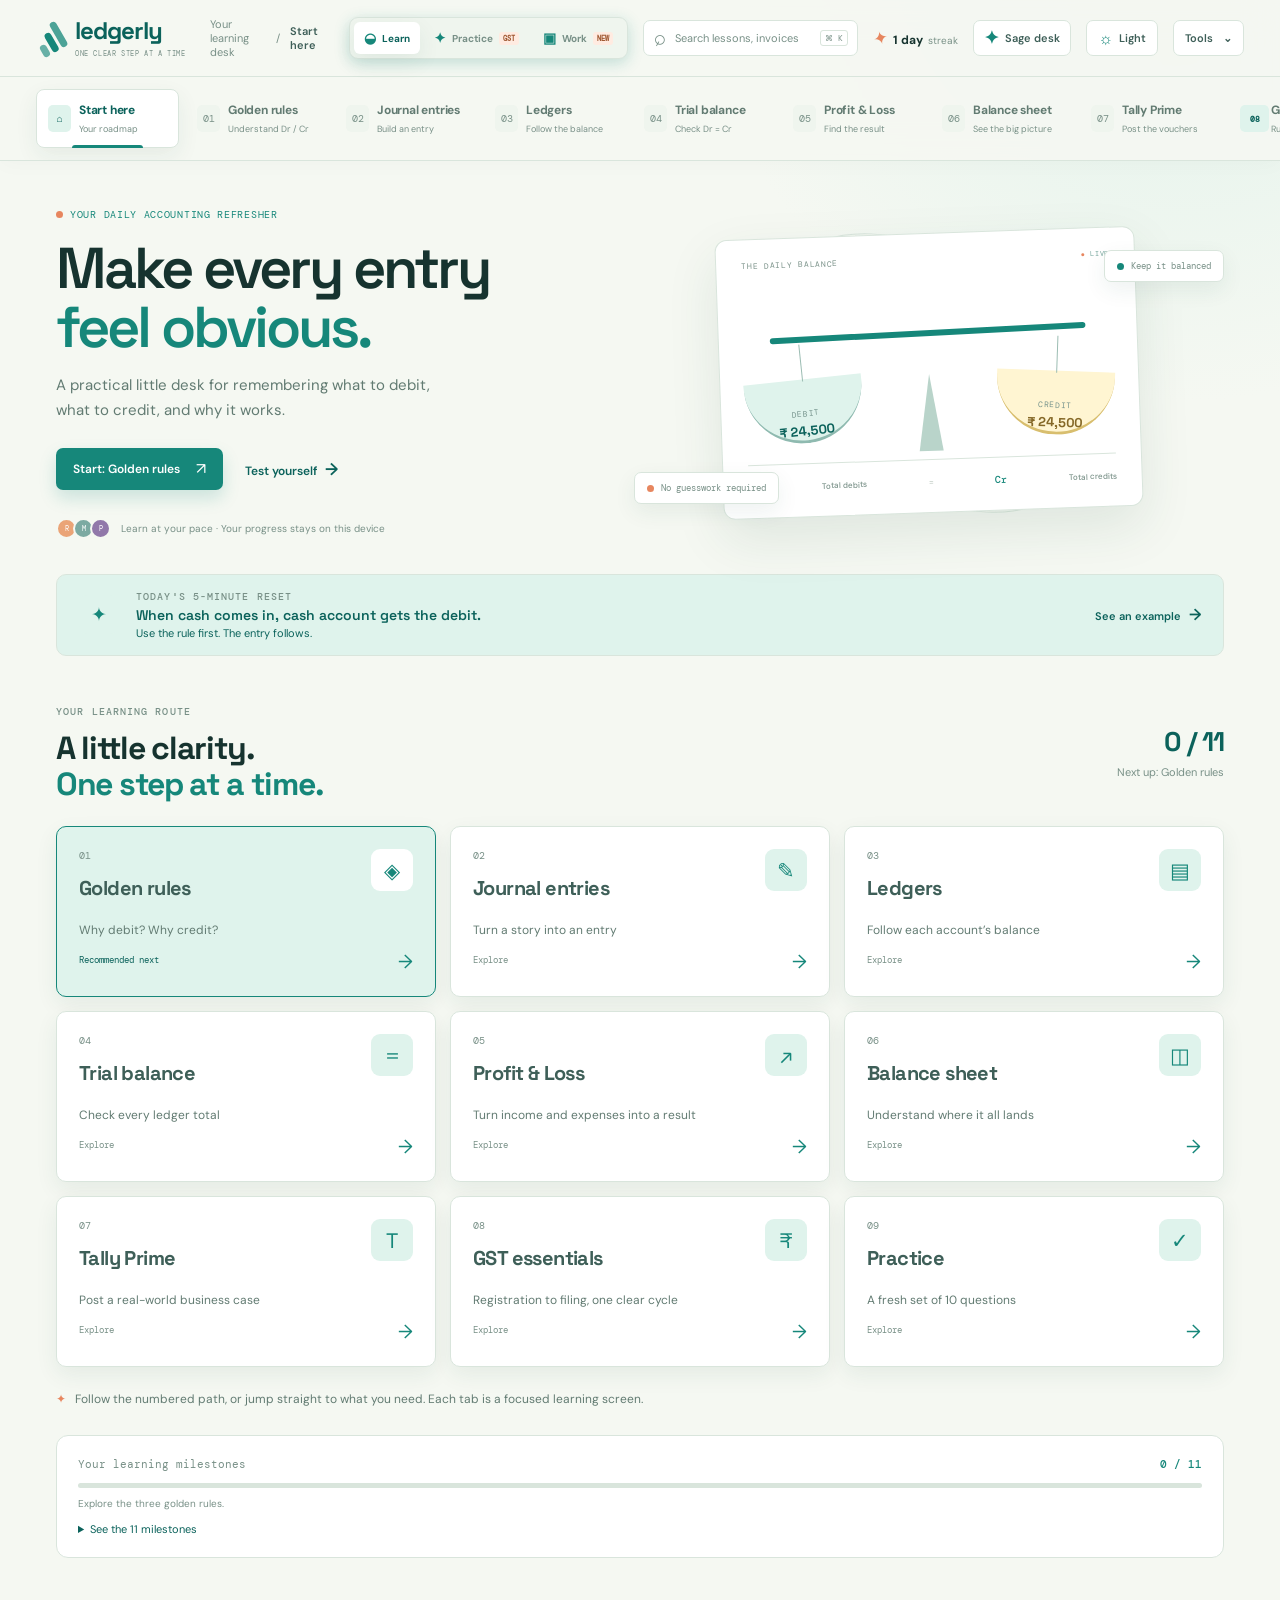
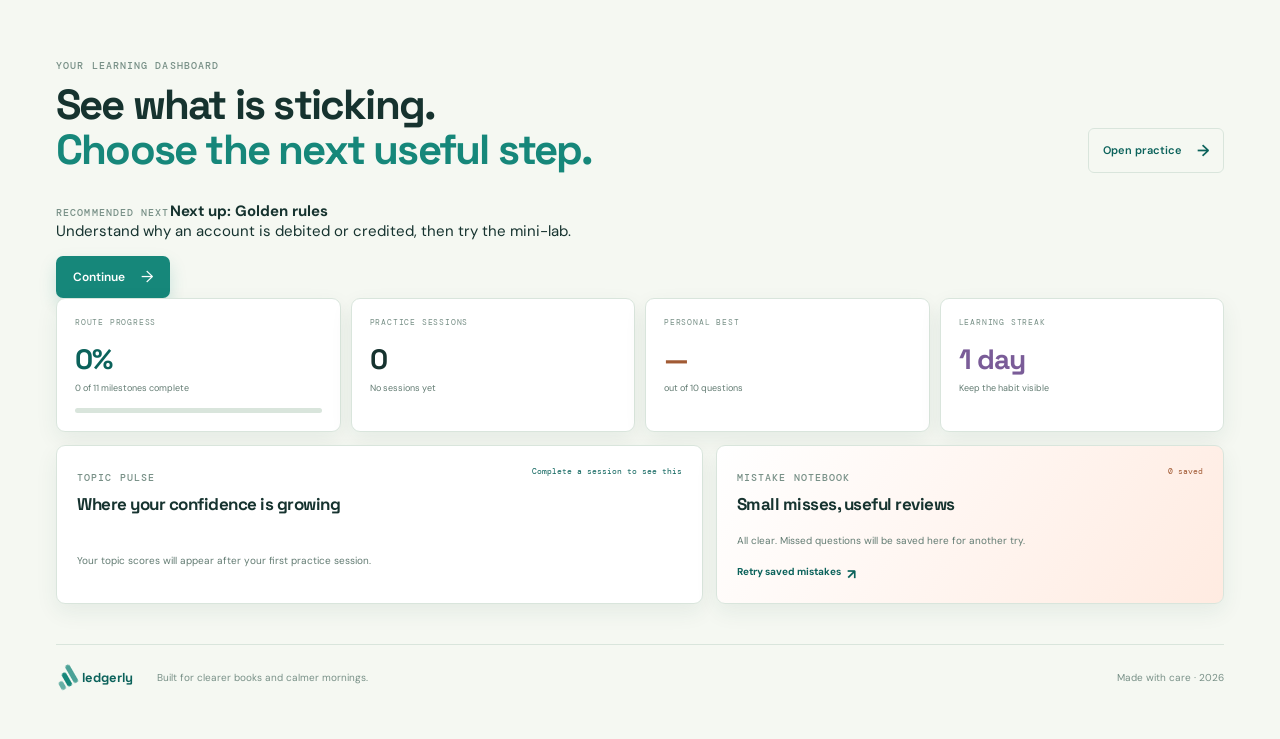
==== index.html @ c209a51b "feat: add Ledgerly learning desk" ====
<!DOCTYPE html>
<html lang="en">
<head>
  <meta charset="UTF-8" />
  <meta name="viewport" content="width=device-width, initial-scale=1.0" />
  <meta name="description" content="Ledgerly is a practical GST, accounting and compliance learning desk for Indian businesses and accountants." />
  <title>Ledgerly — GST, made clearer</title>
  <link rel="icon" href="favicon.svg" type="image/svg+xml" />
  <script>
    (() => {
      let theme;
      const availableThemePresets = ['sage', 'violet', 'sunset', 'midnight'];
      try { theme = localStorage.getItem('ledgerly-theme'); } catch {}
      const savedPreset = theme === 'dark' ? 'midnight' : theme === 'light' ? 'sage' : theme;
      document.documentElement.dataset.theme = availableThemePresets.includes(savedPreset)
        ? savedPreset : (window.matchMedia('(prefers-color-scheme: dark)').matches ? 'midnight' : 'sage');
    })();
  </script>
  <link rel="preconnect" href="https://fonts.googleapis.com" />
  <link rel="preconnect" href="https://fonts.gstatic.com" crossorigin />
  <link href="https://fonts.googleapis.com/css2?family=DM+Mono:wght@400;500&family=DM+Sans:wght@400;500;600;700&family=Space+Grotesk:wght@500;600;700&display=swap" rel="stylesheet" />
  <link rel="stylesheet" href="styles.css" />
  <link rel="stylesheet" href="tally-lab.css" />
  <link rel="stylesheet" href="statement-learning.css?v=1" />
  <link rel="stylesheet" href="document-coach.css?v=manual-fallback-1" />
  <link rel="stylesheet" href="gst-learning.css?v=1" />
  <link rel="stylesheet" href="studio-theme.css?v=1" />
  <link rel="stylesheet" href="learning-layout.css" />
  <link rel="stylesheet" href="gst-suite.css?v=1" />
  <link rel="stylesheet" href="work-suite.css?v=2" />
  <link rel="stylesheet" href="theme-presets.css?v=2" />
</head>
<body>
  <div class="app-shell">
    <main class="main-content">
      <div class="workspace-header" id="workspaceHeader">
      <header class="topbar">
        <a class="brand-lockup" href="#overview" aria-label="Ledgerly learning home"><div class="brand-mark" aria-hidden="true"><span></span><span></span><span></span></div><div><span class="brand-name">ledgerly</span><span class="brand-tagline">one clear step at a time</span></div></a>
         <div class="breadcrumb"><span>Your learning desk</span><b>/</b><strong id="currentModuleLabel">Start here</strong></div>
         <div class="topbar-actions">
           <div class="workspace-mode-switch" role="tablist" aria-label="Choose a workspace"><button id="learnModeButton" type="button" role="tab" aria-selected="true"><span>◒</span>Learn</button><button id="toolsModeButton" type="button" role="tab" aria-selected="false"><span>✦</span>Practice <small>GST</small></button><button id="workModeButton" type="button" role="tab" aria-selected="false"><span>▣</span>Work <small>NEW</small></button></div>
           <button class="mobile-search-toggle" id="mobileSearchButton" type="button" aria-label="Search Ledgerly" aria-expanded="false" aria-controls="searchInput">⌕</button>
           <label class="search-box" aria-label="Search Ledgerly">
            <span>⌕</span>
             <input id="searchInput" type="search" placeholder="Search lessons, invoices, GSTIN…" />
            <kbd>⌘ K</kbd>
          </label>
          <div class="streak"><span class="streak-flame">✦</span><strong id="streakCount">1 day</strong><span>streak</span></div>
            <details class="theme-picker" id="themePicker"><summary class="theme-toggle" id="themeToggle" aria-label="Choose a Ledgerly theme"><span class="theme-toggle-icon" id="themeIcon">✦</span><span id="themeLabel">Theme</span></summary><div class="theme-picker-menu" role="group" aria-label="Choose a Ledgerly theme"><span class="theme-picker-title">Choose your atmosphere</span><button type="button" class="theme-option" data-theme-choice="sage"><i class="theme-swatch sage-swatch"></i><span><b>Sage desk</b><small>Calm and clear</small></span><strong>✓</strong></button><button type="button" class="theme-option" data-theme-choice="violet"><i class="theme-swatch violet-swatch"></i><span><b>Violet studio</b><small>Creative focus</small></span><strong>✓</strong></button><button type="button" class="theme-option" data-theme-choice="sunset"><i class="theme-swatch sunset-swatch"></i><span><b>Sunset ledger</b><small>Warm and energetic</small></span><strong>✓</strong></button><button type="button" class="theme-option" data-theme-choice="midnight"><i class="theme-swatch midnight-swatch"></i><span><b>Midnight neon</b><small>Deep-work mode</small></span><strong>✓</strong></button></div></details>
            <details class="mode-picker" id="modePicker"><summary class="mode-toggle" id="modeToggle" aria-label="Choose light or dark mode"><span id="modeIcon">☼</span><span id="modeLabel">Light</span></summary><div class="mode-picker-menu" role="group" aria-label="Choose light or dark mode"><button type="button" class="mode-option" data-theme-mode="light"><span>☼</span><b>Light mode</b><strong>✓</strong></button><button type="button" class="mode-option" data-theme-mode="dark"><span>◒</span><b>Dark mode</b><strong>✓</strong></button></div></details>
           <details class="desk-tools" id="deskTools"><summary aria-label="Desk tools">Tools <span aria-hidden="true">⌄</span></summary><div class="desk-tools-menu"><button id="printCardBtn" type="button"><span>↗</span>Print pocket guide</button><button id="focusBtn" type="button" aria-pressed="false"><span>⌁</span>Focus mode</button><a href="#learning-dashboard"><span>◈</span>My learning dashboard</a></div></details>
          <button class="outline-button focus-exit" id="focusExit" type="button">Exit focus <span>×</span></button>
        </div>
      </header>
      <nav class="learning-tabs" id="learningTabs" aria-label="Learning modules">
           <div class="learning-tabs-inner" role="tablist" aria-label="Choose a learning screen">
           <a class="learning-tab active" id="top-overview" role="tab" href="#overview" data-section="overview" aria-selected="true" aria-controls="screen-overview"><span class="tab-step">⌂</span><span class="tab-label">Start here</span><small>Your roadmap</small></a>
            <a class="learning-tab" id="top-rules" role="tab" href="#rules" data-section="rules" aria-selected="false" aria-controls="screen-rules" tabindex="-1"><span class="tab-step">01</span><span class="tab-label">Golden rules</span><small>Understand Dr / Cr</small></a>
           <a class="learning-tab" id="top-journal" role="tab" href="#journal" data-section="journal" aria-selected="false" aria-controls="screen-journal" tabindex="-1"><span class="tab-step">02</span><span class="tab-label">Journal entries</span><small>Build an entry</small></a>
           <a class="learning-tab" id="top-ledgers" role="tab" href="#ledgers" data-section="ledgers" aria-selected="false" aria-controls="screen-ledgers" tabindex="-1"><span class="tab-step">03</span><span class="tab-label">Ledgers</span><small>Follow the balance</small></a>
           <a class="learning-tab" id="top-trial-balance" role="tab" href="#trial-balance" data-section="trial-balance" aria-selected="false" aria-controls="screen-trial-balance" tabindex="-1"><span class="tab-step">04</span><span class="tab-label">Trial balance</span><small>Check Dr = Cr</small></a>
           <a class="learning-tab" id="top-profit-loss" role="tab" href="#profit-loss" data-section="profit-loss" aria-selected="false" aria-controls="screen-profit-loss" tabindex="-1"><span class="tab-step">05</span><span class="tab-label">Profit &amp; Loss</span><small>Find the result</small></a>
           <a class="learning-tab" id="top-balance-sheet" role="tab" href="#balance-sheet" data-section="balance-sheet" aria-selected="false" aria-controls="screen-balance-sheet" tabindex="-1"><span class="tab-step">06</span><span class="tab-label">Balance sheet</span><small>See the big picture</small></a>
           <a class="learning-tab" id="top-tally" role="tab" href="#tally" data-section="tally" aria-selected="false" aria-controls="screen-tally" tabindex="-1"><span class="tab-step">07</span><span class="tab-label">Tally Prime</span><small>Post the vouchers</small></a>
           <a class="learning-tab gst-tab" id="top-gst-learning" role="tab" href="#gst-learning" data-section="gst-learning" aria-selected="false" aria-controls="screen-gst-learning" tabindex="-1"><span class="tab-step">08</span><span class="tab-label">GST essentials</span><small>Run the full cycle</small></a>
           <a class="learning-tab" id="top-practice" role="tab" href="#practice" data-section="practice" aria-selected="false" aria-controls="screen-practice" tabindex="-1"><span class="tab-step">09</span><span class="tab-label">Practice</span><small>10 random questions</small></a>
        </div>
        <span class="tab-track-hint">Swipe to explore all topics <span aria-hidden="true">→</span></span>
      </nav>
      </div>

      <div class="page-wrap">
        <div class="module-orientation" id="moduleOrientation" hidden><div><span class="section-kicker" id="moduleStep"></span><p id="modulePurpose"></p></div><a href="#overview" class="back-to-roadmap">View roadmap <span>↗</span></a></div>
        <div class="learning-screen" id="screen-overview" data-screen="overview" role="tabpanel" aria-labelledby="top-overview">
        <section class="hero-section" id="overview">
          <div class="hero-copy">
            <div class="eyebrow"><span class="eyebrow-dot"></span> Your daily accounting refresher</div>
            <h1>Make every entry<br /><em>feel obvious.</em></h1>
            <p class="hero-subtitle">A practical little desk for remembering what to debit, what to credit, and why it works.</p>
            <div class="hero-actions">
              <a class="button button-primary" href="#rules" id="continueLearning">Start with the golden rules <span>↗</span></a>
              <a class="text-button" href="#practice">Test yourself <span>→</span></a>
            </div>
            <div class="hero-footnote"><span class="mini-avatars" aria-hidden="true"><i>R</i><i>M</i><i>P</i></span><span>Learn at your pace · Your progress stays on this device</span></div>
          </div>
          <div class="hero-visual" aria-label="An illustrated debit and credit balance">
            <div class="visual-orbit orbit-one"></div>
            <div class="visual-orbit orbit-two"></div>
            <div class="visual-note note-top"><span class="note-dot teal"></span> Keep it balanced</div>
            <div class="balance-illustration">
              <div class="balance-title"><span>THE DAILY BALANCE</span><span class="live-dot">● LIVE</span></div>
              <div class="balance-scale">
                <div class="scale-pivot"></div>
                <div class="scale-beam"></div>
                <div class="scale-pan pan-left"><span>DEBIT</span><strong>₹ 24,500</strong></div>
                <div class="scale-pan pan-right"><span>CREDIT</span><strong>₹ 24,500</strong></div>
              </div>
              <div class="balance-equation"><span>Dr</span><b>Total debits</b><i>=</i><span>Cr</span><b>Total credits</b></div>
            </div>
            <div class="visual-note note-bottom"><span class="note-dot orange"></span> No guesswork required</div>
          </div>
        </section>

        <section class="welcome-strip" aria-label="Today's lesson">
          <div class="welcome-icon">✦</div>
          <div class="welcome-copy"><span class="section-kicker">TODAY'S 5-MINUTE RESET</span><strong>When cash comes in, cash account gets the debit.</strong><span>Use the rule first. The entry follows.</span></div>
          <a href="#journal" class="strip-link">See an example <span>→</span></a>
        </section>

        <section class="route-map" id="learningPath" aria-labelledby="routeMapTitle">
           <div class="route-map-heading"><div><span class="section-kicker">YOUR LEARNING ROUTE</span><h2 id="routeMapTitle">A little clarity.<br /><em>One step at a time.</em></h2></div><div class="route-progress"><strong id="routeProgress">0 / 11</strong><span id="routeProgressHint">Start with the rules</span></div></div>
            <div class="route-steps">
              <a class="route-card current" href="#rules" data-route-section="rules"><span class="route-number">01</span><span class="route-icon">◈</span><strong>Golden rules</strong><small>Why debit? Why credit?</small><span class="route-card-status">Start here</span><i>→</i></a>
             <a class="route-card" href="#journal" data-route-section="journal"><span class="route-number">02</span><span class="route-icon">✎</span><strong>Journal entries</strong><small>Turn a story into an entry</small><span class="route-card-status">Explore</span><i>→</i></a>
             <a class="route-card" href="#ledgers" data-route-section="ledgers"><span class="route-number">03</span><span class="route-icon">▤</span><strong>Ledgers</strong><small>Follow each account’s balance</small><span class="route-card-status">Explore</span><i>→</i></a>
             <a class="route-card" href="#trial-balance" data-route-section="trial-balance"><span class="route-number">04</span><span class="route-icon">＝</span><strong>Trial balance</strong><small>Check every ledger total</small><span class="route-card-status">Explore</span><i>→</i></a>
             <a class="route-card" href="#profit-loss" data-route-section="profit-loss"><span class="route-number">05</span><span class="route-icon">↗</span><strong>Profit &amp; Loss</strong><small>Turn income and expenses into a result</small><span class="route-card-status">Explore</span><i>→</i></a>
             <a class="route-card" href="#balance-sheet" data-route-section="balance-sheet"><span class="route-number">06</span><span class="route-icon">◫</span><strong>Balance sheet</strong><small>Understand where it all lands</small><span class="route-card-status">Explore</span><i>→</i></a>
             <a class="route-card" href="#tally" data-route-section="tally"><span class="route-number">07</span><span class="route-icon">T</span><strong>Tally Prime</strong><small>Post a real-world business case</small><span class="route-card-status">Explore</span><i>→</i></a>
             <a class="route-card" href="#gst-learning" data-route-section="gst-learning"><span class="route-number">08</span><span class="route-icon">₹</span><strong>GST essentials</strong><small>Registration to filing, one clear cycle</small><span class="route-card-status">Explore</span><i>→</i></a>
             <a class="route-card" href="#practice" data-route-section="practice"><span class="route-number">09</span><span class="route-icon">✓</span><strong>Practice</strong><small>A fresh set of 10 questions</small><span class="route-card-status">Explore</span><i>→</i></a>
          </div>
          <p class="route-note"><span>✦</span> Follow the numbered path, or jump straight to what you need. Each tab is a focused learning screen.</p>
            <div class="progress-card"><div class="progress-card-top"><span>Your learning milestones</span><strong id="progressText" aria-live="polite">0 / 11</strong></div><div class="progress-track"><span id="progressBar"></span></div><p id="progressHint">Explore the three golden rules.</p><details class="progress-details"><summary>See the 11 milestones</summary><ul id="progressMilestones"></ul></details></div>
          </section>

          <section class="learning-dashboard" id="learning-dashboard" aria-labelledby="learningDashboardTitle">
            <div class="learning-dashboard-heading"><div><span class="section-kicker">YOUR LEARNING DASHBOARD</span><h2 id="learningDashboardTitle">See what is sticking.<br /><em>Choose the next useful step.</em></h2></div><a class="outline-button" href="#practice">Open practice <span>→</span></a></div>
            <div class="dashboard-recommendation" id="dashboardRecommendation"></div>
            <div class="learning-stat-grid" aria-label="Learning statistics">
              <article class="learning-stat-card stat-progress"><span>ROUTE PROGRESS</span><strong id="dashboardProgress">0%</strong><small id="dashboardProgressDetail">0 of 11 milestones complete</small><div class="learning-stat-bar"><i id="dashboardProgressBar"></i></div></article>
              <article class="learning-stat-card"><span>PRACTICE SESSIONS</span><strong id="dashboardSessions">0</strong><small id="dashboardSessionDetail">No sessions yet</small></article>
              <article class="learning-stat-card stat-warm"><span>PERSONAL BEST</span><strong id="dashboardBest">—</strong><small>out of 10 questions</small></article>
              <article class="learning-stat-card stat-lilac"><span>LEARNING STREAK</span><strong id="dashboardStreak">1 day</strong><small>Keep the habit visible</small></article>
            </div>
            <div class="learning-dashboard-grid">
              <article class="dashboard-panel"><div class="dashboard-panel-heading"><div><span class="section-kicker">TOPIC PULSE</span><h3>Where your confidence is growing</h3></div><span id="dashboardTopicSummary">Complete a session to see this</span></div><div class="dashboard-topic-list" id="dashboardTopicList"><div class="dashboard-empty">Your topic scores will appear after your first practice session.</div></div></article>
              <article class="dashboard-panel mistake-notebook"><div class="dashboard-panel-heading"><div><span class="section-kicker">MISTAKE NOTEBOOK</span><h3>Small misses, useful reviews</h3></div><span id="dashboardMistakeCount">0 saved</span></div><div id="dashboardMistakes"><div class="dashboard-empty">Finish a practice session and your missed questions will be saved here.</div></div><a class="dashboard-review-link" href="#mistakeNotebook">Retry saved mistakes <span>↗</span></a></article>
            </div>
          </section>
          </div>

         <div class="learning-screen" id="screen-gst-learning" data-screen="gst-learning" role="tabpanel" aria-labelledby="top-gst-learning" hidden>
         <section class="content-section gst-roadmap-section" id="gst-learning">
           <div class="gst-roadmap-hero">
             <div class="gst-roadmap-copy"><span class="section-kicker">GST LEARNING ROUTE / INDIA</span><h1>From first question<br /><em>to filed return.</em></h1><p>Learn the GST lifecycle in the order a business actually experiences it: decide, register, invoice, reconcile, prepare, pay, file and keep the evidence.</p><div class="gst-roadmap-actions"><button class="button button-primary" type="button" data-open-gst-tool="calculator">Try the GST calculator <span>→</span></button><a class="gst-text-link" href="https://www.gst.gov.in/" target="_blank" rel="noopener noreferrer">Open official GST portal ↗</a></div></div>
             <div class="gst-roadmap-status"><span class="gst-status-orb">GST</span><div><span class="section-kicker">YOUR LEARNING DESK</span><strong>One connected workflow</strong><p>Every step links back to the transaction, tax ledger and compliance record.</p></div><div class="gst-status-line"><span class="gst-live-dot"></span> 6 core stages · practice ready</div></div>
           </div>
           <div class="gst-legal-banner"><span class="gst-legal-icon">i</span><p><strong>Important:</strong> Ledgerly is software and an educational/compliance-assistance tool. It is not the Government GST Portal. Laws, rates, forms, due dates and procedures may change—verify with official sources or a qualified tax professional.</p></div>
           <div class="gst-learning-heading"><div><span class="section-kicker">THE OPERATING CYCLE</span><h2>Learn the next step<br /><em>before it becomes urgent.</em></h2></div><p>Use the cards as a guided course, or jump to the exact moment you are working on today.</p></div>
           <div class="gst-learning-path">
             <article class="gst-path-card path-teal"><span class="gst-path-number">01</span><span class="gst-path-icon">◎</span><div><strong>Decide &amp; register</strong><p>Understand turnover, interstate supply, e-commerce and composition triggers. Prepare REG-01 documents.</p><button type="button" data-open-gst-tool="registration">Explore eligibility <span>→</span></button></div></article>
             <article class="gst-path-card path-gold"><span class="gst-path-number">02</span><span class="gst-path-icon">⌁</span><div><strong>Invoice correctly</strong><p>Place of supply decides CGST + SGST or IGST. Build a clean invoice with HSN/SAC and evidence.</p><button type="button" data-open-gst-tool="invoice">Practise an invoice <span>→</span></button></div></article>
             <article class="gst-path-card path-coral"><span class="gst-path-number">03</span><span class="gst-path-icon">↔</span><div><strong>Capture &amp; reconcile</strong><p>Bring sales, purchases and GSTR-2B together. Match GSTIN, invoice number, date and tax.</p><button type="button" data-open-gst-tool="reconciliation">Open reconciliation <span>→</span></button></div></article>
             <article class="gst-path-card path-lilac"><span class="gst-path-number">04</span><span class="gst-path-icon">▤</span><div><strong>Prepare returns</strong><p>Turn reviewed registers into GSTR-1, GSTR-3B and annual return working papers.</p><button type="button" data-open-gst-tool="returns">Prepare a return <span>→</span></button></div></article>
             <article class="gst-path-card path-ink"><span class="gst-path-number">05</span><span class="gst-path-icon">₹</span><div><strong>Pay &amp; file</strong><p>Review cash and credit ledgers, create a challan, then complete the final filing on the official portal.</p><button type="button" data-open-gst-tool="compliance">See filing checklist <span>→</span></button></div></article>
             <article class="gst-path-card path-blue"><span class="gst-path-number">06</span><span class="gst-path-icon">✓</span><div><strong>Keep the trail</strong><p>Record ARN, challan, notices, refunds, amendments and documents for the full retention period.</p><button type="button" data-open-gst-tool="compliance">View compliance desk <span>→</span></button></div></article>
           </div>
           <div class="gst-next-action" id="gstNextAction"><div class="gst-next-icon">✦</div><div><span class="section-kicker">GUIDED ASSISTANT / WHAT DO I DO NEXT?</span><h3 id="gstNextTitle">Choose the moment you are in.</h3><p id="gstNextText">Ledgerly will show the preparation steps and the point where you continue on the official GST portal.</p></div><label><span class="field-label">I want to…</span><select id="gstNextSelect"><option value="register">check if I need GST registration</option><option value="invoice">create a GST invoice</option><option value="gstr3b">prepare my GSTR-3B</option><option value="reconcile">reconcile GSTR-2B</option><option value="notice">respond to a notice</option></select></label><ol id="gstNextSteps"></ol></div>
           <div class="gst-knowledge-grid"><article><span class="section-kicker">QUICK GLOSSARY</span><h3>Five words you will use every month.</h3><div class="gst-glossary" id="gstGlossary"><button type="button" data-glossary="gstin"><b>GSTIN</b><span>your 15-character registration identity</span></button><button type="button" data-glossary="itc"><b>ITC</b><span>eligible input tax credit on purchases</span></button><button type="button" data-glossary="arn"><b>ARN</b><span>application reference after portal submission</span></button><button type="button" data-glossary="rcm"><b>RCM</b><span>recipient pays tax in specified cases</span></button><button type="button" data-glossary="2b"><b>GSTR-2B</b><span>static ITC statement used for matching</span></button></div><p class="gst-glossary-note" id="gstGlossaryNote">Select a term to see the plain-English explanation.</p></article><article class="gst-source-card"><span class="section-kicker">OFFICIAL SOURCES</span><h3>Know where the government step begins.</h3><p>Use Ledgerly for calculations, working papers, reminders and learning. Portal login, OTP, challan payment and return submission happen on the official system or an authorised integration.</p><a href="https://www.gst.gov.in/" target="_blank" rel="noopener noreferrer">GST Portal <span>↗</span></a><a href="https://tutorial.gst.gov.in/" target="_blank" rel="noopener noreferrer">GST Tutorials <span>↗</span></a><small>Links open in a new tab · always verify current instructions.</small></article></div>
           <div class="gst-reference-rail"><div><span class="section-kicker">THE REST OF THE GST DESK</span><h3>Keep the edge cases visible.</h3></div><div class="gst-reference-items"><article><b>⌁</b><strong>E-invoice &amp; E-way bill</strong><span>Applicability, IRN, QR, Part A/B and vehicle updates</span></article><article><b>↻</b><strong>RCM &amp; Composition</strong><span>Identify liability, restrictions and ITC treatment</span></article><article><b>₹</b><strong>Refunds &amp; cancellation</strong><span>Eligibility, documents, ARN, revocation and closure</span></article><article><b>!</b><strong>Notices &amp; amendments</strong><span>Assign owner, track due date and preserve response trail</span></article></div></div>
         </section>
         </div>

         <div class="learning-screen" id="screen-rules" data-screen="rules" role="tabpanel" aria-labelledby="top-rules" hidden>
        <section class="content-section" id="rules">
          <div class="section-heading">
            <div><span class="section-kicker">01 / THE FOUNDATION</span><h2>Golden rules, <em>without the fog.</em></h2></div>
            <p>Classify the account first. Once you know what it is, the debit and credit side becomes a simple habit.</p>
          </div>
          <div class="rules-layout">
            <div class="rule-tabs" role="tablist" aria-label="Account types">
              <button class="rule-tab active" id="tab-personal" type="button" role="tab" data-rule="personal" aria-selected="true" aria-controls="ruleDetail"><span class="rule-tab-number">01</span><span><strong>Personal account</strong><small>People &amp; organisations</small></span><span class="tab-arrow">↗</span></button>
              <button class="rule-tab" id="tab-real" type="button" role="tab" data-rule="real" aria-selected="false" aria-controls="ruleDetail" tabindex="-1"><span class="rule-tab-number">02</span><span><strong>Real account</strong><small>Things you own</small></span><span class="tab-arrow">↗</span></button>
              <button class="rule-tab" id="tab-nominal" type="button" role="tab" data-rule="nominal" aria-selected="false" aria-controls="ruleDetail" tabindex="-1"><span class="rule-tab-number">03</span><span><strong>Nominal account</strong><small>Income &amp; expenses</small></span><span class="tab-arrow">↗</span></button>
            </div>
            <div class="rule-detail" id="ruleDetail" role="tabpanel" aria-labelledby="tab-personal">
              <div class="rule-detail-top"><span class="rule-pill" id="rulePill">PERSONAL ACCOUNT</span><span class="rule-count" id="ruleCount">01 / 03</span></div>
              <div class="rule-detail-main"><div class="rule-emblem" id="ruleEmblem">P</div><div><h3 id="ruleTitle">Debit the receiver.<br /><em>Credit the giver.</em></h3><p id="ruleDescription">If a person or organisation receives value, debit them. If they give value, credit them.</p></div></div>
              <div class="rule-example" id="ruleExample"><div><span class="example-label">TRY THIS</span><strong>Paid Riya ₹5,000 against her outstanding balance</strong></div><div class="example-answer"><span>Riya A/c</span><b>Dr</b></div></div>
              <button class="tiny-link" id="ruleNext" type="button">Next rule <span>→</span></button>
            </div>
          </div>
          <div class="rule-reminders">
            <div class="reminder-card teal-card"><span class="reminder-icon">↘</span><span class="section-kicker">PERSONAL</span><strong>Receiver / giver</strong><p>Think of the person behind the account.</p></div>
            <div class="reminder-card yellow-card"><span class="reminder-icon">□</span><span class="section-kicker">REAL</span><strong>Comes in / goes out</strong><p>Think of the asset moving.</p></div>
            <div class="reminder-card lilac-card"><span class="reminder-icon">≈</span><span class="section-kicker">NOMINAL</span><strong>Expenses / income</strong><p>Think of the result for the business.</p></div>
          </div>
        </section>

        <section class="content-section reference-section" id="reference">
          <div class="section-heading compact-heading"><div><span class="section-kicker">QUICK REFERENCE</span><h2>The three questions to ask.</h2></div><button class="outline-button" id="printReferenceBtn" type="button">Print this page <span>↗</span></button></div>
           <div class="questions-grid">
             <div class="question-card"><div class="question-number">01</div><span class="question-icon">?</span><h3>What kind of account is it?</h3><p>Person, thing, or income/expense?</p><span class="question-line"></span></div>
             <div class="question-card highlighted"><div class="question-number">02</div><span class="question-icon">↔</span><h3>What is moving?</h3><p>Value coming in, going out, received, or given?</p><span class="question-line"></span></div>
             <div class="question-card"><div class="question-number">03</div><span class="question-icon">✓</span><h3>Did both sides balance?</h3><p>Every debit needs an equal credit.</p><span class="question-line"></span></div>
           </div>
          <div class="mini-lab" id="miniLab">
            <div class="mini-lab-copy"><span class="section-kicker">TRY IT YOURSELF</span><h3>Which side does it go on?</h3><p id="labPrompt">Cash is received from a customer. Where does Cash A/c go?</p><div class="lab-progress"><span id="labProgressText">1 / 4</span><div><i id="labProgressBar"></i></div></div></div>
            <div class="mini-lab-play"><div class="lab-options" id="labOptions"></div><div class="lab-feedback" id="labFeedback" aria-live="polite"></div><button class="tiny-link lab-next" id="labNext" type="button" disabled>Check answer <span>→</span></button></div>
          </div>
        </section>

        </div>
        <div class="learning-screen" id="screen-journal" data-screen="journal" role="tabpanel" aria-labelledby="top-journal" hidden>
        <section class="content-section journal-section" id="journal">
          <div class="section-heading">
            <div><span class="section-kicker">02 / FROM RULE TO ENTRY</span><h2>See the journal<br /><em>come together.</em></h2></div>
            <p>Pick a familiar transaction, follow the logic, then build the entry yourself. These simple examples exclude GST and inventory postings.</p>
          </div>
          <div class="journal-workspace">
            <div class="transaction-picker">
              <label for="transactionSelect" class="field-label">Choose a transaction</label>
              <select id="transactionSelect">
                <option value="capital">Started business with cash ₹50,000</option>
                <option value="rent">Paid office rent in cash ₹8,000</option>
                <option value="sales">Sold goods for cash ₹12,000</option>
                <option value="creditPurchase">Bought goods from Karan on credit ₹15,000</option>
                <option value="drawings">Withdrew cash for personal use ₹3,000</option>
              </select>
              <div class="picker-hint"><span>✦</span> Read the story before looking at the entry.</div>
              <div class="logic-summary"><span class="section-kicker">THE LOGIC</span><p id="logicSummary">Cash comes into the business, so Cash A/c is debited. Capital is the source, so it is credited.</p></div>
            </div>
            <div class="journal-card">
              <div class="journal-card-header"><div><span class="section-kicker">JOURNAL ENTRY</span><strong id="journalEntryTitle">Capital introduced in cash</strong></div><span class="entry-date">01 Apr 2024</span></div>
              <div class="journal-table-wrap">
                <table class="journal-table"><thead><tr><th>Particulars</th><th>Ref.</th><th>Debit (₹)</th><th>Credit (₹)</th></tr></thead><tbody id="journalBody"></tbody></table>
              </div>
              <div class="journal-card-footer"><span><i class="status-dot"></i> Balanced entry</span><span id="entryType">Cash transaction · 2 accounts</span></div>
            </div>
          </div>
          <form class="entry-builder" id="entryBuilder">
            <div class="builder-heading"><div><span class="section-kicker">YOUR TURN / BUILD THE SAME ENTRY</span><h3>Pick the accounts. Balance the books.</h3></div><span class="builder-status" id="builderStatus">Awaiting your entry</span></div>
            <div class="builder-fields"><label><span class="field-label">Debit account</span><select id="builderDebit" required aria-label="Debit account"></select></label><label><span class="field-label">Debit amount (₹)</span><input id="builderDebitAmount" type="number" min="0.01" step="0.01" max="1000000000" required placeholder="0.00" /></label><label><span class="field-label">Credit account</span><select id="builderCredit" required aria-label="Credit account"></select></label><label><span class="field-label">Credit amount (₹)</span><input id="builderCreditAmount" type="number" min="0.01" step="0.01" max="1000000000" required placeholder="0.00" /></label></div>
            <div class="builder-footer"><p id="builderFeedback" aria-live="polite">Use the transaction above. Matching totals are only half the story — the accounts matter too.</p><button class="button button-primary" type="submit">Check my entry <span>✓</span></button></div>
          </form>
           <div class="tally-tip"><div class="tip-icon">T</div><div><span class="section-kicker">TALLY PRIME CUE</span><strong id="tallyVoucher">Receipt voucher · F6</strong><p id="tallyVoucherDescription">Cash introduced by the owner is a receipt. Debit Cash and credit Capital.</p></div><span class="tip-arrow" aria-hidden="true">↗</span></div>
            <section class="gst-learning" id="gst-decision-desk" aria-labelledby="gstLearningTitle">
             <div class="gst-learning-heading"><div><span class="section-kicker">GST / THE TAX DECISION</span><h3 id="gstLearningTitle">Same state or different state?<br /><em>That decides the tax ledger.</em></h3></div><p>Use the place of supply, not just the word “GST”. Try a scenario to see exactly when Tally needs CGST, SGST or IGST.</p></div>
             <div class="gst-learning-grid">
               <article class="gst-scenario-card">
                 <div class="gst-card-kicker"><span>01</span><strong>Choose the scenario</strong></div>
                 <div class="gst-scenario-tabs" role="tablist" aria-label="GST scenarios"><button type="button" data-gst-scenario="intra" aria-selected="true">Same state <small>Intra-state</small></button><button type="button" data-gst-scenario="inter" aria-selected="false">Different state <small>Inter-state</small></button><button type="button" data-gst-scenario="none" aria-selected="false">Exempt / nil-rated <small>No GST</small></button></div>
                 <div class="gst-learning-inputs"><label><span class="field-label">Supply type</span><select id="gstLearningKind"><option value="sale">Sale / output GST</option><option value="purchase">Purchase / input GST</option></select></label><label><span class="field-label">Taxable value (₹)</span><input id="gstLearningAmount" type="number" min="0" step="0.01" value="10000" /></label><label><span class="field-label">GST rate (%)</span><input id="gstLearningRate" type="number" min="0" max="100" step="0.01" value="18" /></label></div>
                 <div class="gst-learning-callout" id="gstLearningCallout"><strong>Same state = split the tax.</strong><p>Use CGST for the Centre and SGST for the State. At 18%, each side is 9%.</p></div>
               </article>
               <article class="gst-learning-entry">
                 <div class="gst-card-kicker"><span>02</span><strong id="gstLearningResultLabel">Tally entry preview</strong><span class="gst-learning-tax-pill" id="gstLearningTaxPill">CGST + SGST</span></div>
                 <div class="gst-learning-lines" id="gstLearningLines"></div>
                 <div class="gst-learning-total"><span>Invoice / bill total</span><strong id="gstLearningTotal">₹11,800</strong></div>
                 <div class="gst-learning-why"><span>WHY?</span><p id="gstLearningWhy">CGST and SGST are used because the supply stays within one state.</p></div>
               </article>
             </div>
             <div class="gst-rule-cards"><div><span class="gst-rule-symbol">↔</span><strong>Intra-state</strong><p>Same state → <b>CGST + SGST</b>. Never add IGST to the same supply.</p></div><div><span class="gst-rule-symbol">→</span><strong>Inter-state</strong><p>Different state → <b>IGST</b>. Do not split it into CGST and SGST.</p></div><div><span class="gst-rule-symbol">Ø</span><strong>Exempt / nil-rated</strong><p>No GST ledger is posted. Record the sale or purchase at its actual value.</p></div></div>
           </section>
         </section>

        </div>
        <div class="learning-screen" id="screen-ledgers" data-screen="ledgers" role="tabpanel" aria-labelledby="top-ledgers" hidden>
        <section class="content-section ledger-section" id="ledgers">
          <div class="section-heading">
            <div><span class="section-kicker">03 / FOLLOW THE FLOW</span><h2>A ledger is just<br /><em>the account's story.</em></h2></div>
            <p>Journal records the event. Ledger groups it by account so you can see the running balance at a glance.</p>
          </div>
          <div class="ledger-workspace">
            <div class="account-list"><div class="account-list-head"><span class="section-kicker">ACCOUNTS</span><span class="account-count">3 active</span></div><button class="account-item active" type="button" data-account="cash" aria-pressed="true"><span class="account-symbol cash-symbol">₹</span><span><strong>Cash A/c</strong><small>Current asset</small></span><b>₹ 39,000</b></button><button class="account-item" type="button" data-account="capital" aria-pressed="false"><span class="account-symbol capital-symbol">⌁</span><span><strong>Capital A/c</strong><small>Owner's equity</small></span><b>₹ 50,000</b></button><button class="account-item" type="button" data-account="rent" aria-pressed="false"><span class="account-symbol rent-symbol">⌂</span><span><strong>Rent A/c</strong><small>Expense</small></span><b>₹ 8,000</b></button><div class="account-tip"><span>⌁</span><p>Tip: A separate ledger makes patterns in an account easy to spot.</p></div></div>
            <div class="ledger-card"><div class="ledger-card-header"><div><span class="section-kicker">RUNNING LEDGER</span><h3 id="ledgerTitle">Cash A/c</h3></div><div class="ledger-balance"><span>Closing balance</span><strong id="ledgerBalance">₹ 39,000 Dr</strong></div></div><div class="ledger-table-wrap"><table class="ledger-table"><thead><tr><th>Date</th><th>Particulars</th><th>Vch. type</th><th>Debit (₹)</th><th>Credit (₹)</th><th>Balance</th></tr></thead><tbody id="ledgerBody"></tbody></table></div><div class="ledger-card-footer"><span><i class="status-dot"></i> Up to date</span><span id="ledgerFooterText">3 transactions · asset account</span></div></div>
          </div>
        </section>

        </div>
        <div class="learning-screen" id="screen-tally" data-screen="tally" role="tabpanel" aria-labelledby="top-tally" hidden>
        <section class="content-section tally-section" id="tally">
           <div class="section-heading"><div><span class="section-kicker">07 / PUT THE RULES TO WORK</span><h2>From a journal entry<br /><em>to a Tally voucher.</em></h2></div><p>Practise a complete trading month: invoices, returns, collections, payments, and closing adjustments. Every entry tells you what to do in Tally Prime.</p></div>
           <div class="lab-section-tabs" id="tallySectionTabs" role="tablist" aria-label="Tally learning views"><button id="tally-tab-guide" type="button" role="tab" data-tally-tab="guide" aria-selected="true" aria-controls="tallyGuidePanel">Voucher guide</button><button id="tally-tab-entry" type="button" role="tab" data-tally-tab="entry" aria-selected="false" aria-controls="tallyEntryPanel" tabindex="-1">Enter a real-world case <span>20</span></button><button id="tally-tab-coach" type="button" role="tab" data-tally-tab="coach" aria-selected="false" aria-controls="tallyCoachPanel" tabindex="-1">Document coach <span>NEW</span></button><button id="tally-tab-shortcuts" type="button" role="tab" data-tally-tab="shortcuts" aria-selected="false" aria-controls="tallyShortcutsPanel" tabindex="-1">Shortcut desk</button></div>

          <div class="tally-panel" id="tallyGuidePanel" role="tabpanel" aria-labelledby="tally-tab-guide">
            <div class="voucher-guide-grid" id="voucherGuideTabs" role="group" aria-label="Choose a voucher type"></div>
            <div class="voucher-guide-detail" id="voucherGuideDetail" aria-live="polite"><div class="guide-title-row"><div><span class="section-kicker">WHEN THIS HAPPENS</span><h3 id="guideVoucherTitle"></h3></div><kbd id="guideVoucherKey"></kbd></div><p class="guide-use" id="guideVoucherUse"></p><div class="guide-drcr"><div><span>DEBIT / Dr</span><strong id="guideDebit"></strong></div><div><span>CREDIT / Cr</span><strong id="guideCredit"></strong></div></div><div class="guide-caution" id="guideVoucherAvoid"></div><ol class="guide-steps" id="guideVoucherSteps"></ol><button class="button button-primary" id="guideTry" type="button">Try the business case <span>→</span></button></div>
            <p class="lab-note">For a simple two-account entry, the debit/credit effect stays the same in invoice and voucher views. In Tally, use the appropriate stock, tax and bill-allocation fields for your actual transaction.</p>
          </div>

          <div class="tally-panel" id="tallyEntryPanel" role="tabpanel" aria-labelledby="tally-tab-entry" hidden>
            <div class="case-header"><div><span class="section-kicker">YOUR TRAINING COMPANY / APRIL 2026</span><h3 id="tallyCompany"></h3><p>Premium A4 paper reams · Opening balances: zero</p></div><button class="outline-button" id="tallyNewCase" type="button">New sample company <span>↻</span></button></div>
            <p class="case-assumptions">Teaching case: no GST, one stock item at a constant cost, periodic inventory. The final statement values unsold stock and transfers the period’s profit into equity.</p>
            <details class="ledger-setup"><summary>Before you begin: create the ledgers and stock item in Tally</summary><p>In Tally, create the company for FY 2026–27. Use Alt+G → Create Master → Ledger, or Alt+C from a ledger-selection field. Create the stock item “Premium A4 paper reams” with a suitable unit, then use these ledger groups.</p><div class="ledger-master-grid" id="tallyMasters"></div></details>
            <div class="case-toolbar"><label for="tallyTransaction"><span class="field-label">Case document</span><select id="tallyTransaction"></select></label><div class="case-progress"><strong id="tallyPostedCount">0 / 20 posted</strong><div><span id="tallyCaseProgress"></span></div></div></div>
            <div class="tally-workspace">
              <article class="case-document"><div class="document-top"><span class="document-brand">SOURCE DOCUMENT</span><span id="tallyDocumentDate"></span></div><span class="document-reference" id="tallyDocumentRef"></span><h4 id="tallyDocumentTitle"></h4><p id="tallyDocumentStory"></p><div class="document-amount"><span>TRANSACTION VALUE</span><strong id="tallyDocumentAmount"></strong></div><details id="tallyWalkthrough"><summary>Show the worked entry &amp; Tally steps</summary><div id="tallyWorkedEntry"></div><p id="tallyWorkedReason"></p><ol id="tallyWorkedSteps"></ol><button class="tiny-link" id="tallyFillExample" type="button">Fill from this worked example <span>→</span></button></details></article>
              <div class="tally-simulator" id="tallySimulator" tabindex="-1" aria-label="Tally voucher learning simulator"><div class="simulator-top"><div><span class="section-kicker">VOUCHER TRAINER / LEARNING SIMULATION</span><strong id="tallySelectedVoucher">Choose a voucher</strong></div><label class="shortcut-switch"><input id="tallyKeyboardMode" type="checkbox" />Practise keys</label></div><div class="voucher-ribbon" id="tallyVoucherRibbon" role="group" aria-label="Voucher selection"></div>
                <form id="tallyForm"><div class="sim-date-row"><label for="tallyDate"><span class="field-label">Voucher date · F2</span><input id="tallyDate" type="date" required /></label><button class="tiny-link" type="button" id="tallyModeButton">Invoice/view help · Ctrl+H</button></div><div class="invoice-mode-help" id="tallyModeHelp" hidden></div><div class="tally-entry-fields"><label for="tallyDebit"><span class="field-label">Debit ledger</span><select id="tallyDebit" required></select></label><label for="tallyDebitAmount"><span class="field-label">Debit amount (₹)</span><input id="tallyDebitAmount" type="number" min="1" max="1000000000" step="1" placeholder="0" required /></label><label for="tallyCredit"><span class="field-label">Credit ledger</span><select id="tallyCredit" required></select></label><label for="tallyCreditAmount"><span class="field-label">Credit amount (₹)</span><input id="tallyCreditAmount" type="number" min="1" max="1000000000" step="1" placeholder="0" required /></label></div><label class="narration-label" for="tallyNarration"><span class="field-label">Narration / source reference</span><input id="tallyNarration" type="text" maxlength="200" placeholder="Explain the transaction in a few words" /></label><div class="tally-entry-totals"><span>Debit <strong id="tallyDebitTotal">₹0</strong></span><span>Credit <strong id="tallyCreditTotal">₹0</strong></span><b id="tallyDifference">Choose your accounts</b></div><p class="tally-feedback" id="tallyFeedback" aria-live="polite">Choose the voucher first, then apply the debit and credit logic.</p><div class="tally-entry-actions"><button class="button button-primary" id="tallyPost" type="submit">Check &amp; post <span>Ctrl+A</span></button><button class="outline-button" id="tallyNext" type="button" disabled>Next document <span>→</span></button></div></form><p class="lab-note">Enable “Practise keys”, then focus inside this trainer. Function keys select vouchers; F2 selects the date; Ctrl+A checks and posts your entry here.</p>
              </div>
            </div>
            <div class="live-book-stats" id="tallyLiveStats"></div><details class="tally-daybook"><summary>Live Day Book <span id="tallyDaybookCount">0 vouchers</span></summary><p id="tallyDaybookEmpty">Post your first voucher to start the business’s books.</p><div class="lab-table-wrap"><table class="lab-table"><thead><tr><th>Date</th><th>Voucher</th><th>Debit ledger</th><th>Credit ledger</th><th>Amount</th></tr></thead><tbody id="tallyDaybookBody"></tbody></table></div></details><div class="case-completion"><p id="tallyCompletionText">Complete all 20 documents to carry this company into the balance sheet lab.</p><button class="button button-primary" id="tallyToBalance" type="button" disabled>See this company’s balance sheet <span>→</span></button></div>
          </div>

          <div class="tally-panel document-coach-panel" id="tallyCoachPanel" role="tabpanel" aria-labelledby="tally-tab-coach" hidden>
            <div class="coach-intro">
              <div><span class="section-kicker">DOCUMENT → ENTRY / LEARNING TOOL</span><h3>Let the document explain the voucher.</h3><p>Drop in an invoice, receipt, payment proof, or return note. Ledgerly reads the useful clues, suggests the Tally voucher, maps both ledgers, and explains the accounting logic.</p></div>
              <div class="coach-status" id="coachStatus" aria-live="polite"><span class="coach-status-dot"></span><div><strong>Ready to inspect</strong><small>Nothing uploaded yet</small></div></div>
            </div>
            <div class="document-coach-workspace">
              <article class="coach-ingest-card">
                <div class="coach-card-heading"><div><span class="section-kicker">01 / BRING THE SOURCE</span><h4>Upload or paste a document</h4></div><span class="coach-step-badge">INPUT</span></div>
                <label class="coach-dropzone" id="coachDropzone" for="coachFileInput" tabindex="0"><input id="coachFileInput" type="file" accept=".pdf,.png,.jpg,.jpeg,.webp,.txt,.csv,.json,.doc,.docx,application/pdf,image/*,text/plain,text/csv,application/json,application/msword,application/vnd.openxmlformats-officedocument.wordprocessingml.document" /><span class="coach-upload-icon">↑</span><strong>Drop a document here</strong><span>Scanned PDF, image, Word, TXT, CSV or JSON · up to 10 MB</span><small>PDF scans are rendered page-by-page and read with browser OCR. Use the capture box if a scan needs a little help.</small></label>
                <div class="coach-file-preview" id="coachFilePreview" hidden></div>
                <div class="coach-or"><span>or try a realistic sample</span></div>
                <div class="coach-samples" id="coachSamples" aria-label="Sample documents"><button type="button" data-coach-sample="sales">Sales invoice</button><button type="button" data-coach-sample="purchase">Purchase bill</button><button type="button" data-coach-sample="receipt">Customer receipt</button><button type="button" data-coach-sample="payment">Bank payment</button><button type="button" data-coach-sample="return">Sales return</button></div>
                <details class="coach-manual-fallback" id="coachManualFallback"><summary><span class="coach-fallback-icon">✎</span><span><strong>Manual fallback</strong><small>Couldn’t read the file? Paste or describe the bill here.</small></span><b>＋</b></summary><div class="coach-manual-body"><label class="coach-text-label" for="coachText"><span class="field-label">Document text / quick capture</span><textarea id="coachText" rows="9" placeholder="Paste the text from the document, or describe what you can see.\n\nExample: Sales invoice INV-104 dated 18/04/2026. Riya Services bought goods for ₹42,000 on credit."></textarea></label><div class="coach-input-meta"><span id="coachCharacterCount">0 characters</span><span>Include date, amount, party and words like “paid”, “sold”, “returned” or “received”.</span></div></div></details>
                <div class="coach-ingest-actions"><button class="button button-primary" id="coachAnalyze" type="button">Analyze document <span>✦</span></button><button class="outline-button" id="coachClear" type="button">Clear <span>×</span></button></div>
              </article>

              <article class="coach-result-card" aria-live="polite">
                <div class="coach-card-heading"><div><span class="section-kicker">02 / READ THE ENTRY</span><h4>Suggested Tally treatment</h4></div><span class="coach-step-badge coach-step-result">OUTPUT</span></div>
                <div class="coach-empty" id="coachEmpty"><div class="coach-empty-mark">⌁</div><h5>Your answer will appear here</h5><p>Upload a source or choose a sample. Then challenge the suggestion by changing the voucher or either ledger.</p><div class="coach-empty-points"><span>✓ Voucher type</span><span>✓ Debit / credit heads</span><span>✓ The reason behind both sides</span></div></div>
                <div id="coachResult" hidden>
                  <div class="coach-confidence"><div><span class="section-kicker">READING CONFIDENCE</span><strong id="coachConfidenceLabel">High confidence</strong></div><div class="coach-confidence-meter"><span id="coachConfidenceBar"></span></div><b id="coachConfidenceValue">0%</b></div>
                  <div class="coach-signals" id="coachSignals"></div>
                  <details class="coach-extracted-source"><summary>See the text extracted from this document</summary><pre id="coachExtractedText"></pre></details>
                  <div class="coach-entry-card">
                    <div class="coach-entry-card-top"><div><span class="section-kicker">TALLY VOUCHER</span><strong id="coachVoucherTitle">Sales voucher</strong></div><label class="coach-inline-select"><span>Correct it</span><select id="coachVoucherSelect" aria-label="Correct suggested voucher"></select></label></div>
                    <div class="coach-entry-grid">
                      <label><span class="field-label">Debit ledger / head</span><select id="coachDebitSelect" aria-label="Debit ledger"></select><small id="coachDebitGroup"></small></label>
                      <label><span class="field-label">Credit ledger / head</span><select id="coachCreditSelect" aria-label="Credit ledger"></select><small id="coachCreditGroup"></small></label>
                      <label><span class="field-label">Amount (₹)</span><input id="coachAmount" type="number" min="0" step="0.01" aria-label="Transaction amount" /></label>
                      <label><span class="field-label">Document date</span><input id="coachDate" type="date" aria-label="Document date" /></label>
                      <label class="coach-reference-field"><span class="field-label">Reference / invoice no.</span><input id="coachReference" type="text" maxlength="80" aria-label="Document reference" /></label>
                    </div>
                    <div class="coach-double-entry"><div><span>DEBIT</span><strong id="coachDebitLine">Customer Dr</strong></div><i>＝</i><div><span>CREDIT</span><strong id="coachCreditLine">Sales Cr</strong></div><b id="coachEntryAmount">₹0</b></div>
                  </div>
                  <div class="coach-gst-card">
                    <div class="coach-gst-heading"><div><span class="section-kicker">GST DECISION</span><h5>Which tax ledger is needed?</h5></div><span class="coach-gst-pill" id="coachGstPill">No GST detected</span></div>
                    <div class="coach-gst-controls"><label><span class="field-label">Supply scenario</span><select id="coachGstScenario" aria-label="GST supply scenario"><option value="unknown">Choose: same or different state</option><option value="intra">Same state · CGST + SGST</option><option value="inter">Different state · IGST</option><option value="none">Exempt / nil-rated · no GST</option></select></label><label><span class="field-label">GST rate (%)</span><input id="coachGstRate" type="number" min="0" max="100" step="0.01" value="18" aria-label="GST rate" /></label></div>
                    <div class="coach-gst-summary"><div><span>Taxable value</span><strong id="coachGstTaxable">₹0</strong></div><div><span>CGST</span><strong id="coachGstCgst">—</strong></div><div><span>SGST</span><strong id="coachGstSgst">—</strong></div><div><span>IGST</span><strong id="coachGstIgst">—</strong></div><div><span>Invoice total</span><strong id="coachGstTotal">₹0</strong></div></div>
                    <p class="coach-gst-why" id="coachGstWhy">Choose the state scenario to see the correct GST ledgers and why they are used.</p>
                    <div class="coach-gst-lines" id="coachGstLines"></div>
                  </div>
                  <div class="coach-why-card"><div class="coach-why-icon" id="coachWhyIcon">?</div><div><span class="section-kicker">WHY THIS ENTRY?</span><h5 id="coachWhyTitle">The document points to a sale.</h5><p id="coachWhyText"></p><ol id="coachWhySteps"></ol></div></div>
                  <div class="coach-result-actions"><button class="button button-primary" id="coachUseTally" type="button">Open Tally trainer <span>→</span></button><button class="outline-button" id="coachCopyEntry" type="button">Copy full entry <span>↗</span></button></div>
                  <p class="coach-review-note" id="coachReviewNote">Treat this as a learning suggestion: check the original document, your company’s ledger names, tax treatment, and invoice allocation before saving in real Tally.</p>
                </div>
              </article>
            </div>
            <div class="coach-footer-note"><span>✦</span><p><strong>How the coach thinks:</strong> it looks for transaction language, the money direction, party clues, reference numbers and totals. Your corrections stay visible so you can compare the rule with the source document.</p><span class="coach-supported">Browser-only · no document leaves this device</span></div>
          </div>

          <div class="tally-panel" id="tallyShortcutsPanel" role="tabpanel" aria-labelledby="tally-tab-shortcuts" hidden><div class="shortcut-desk-heading"><h3>Less mouse. More muscle memory.</h3><p>These are Tally Prime’s standard shortcuts. Click a voucher card to practise its key in the trainer.</p></div><div class="shortcut-card-grid" id="tallyShortcutCards"></div><div class="utility-shortcuts" id="tallyUtilityKeys"></div><p class="lab-note">Alt+C creates a master from a ledger-selection field; in an amount field it can open the calculator. Shortcut actions depend on the screen. Debit/Credit Note can also be opened through F10 → Accounting Vouchers.</p><a class="tiny-link" href="https://help.tallysolutions.com/keyboard-shortcuts-tally-prime/" target="_blank" rel="noopener noreferrer">Tally’s official shortcut reference <span>↗</span></a></div>
          <dialog class="practice-master-dialog" id="tallyMasterDialog"><form id="tallyMasterForm"><div class="guide-title-row"><h3>Create a practice ledger</h3><button class="dialog-close" id="tallyMasterClose" type="button" aria-label="Close ledger creation">×</button></div><p>This adds a selectable ledger to this training company. In Tally, Alt+C opens master creation from a ledger-selection field.</p><label for="tallyMasterName"><span class="field-label">Ledger name</span><input id="tallyMasterName" required maxlength="60" /></label><label for="tallyMasterGroup"><span class="field-label">Under group</span><select id="tallyMasterGroup"></select></label><p id="tallyMasterFeedback" aria-live="polite"></p><button class="button button-primary" type="submit">Create practice ledger <span>✓</span></button></form></dialog>
        </section>

        </div>
         <div class="learning-screen" id="screen-trial-balance" data-screen="trial-balance" role="tabpanel" aria-labelledby="top-trial-balance" hidden>
         <section class="content-section statement-learning-section trial-balance-section" id="trial-balance">
           <div class="section-heading"><div><span class="section-kicker">04 / CHECK THE BOOKS</span><h2>Bring every ledger<br /><em>into balance.</em></h2></div><p>A trial balance collects the closing debit and credit balances from the ledgers. It is the checkpoint before you prepare the financial statements.</p></div>
           <div class="balance-case-header statement-case-header"><div><span class="section-kicker">SAMPLE TRADING BUSINESS</span><h3 id="trialBalanceCompany"></h3><p id="trialBalanceAsOf"></p></div><div class="balance-case-actions"><button class="button button-primary" id="trialBalanceRandomize" type="button">New sample books <span>↻</span></button></div></div>
           <div class="balance-equation-bar trial-equation-bar"><div><span>Total debit balances</span><strong id="trialBalanceDebitTotal"></strong></div><b>=</b><div><span>Total credit balances</span><strong id="trialBalanceCreditTotal"></strong></div><span class="balance-valid" id="trialBalanceValid">✓ Balanced</span></div>
           <div class="statement-grid trial-balance-grid"><article class="statement-column"><div class="statement-column-title"><span>01</span><h4>Closing balances</h4><small>Every account with a debit or credit side</small></div><div class="trial-balance-table-wrap"><table class="trial-balance-table"><thead><tr><th>Account</th><th>Debit</th><th>Credit</th></tr></thead><tbody id="trialBalanceRows"></tbody><tfoot><tr><th>Total</th><th id="trialBalanceDebitFooter"></th><th id="trialBalanceCreditFooter"></th></tr></tfoot></table></div></article><article class="statement-column statement-coach-column"><span class="section-kicker">READ THE CHECKPOINT</span><h4>What does a balanced trial balance tell you?</h4><p id="trialBalanceExplanation">Select an account row to see why its balance sits on the debit or credit side.</p><div class="statement-formula"><span>Debit balances</span><b>Assets + expenses + drawings</b><span>Credit balances</span><b>Capital + liabilities + income</b></div><div class="statement-quiz" id="trialBalanceQuiz"><span class="section-kicker">QUICK CHECK</span><strong>Where does a credit balance appear?</strong><div><button type="button" data-trial-answer="debit">Debit column</button><button type="button" data-trial-answer="credit">Credit column</button></div><p id="trialBalanceQuizFeedback" aria-live="polite"></p></div></article></div>
         </section>
         </div>

         <div class="learning-screen" id="screen-profit-loss" data-screen="profit-loss" role="tabpanel" aria-labelledby="top-profit-loss" hidden>
         <section class="content-section statement-learning-section profit-loss-section" id="profit-loss">
           <div class="section-heading"><div><span class="section-kicker">05 / MEASURE THE RESULT</span><h2>Turn the month<br /><em>into a result.</em></h2></div><p>Profit &amp; Loss separates trading income, cost of goods, operating expenses and other income to show what the business earned.</p></div>
           <div class="balance-case-header statement-case-header"><div><span class="section-kicker">SAMPLE TRADING BUSINESS</span><h3 id="pnlCompany"></h3><p id="pnlAsOf"></p></div><div class="balance-case-actions"><button class="button button-primary" id="pnlRandomize" type="button">New result <span>↻</span></button></div></div>
           <div class="balance-equation-bar pnl-equation-bar"><div><span>Gross profit</span><strong id="pnlGrossProfit"></strong></div><b>−</b><div><span>Operating expenses</span><strong id="pnlExpenses"></strong></div><b>+</b><div><span>Other income</span><strong id="pnlOtherIncome"></strong></div><b>=</b><div><span>Net result</span><strong id="pnlNetResult"></strong></div></div>
           <div class="statement-grid pnl-statement-grid"><article class="statement-column"><div class="statement-column-title"><span>01</span><h4>Trading result</h4><small>Sales less the cost of goods sold</small></div><div class="statement-account"><span>Net sales</span><strong id="pnlSales"></strong></div><div class="statement-account"><span>Less: cost of goods sold</span><strong id="pnlCogs"></strong></div><div class="statement-total"><span>Gross profit</span><strong id="pnlGrossProfitFooter"></strong></div></article><article class="statement-column"><div class="statement-column-title"><span>02</span><h4>Profit &amp; Loss</h4><small>Expenses and other income for the period</small></div><div class="statement-account"><span>Office rent</span><strong id="pnlRent"></strong></div><div class="statement-account"><span>Office salaries</span><strong id="pnlSalary"></strong></div><div class="statement-account"><span>Depreciation</span><strong id="pnlDepreciation"></strong></div><div class="statement-account"><span>Insurance consumed</span><strong id="pnlInsurance"></strong></div><div class="statement-account"><span>Interest income</span><strong id="pnlInterest"></strong></div><div class="statement-total"><span>Net result</span><strong id="pnlNetResultFooter"></strong></div></article></div>
           <div class="balance-explanation statement-coach-wide"><span class="section-kicker">FOLLOW THE RESULT</span><h4 id="pnlExplanationTitle">Profit is the bridge to equity.</h4><p id="pnlExplanation">The final profit or loss is transferred to the owner’s equity in the balance sheet. It is not an extra cash receipt.</p><div class="statement-quiz pnl-quiz" id="pnlQuiz"><span class="section-kicker">QUICK CHECK</span><strong>Which item belongs in Profit &amp; Loss?</strong><div><button type="button" data-pnl-answer="capital">Owner’s capital</button><button type="button" data-pnl-answer="rent">Office rent</button><button type="button" data-pnl-answer="loan">Business loan</button></div><p id="pnlQuizFeedback" aria-live="polite"></p></div></div>
           <details class="profit-bridge statement-detail"><summary>See the calculation behind the result <strong id="pnlFormulaResult"></strong></summary><div class="profit-calculation" id="pnlFormulaRows"></div></details>
         </section>
         </div>

         <div class="learning-screen" id="screen-balance-sheet" data-screen="balance-sheet" role="tabpanel" aria-labelledby="top-balance-sheet" hidden>
        <section class="content-section balance-lab-section" id="balance-sheet">
           <div class="section-heading"><div><span class="section-kicker">06 / SEE THE BIG PICTURE</span><h2>Make the balance sheet<br /><em>make sense.</em></h2></div><p>Explore a completed sample business, trace its balances back to vouchers, then place the accounts yourself. Every new sample is generated from balanced transactions.</p></div>
          <div class="balance-case-header"><div><span class="section-kicker">SAMPLE TRADING BUSINESS</span><h3 id="balanceCompany"></h3><p id="balanceAsOf"></p></div><div class="balance-case-actions"><button class="outline-button" id="balanceDownload" type="button">Download case data <span>↓</span></button><button class="button button-primary" id="balanceRandomize" type="button">New random balance sheet <span>↻</span></button></div></div>
          <div class="balance-equation-bar"><div><span>ASSETS</span><strong id="balanceTotalAssets"></strong></div><b>=</b><div><span>LIABILITIES</span><strong id="balanceTotalLiabilities"></strong></div><b>+</b><div><span>OWNER’S EQUITY</span><strong id="balanceTotalEquity"></strong></div><span class="balance-valid" id="balanceValid">✓ Balanced</span></div>
          <div class="lab-section-tabs" role="tablist" aria-label="Balance sheet learning views"><button id="balance-tab-learn" type="button" role="tab" data-balance-tab="learn" aria-selected="true" aria-controls="balanceLearnPanel">Explore the statement</button><button id="balance-tab-build" type="button" role="tab" data-balance-tab="build" aria-selected="false" aria-controls="balanceBuildPanel" tabindex="-1">Build it yourself <span>15</span></button></div>
          <div class="balance-learn-panel" id="balanceLearnPanel" role="tabpanel" aria-labelledby="balance-tab-learn"><div class="statement-grid"><article class="statement-column"><div class="statement-column-title"><span>01</span><h4>Assets</h4><small>What the business owns</small></div><div id="balanceAssetRows"></div><div class="statement-total"><span>Total assets</span><strong id="balanceAssetsFooter"></strong></div></article><article class="statement-column"><div class="statement-column-title"><span>02</span><h4>Liabilities &amp; equity</h4><small>How the assets are financed</small></div><div id="balanceFundingRows"></div><div class="statement-total"><span>Total liabilities &amp; equity</span><strong id="balanceFundingFooter"></strong></div></article></div><div class="balance-explanation" id="balanceExplanation" aria-live="polite"><span class="section-kicker">FOLLOW THE MONEY</span><p>Click any account in the statement to see why it belongs there and which vouchers created the balance.</p></div><details class="profit-bridge"><summary>How does profit reach the balance sheet? <strong id="balanceProfitSummary"></strong></summary><div class="profit-calculation" id="balanceProfitRows"></div><p id="balanceInventoryNote"></p></details><details class="balance-case-data"><summary>Inspect the 20 source transactions</summary><p>All source transactions are recorded in this completed sample. The statement includes periodic closing-stock valuation and the profit transfer to equity.</p><div class="lab-table-wrap"><table class="lab-table"><thead><tr><th>Date</th><th>Voucher</th><th>Story</th><th>Amount</th></tr></thead><tbody id="balanceSourceRows"></tbody></table></div></details></div>
          <div class="balance-build-panel" id="balanceBuildPanel" role="tabpanel" aria-labelledby="balance-tab-build" hidden><div class="balance-build-heading"><div><span class="section-kicker">SORT THE ACCOUNTS</span><h3>Balance sheet, or Profit &amp; Loss?</h3><p>Choose where each balance belongs. Drawings reduce equity; individual income and expense accounts belong in Profit &amp; Loss.</p></div><strong id="balanceBuildScore">0 / 15</strong></div><form id="balanceBuildForm"><div class="classification-grid" id="balanceClassification"></div><div class="balance-build-actions"><button class="button button-primary" type="submit">Check my classifications <span>✓</span></button><button class="outline-button" id="balanceShowAnswers" type="button">Show &amp; explain answers <span>↗</span></button></div><p class="tally-feedback" id="balanceBuildFeedback" aria-live="polite">Sort all 15 accounts, then check your work.</p></form></div>
        </section>

        </div>
        <div class="learning-screen" id="screen-practice" data-screen="practice" role="tabpanel" aria-labelledby="top-practice" hidden>
        <section class="content-section practice-section" id="practice">
             <div class="practice-banner"><div><span class="section-kicker">09 / PRACTICE SESSIONS</span><h2>Ten questions.<br /><em>A fresh challenge every time.</em></h2><p>Real transactions. Clear explanations. A little more confidence with every session.</p></div><div class="practice-score"><span>SESSION SCORE</span><strong id="quizScore">0</strong><small>/ 10</small></div></div>
          <div class="practice-desk">
            <div class="practice-stats" aria-label="Practice statistics"><div><strong id="bankCount">—</strong><span>questions in the bank</span></div><div><strong>10</strong><span>questions per session</span></div><div><strong id="sessionCount">0</strong><span>completed sessions</span></div><div><strong id="practiceBest">—</strong><span>personal best / 10</span></div></div>
            <div class="practice-controls"><label for="practiceTopic"><span class="field-label">Choose your focus</span><select id="practiceTopic"><option value="all">Mixed practice · all topics</option></select></label><button class="button button-primary" id="practiceStart" type="button" disabled>Loading question bank…</button></div>
            <p class="practice-notice" id="practiceNotice" role="status">Connecting to the question bank…</p>
            <div class="practice-topics" id="practiceTopics" aria-label="Topics in the question bank"></div>

            <div class="practice-intro" id="practiceIntro"><div class="intro-symbol" aria-hidden="true">✦</div><h3>Make the rules second nature.</h3><p>Start a session to draw 10 unique questions from the database. Questions and answer choices are shuffled, and your last set is left out of the next session.</p><div class="session-promises"><span>✓ No timer pressure</span><span>✓ Explain every answer</span><span>✓ Review your mistakes</span></div></div>

            <div class="session-panel" id="sessionPanel" hidden>
              <div class="quiz-progress"><span class="section-kicker">QUESTION <strong id="questionNumber">01</strong> OF 10</span><div class="quiz-progress-track" role="progressbar" aria-label="Questions answered" aria-valuemin="0" aria-valuemax="10" aria-valuenow="0" id="sessionProgress"><span id="quizProgress"></span></div></div>
              <ol class="session-steps" id="sessionSteps" aria-label="Session question progress"></ol>
              <div class="quiz-question"><span class="quiz-tag" id="quizTag"></span><h3 id="quizQuestion" tabindex="-1"></h3></div>
              <div class="quiz-options" id="quizOptions" role="group" aria-labelledby="quizQuestion"></div>
              <div class="quiz-feedback" id="quizFeedback" aria-live="polite"></div>
              <div class="session-actions"><span class="keyboard-hint">Choose with keys 1–4, then press Enter</span><button class="button button-primary" id="nextQuestion" type="button" disabled>Check answer <span>→</span></button></div>
            </div>

            <div class="session-results" id="sessionResults" hidden>
              <div class="result-heading"><div><span class="section-kicker">SESSION COMPLETE</span><h3 id="resultTitle"></h3><p id="resultSummary"></p></div><div class="result-percent" id="resultPercent"></div></div>
              <div class="result-topics" id="resultTopics"></div>
              <div class="review-heading"><h4>Your answer review</h4><div class="review-filters" role="group" aria-label="Review filter"><button type="button" id="reviewAll" aria-pressed="true">All 10</button><button type="button" id="reviewMistakes" aria-pressed="false">Mistakes only</button></div></div>
              <div class="answer-review" id="answerReview"></div><p class="perfect-review" id="perfectReview" hidden>No mistakes this session. Beautifully balanced!</p>
              <button class="button button-primary" id="practiceAgain" type="button">Start a fresh 10-question session <span>↻</span></button>
            </div>

             <section class="saved-mistakes" id="mistakeNotebook" aria-labelledby="mistakeNotebookTitle"><div class="review-heading"><div><span class="section-kicker">SAVED ACROSS SESSIONS</span><h4 id="mistakeNotebookTitle">Your mistake notebook</h4></div><span id="notebookCount">0 to retry</span></div><p class="practice-notice">Retry missed questions here. A correct retry clears the question from your notebook.</p><div id="notebookQuestions"></div></section>
             <details class="practice-history" id="practiceHistory"><summary>Recent sessions <span id="historyCount">0 saved</span></summary><p id="historyEmpty">Your completed sessions will appear here. Results are saved on this browser.</p><div class="history-table-wrap" id="historyTableWrap" hidden><table class="history-table"><thead><tr><th>Completed</th><th>Focus</th><th>Score</th></tr></thead><tbody id="historyBody"></tbody></table></div></details>
            <p class="quiz-best" id="quizBest">Scores stay on this browser · Basic examples state their GST and inventory assumptions</p>
          </div>
        </section>
         </div>

         <section class="tools-workspace" id="toolsWorkspace" aria-labelledby="toolsTitle" hidden>
           <div class="tools-hero"><div><span class="section-kicker">THE LEDGERLY GST TOOLBOX</span><h1 id="toolsTitle">Work smarter.<br /><em>Stay GST-ready.</em></h1><p>Practical tools for calculations, invoices, reconciliation, returns and compliance. Practise the preparation here, then continue the authenticated filing step on the official GST portal.</p></div><div class="tools-hero-art" aria-hidden="true"><span>Dr</span><i>↔</i><span>Cr</span><small>books · tax · evidence</small></div></div>
            <div class="tools-intro-grid"><button class="tool-launch-card gst-tool-card active" type="button" data-tool-launch="calculator"><span class="tool-launch-icon">₹</span><span><small>CALCULATE CORRECTLY</small><strong>GST calculator</strong><em>CGST, SGST, IGST and inclusive tax</em></span><b>→</b></button><button class="tool-launch-card gst-tool-card" type="button" data-tool-launch="invoice"><span class="tool-launch-icon">▤</span><span><small>CREATE THE SOURCE</small><strong>Invoice studio</strong><em>Build an Indian GST invoice preview</em></span><b>→</b></button><button class="tool-launch-card gst-tool-card" type="button" data-tool-launch="reconciliation"><span class="tool-launch-icon">↔</span><span><small>FIND THE DIFFERENCE</small><strong>Reconciliation</strong><em>Match registers with GSTR-2B</em></span><b>→</b></button><button class="tool-launch-card gst-tool-card" type="button" data-tool-launch="returns"><span class="tool-launch-icon">✓</span><span><small>PREPARE, THEN FILE</small><strong>Return prep</strong><em>GSTR-1 and GSTR-3B working papers</em></span><b>→</b></button><button class="tool-launch-card gst-tool-card" type="button" data-tool-launch="registration"><span class="tool-launch-icon">◎</span><span><small>GET STARTED RIGHT</small><strong>Registration desk</strong><em>Eligibility and REG-01 document plan</em></span><b>→</b></button><button class="tool-launch-card gst-tool-card" type="button" data-tool-launch="compliance"><span class="tool-launch-icon">◷</span><span><small>STAY AHEAD</small><strong>Compliance desk</strong><em>Deadlines, notices, ledgers and filing</em></span><b>→</b></button><button class="tool-launch-card accounting-tool-card" type="button" data-tool-launch="coach"><span class="tool-launch-icon">⌁</span><span><small>ACCOUNTING PRACTICE</small><strong>Document coach</strong><em>Upload a bill and understand the entry</em></span><b>→</b></button><button class="tool-launch-card accounting-tool-card" type="button" data-tool-launch="entry"><span class="tool-launch-icon">T</span><span><small>ACCOUNTING PRACTICE</small><strong>Tally entry trainer</strong><em>Practise dates, heads and posting</em></span><b>→</b></button><button class="tool-launch-card accounting-tool-card" type="button" data-tool-launch="shortcuts"><span class="tool-launch-icon">⌘</span><span><small>ACCOUNTING PRACTICE</small><strong>Shortcut desk</strong><em>Keep your Tally muscle memory handy</em></span><b>→</b></button></div>
            <div class="tools-main-card"><div class="tools-card-top"><div><span class="section-kicker">SELECTED TOOL</span><h2 id="toolsSelectedTitle">GST calculator</h2></div><span class="tools-card-note">Prepare here · file on the official portal</span></div><div class="lab-section-tabs tools-tally-tabs" id="toolsTallyTabs" role="tablist" aria-label="Choose a practical tool"><button type="button" data-tally-tab="calculator" aria-selected="true">GST calculator <span>GST</span></button><button type="button" data-tally-tab="invoice" aria-selected="false" tabindex="-1">Invoice studio <span>PDF</span></button><button type="button" data-tally-tab="reconciliation" aria-selected="false" tabindex="-1">Reconciliation <span>2B</span></button><button type="button" data-tally-tab="returns" aria-selected="false" tabindex="-1">Return prep <span>GSTR</span></button><button type="button" data-tally-tab="registration" aria-selected="false" tabindex="-1">Registration <span>REG</span></button><button type="button" data-tally-tab="compliance" aria-selected="false" tabindex="-1">Compliance <span>DATES</span></button></div><div class="tools-panels" id="toolsPanels">
              <section class="gst-tool-panel" data-gst-tool-panel="calculator" role="tabpanel"></section>
              <section class="gst-tool-panel" data-gst-tool-panel="invoice" role="tabpanel" hidden></section>
              <section class="gst-tool-panel" data-gst-tool-panel="reconciliation" role="tabpanel" hidden></section>
              <section class="gst-tool-panel" data-gst-tool-panel="returns" role="tabpanel" hidden></section>
              <section class="gst-tool-panel" data-gst-tool-panel="registration" role="tabpanel" hidden></section>
              <section class="gst-tool-panel" data-gst-tool-panel="compliance" role="tabpanel" hidden></section>
            </div></div>
           <div class="tools-tip-strip"><span>✦</span><p><strong>Good habit:</strong> first identify the event, then choose the voucher, then confirm the ledgers and tax treatment. The tool helps you practise the order.</p></div>
          </section>

          <section class="work-workspace" id="workWorkspace" aria-labelledby="workTitle" hidden>
            <div class="work-hero">
              <div class="work-hero-copy"><span class="section-kicker">WORK / BUSINESS CONTROL ROOM</span><h1 id="workTitle">One transaction.<br /><em>Every consequence.</em></h1><p>Run the books, GST preparation, reconciliation and month-end review from one connected workspace. Enter a transaction once and follow its full audit-ready lifecycle.</p><div class="work-hero-actions"><button class="button button-primary" id="workAddTransaction" type="button">Add transaction <span>＋</span></button><button class="outline-button work-light-button" id="workFollowLatest" type="button">Follow latest transaction <span>→</span></button></div></div>
               <div class="work-company-card"><div class="work-company-switcher"><span class="section-kicker">ACTIVE COMPANY</span><select id="workCompanySelect" aria-label="Switch company"></select><button class="work-icon-button" id="workAddCompany" type="button" aria-label="Add company">＋</button></div><div class="work-company-meta"><strong id="workCompanyName">Aarav Electronics</strong><span id="workCompanyGstin">GSTIN loading…</span><small id="workCompanyPeriod">FY 2026–27 · Regular</small></div><div class="work-company-status"><span class="work-live-dot"></span> Local work data · isolated by company <button type="button" id="workCompanySettings">Company profile</button><button type="button" id="workResetDemo">Reset demo</button></div></div>
            </div>
             <div class="work-legal-strip"><span>i</span><p><strong>Work mode boundary:</strong> Ledgerly prepares and explains business data here. GST portal login, OTP, payment, IRN, e-way bill and filing confirmation require the official portal or an authorised integration.</p></div>
             <details class="work-guide" open>
               <summary><span><b>New to Work?</b> Follow the connected workflow in four steps.</span><strong>How Work works <span aria-hidden="true">⌄</span></strong></summary>
               <div class="work-guide-grid">
                 <article><span class="work-guide-number">01</span><div><h3>Choose the company</h3><p>Work data is separated by company. Check the active company, GSTIN and financial year before entering anything.</p><button type="button" data-work-guide-view="masters">Check company &amp; masters <span>→</span></button></div></article>
                 <article><span class="work-guide-number">02</span><div><h3>Enter each transaction once</h3><p>Use <b>Add transaction</b> for a sale, purchase, expense, credit note or debit note. Ledgerly calculates the tax split and accounting lines.</p><button type="button" data-work-guide-add="sale">Add a sample sale <span>＋</span></button></div></article>
                 <article><span class="work-guide-number">03</span><div><h3>Review the connected trail</h3><p>Use Transactions to search and select <b>Follow</b>. The trace links the source document, books, GST, return working paper and audit record.</p><button type="button" data-work-guide-view="transactions">Open transactions <span>→</span></button></div></article>
                 <article><span class="work-guide-number">04</span><div><h3>Close and hand off</h3><p>Reconcile purchases with GSTR-2B, finish the Compliance checklist, then use the official GST portal for payment and filing.</p><button type="button" data-work-guide-view="compliance">Open checklist <span>→</span></button></div></article>
               </div>
               <p class="work-guide-note"><span>✦</span> Start with the seeded demo company to learn the flow. Your Work data is saved in this browser; use <b>Reset demo</b> in the company card to restore the sample.</p>
             </details>
             <div class="work-toolbar"><div class="work-view-tabs" role="tablist" aria-label="Business workspace views"><button type="button" class="active" data-work-view="overview">Overview</button><button type="button" data-work-view="transactions">Transactions</button><button type="button" data-work-view="masters">Masters</button><button type="button" data-work-view="gst">GST &amp; returns</button><button type="button" data-work-view="reconciliation">Reconciliation</button><button type="button" data-work-view="reports">Reports</button><button type="button" data-work-view="simulation">Month-end lab</button><button type="button" data-work-view="compliance">Compliance</button><button type="button" data-work-view="audit">Audit trail</button></div><div class="work-toolbar-actions"><label class="work-inline-search"><span>⌕</span><input id="workSearch" type="search" placeholder="Search invoice, GSTIN, party…" /></label><select id="workFinancialYear" aria-label="Financial year"><option>FY 2026–27</option><option>FY 2025–26</option><option>FY 2024–25</option></select></div></div>
            <div class="work-content" id="workContent" aria-live="polite"></div>
            <div class="work-transaction-detail" id="workTransactionDetail" hidden></div>
          </section>

            <nav class="module-navigation" id="moduleNavigation" aria-label="Continue your learning" hidden><a id="previousModule" href="#overview"><span class="module-nav-arrow">←</span><span><small>PREVIOUS STEP</small><strong id="previousModuleLabel">Start here</strong></span></a><div class="module-nav-center"><span id="modulePosition">1 / 7</span><small>Take it at your own pace</small></div><a id="nextModule" href="#journal"><span><small>NEXT STEP</small><strong id="nextModuleLabel">Journal entries</strong></span><span class="module-nav-arrow">→</span></a></nav>

        <footer class="site-footer"><div class="footer-brand"><div class="brand-mark small" aria-hidden="true"><span></span><span></span><span></span></div><strong>ledgerly</strong></div><span>Built for clearer books and calmer mornings.</span><span>Made with care · 2026</span></footer>
      </div>
    </main>
  </div>
  <div class="toast" id="toast" role="status" aria-live="polite"></div>
  <dialog class="work-dialog" id="workTransactionDialog"><form id="workTransactionForm"><div class="work-dialog-head"><div><span class="section-kicker">NEW WORK TRANSACTION</span><h2>Enter it once. Let Ledgerly connect it.</h2></div><button type="button" class="dialog-close" id="workTransactionClose" aria-label="Close transaction form">×</button></div><p class="work-dialog-intro">The saved transaction creates the accounting entry, GST split, ledger impact and return/reconciliation trace in this company.</p><div class="work-form-grid"><label><span class="field-label">Transaction type</span><select id="workTransactionType"><option value="sale">Sales invoice</option><option value="purchase">Purchase invoice</option><option value="credit_note">Credit note</option><option value="debit_note">Debit note</option><option value="expense">Expense bill</option></select></label><label><span class="field-label">Document number</span><input id="workDocumentNumber" required value="INV-2026-015" /></label><label><span class="field-label">Date</span><input id="workTransactionDate" type="date" required /></label><label><span class="field-label">Party</span><select id="workParty" required></select></label><label><span class="field-label">Place of supply</span><select id="workPlaceOfSupply" required></select></label><label><span class="field-label">Return category</span><select id="workCategory"><option value="B2B">B2B</option><option value="B2C">B2C</option><option value="Export">Export / zero-rated</option><option value="SEZ">SEZ</option><option value="Expense">Expense</option></select></label><label class="work-form-wide"><span class="field-label">Product / service</span><select id="workProduct"></select></label><label><span class="field-label">Quantity</span><input id="workQuantity" type="number" min="0.01" step="0.01" value="1" /></label><label><span class="field-label">Rate (₹)</span><input id="workRate" type="number" min="0" step="0.01" value="650" /></label><label><span class="field-label">Discount (₹)</span><input id="workDiscount" type="number" min="0" step="0.01" value="0" /></label><label><span class="field-label">GST rate (%)</span><select id="workGstRate"></select></label><label><span class="field-label">GSTR-2B status</span><select id="workReconStatus"><option value="not-applicable">Not applicable</option><option value="matched">Exact match</option><option value="partial">Partial match</option><option value="missing">Missing in 2B</option><option value="extra">Exists in 2B, not books</option></select></label><label class="work-check-field"><input id="workRcm" type="checkbox" /><span><b>Reverse charge applies</b><small>Review liability and ITC eligibility separately.</small></span></label><label class="work-check-field"><input id="workItcEligible" type="checkbox" checked /><span><b>ITC potentially eligible</b><small>Final eligibility needs evidence and current rules.</small></span></label></div><div class="work-form-preview" id="workFormPreview"></div><p class="work-form-error" id="workFormError" role="alert"></p><div class="work-dialog-actions"><button type="button" class="outline-button" id="workTransactionCancel">Cancel</button><button class="button button-primary" type="submit">Save &amp; connect transaction <span>→</span></button></div></form></dialog>
   <dialog class="work-dialog" id="workCompanyDialog"><form id="workCompanyForm"><div class="work-dialog-head"><div><span class="section-kicker">COMPANY SETUP</span><h2>Add a business workspace.</h2></div><button type="button" class="dialog-close" id="workCompanyClose" aria-label="Close company form">×</button></div><div class="work-form-grid"><label><span class="field-label">Business name</span><input id="workCompanyInputName" required placeholder="Example Trading Private Limited" /></label><label><span class="field-label">Trade name</span><input id="workCompanyInputTrade" placeholder="Example Trading" /></label><label><span class="field-label">State / Union Territory</span><select id="workCompanyInputState"><option value="Andaman and Nicobar Islands" data-code="35">Andaman and Nicobar Islands · 35</option><option value="Andhra Pradesh" data-code="37">Andhra Pradesh · 37</option><option value="Arunachal Pradesh" data-code="12">Arunachal Pradesh · 12</option><option value="Assam" data-code="18">Assam · 18</option><option value="Bihar" data-code="10">Bihar · 10</option><option value="Chandigarh" data-code="04">Chandigarh · 04</option><option value="Chhattisgarh" data-code="22">Chhattisgarh · 22</option><option value="Dadra and Nagar Haveli and Daman and Diu" data-code="26">Dadra and Nagar Haveli and Daman and Diu · 26</option><option value="Delhi" data-code="07">Delhi · 07</option><option value="Goa" data-code="30">Goa · 30</option><option value="Gujarat" data-code="24">Gujarat · 24</option><option value="Haryana" data-code="06">Haryana · 06</option><option value="Himachal Pradesh" data-code="02">Himachal Pradesh · 02</option><option value="Jammu and Kashmir" data-code="01">Jammu and Kashmir · 01</option><option value="Jharkhand" data-code="20">Jharkhand · 20</option><option value="Karnataka" data-code="29">Karnataka · 29</option><option value="Kerala" data-code="32">Kerala · 32</option><option value="Ladakh" data-code="38">Ladakh · 38</option><option value="Lakshadweep" data-code="31">Lakshadweep · 31</option><option value="Madhya Pradesh" data-code="23">Madhya Pradesh · 23</option><option value="Maharashtra" data-code="27" selected>Maharashtra · 27</option><option value="Manipur" data-code="14">Manipur · 14</option><option value="Meghalaya" data-code="17">Meghalaya · 17</option><option value="Mizoram" data-code="15">Mizoram · 15</option><option value="Nagaland" data-code="13">Nagaland · 13</option><option value="Odisha" data-code="21">Odisha · 21</option><option value="Puducherry" data-code="34">Puducherry · 34</option><option value="Punjab" data-code="03">Punjab · 03</option><option value="Rajasthan" data-code="08">Rajasthan · 08</option><option value="Sikkim" data-code="11">Sikkim · 11</option><option value="Tamil Nadu" data-code="33">Tamil Nadu · 33</option><option value="Telangana" data-code="36">Telangana · 36</option><option value="Tripura" data-code="16">Tripura · 16</option><option value="Uttar Pradesh" data-code="09">Uttar Pradesh · 09</option><option value="Uttarakhand" data-code="05">Uttarakhand · 05</option><option value="West Bengal" data-code="19">West Bengal · 19</option></select></label><label><span class="field-label">PAN</span><input id="workCompanyInputPan" placeholder="AABCE1234F" /></label><label><span class="field-label">GSTIN if registered</span><input id="workCompanyInputGstin" placeholder="27AABCE1234F1Z5" /></label><label><span class="field-label">Business type</span><select id="workCompanyInputType"><option>Proprietorship</option><option>Partnership / LLP</option><option>Private limited company</option><option>Private limited company</option><option>Other</option></select></label></div><p class="work-form-error" id="workCompanyError" role="alert"></p><div class="work-dialog-actions"><button type="button" class="outline-button" id="workCompanyCancel">Cancel</button><button class="button button-primary" type="submit">Create company <span>✓</span></button></div></form></dialog>
  <script src="theme-controller.js?v=1"></script>
  <script src="script.js?v=themes-3"></script>
  <script src="practice.js"></script>
  <script src="tally-model.js"></script>
  <script src="tally-lab.js"></script>
  <script src="statement-lab.js?v=1"></script>
  <script src="gst-model.js?v=1"></script>
  <script src="work-model.js?v=3"></script>
  <script src="document-coach.js?v=scan-pdf-3"></script>
  <script src="gst-learning.js?v=1"></script>
  <script src="workspace.js?v=3"></script>
  <script src="gst-tools.js?v=1"></script>
  <script src="work.js?v=3"></script>
</body>
</html>
---- styles.css ----
:root {
  --ink: #142b2a;
  --ink-soft: #38514e;
  --muted: #7d8d89;
  --paper: #f8f7f1;
  --paper-deep: #f0eee5;
  --white: #ffffff;
  --line: #dfe4dc;
  --teal: #0d8378;
  --teal-dark: #075d59;
  --teal-light: #d9efea;
  --yellow: #f6cf6e;
  --yellow-light: #fff4cb;
  --orange: #e88757;
  --orange-light: #ffeadb;
  --lilac: #e8e2f3;
  --shadow: 0 17px 44px rgba(25, 54, 52, .08);
  --shadow-small: 0 7px 20px rgba(25, 54, 52, .07);
  --display: "Space Grotesk", sans-serif;
  --body: "DM Sans", sans-serif;
  --mono: "DM Mono", monospace;
}

* { box-sizing: border-box; }
html { scroll-behavior: smooth; }
body { margin: 0; color: var(--ink); background: var(--paper); font-family: var(--body); font-size: 15px; -webkit-font-smoothing: antialiased; }
button, input, select { font: inherit; }
button, a { -webkit-tap-highlight-color: transparent; }
a { color: inherit; text-decoration: none; }
button { border: 0; cursor: pointer; }

.app-shell { display: flex; min-height: 100vh; }
.sidebar { width: 246px; min-width: 246px; padding: 28px 18px 20px; background: #eaf1e9; border-right: 1px solid #dde7dc; display: flex; flex-direction: column; position: sticky; top: 0; height: 100vh; z-index: 30; }
.brand-lockup { display: flex; align-items: center; gap: 10px; padding: 0 12px 42px; }
.brand-mark { width: 29px; height: 29px; position: relative; transform: rotate(-30deg); display: flex; align-items: flex-end; gap: 3px; }
.brand-mark span { display: block; width: 7px; border-radius: 7px; background: var(--teal); }
.brand-mark span:nth-child(1) { height: 13px; opacity: .64; }
.brand-mark span:nth-child(2) { height: 21px; }
.brand-mark span:nth-child(3) { height: 28px; opacity: .76; }
.brand-name { display: block; color: var(--teal-dark); font-family: var(--display); font-size: 21px; font-weight: 700; letter-spacing: -1px; line-height: 1; }
.brand-tagline { display: block; color: #758c84; font-family: var(--mono); font-size: 7px; letter-spacing: .2px; text-transform: uppercase; margin-top: 4px; white-space: nowrap; }
.sidebar-label, .section-kicker { color: #7b8c87; font-family: var(--mono); font-size: 10px; font-weight: 500; letter-spacing: 1.1px; text-transform: uppercase; }
.sidebar-label { padding: 0 13px 11px; }
.primary-nav { display: grid; gap: 3px; }
.nav-link, .side-action { border-radius: 10px; color: #60736e; display: flex; align-items: center; gap: 11px; padding: 11px 12px; font-size: 13px; font-weight: 600; transition: .2s ease; }
.nav-link:hover, .side-action:hover { background: rgba(255,255,255,.64); color: var(--teal-dark); }
.nav-link.active { color: var(--teal-dark); background: #fff; box-shadow: 0 3px 12px rgba(46, 81, 74, .06); }
.nav-icon { width: 17px; color: #89a099; font-size: 17px; line-height: 1; text-align: center; }
.nav-link.active .nav-icon { color: var(--teal); }
.nav-badge { margin-left: auto; color: #146f67; background: var(--teal-light); border-radius: 50px; padding: 3px 7px; font-family: var(--mono); font-size: 9px; }
.sidebar-divider { height: 1px; margin: 28px 12px 24px; background: #d6e2d7; }
.side-action { width: 100%; background: transparent; text-align: left; }
.sidebar-bottom { margin-top: auto; }
.progress-card { margin: 22px 2px 15px; background: #fff; border: 1px solid #e0e8df; border-radius: 12px; padding: 14px; }
.progress-card-top { color: #6b7c77; display: flex; justify-content: space-between; font-family: var(--mono); font-size: 10px; }
.progress-card-top strong { color: var(--teal); font-weight: 500; }
.progress-track { height: 5px; margin: 12px 0 9px; background: #e4ece4; border-radius: 20px; overflow: hidden; }
.progress-track span { display: block; height: 100%; width: 33%; background: var(--teal); border-radius: inherit; transition: width .35s ease; }
.progress-card p { color: #98a5a0; font-size: 10px; margin: 0; }
.user-chip { display: flex; align-items: center; gap: 8px; padding: 8px 6px 0; border-top: 1px solid #dce7dd; }
.avatar { width: 29px; height: 29px; display: grid; place-items: center; flex: none; background: var(--yellow); border-radius: 50%; color: #795823; font-family: var(--mono); font-size: 10px; font-weight: 500; }
.user-chip strong, .user-chip span { display: block; white-space: nowrap; }
.user-chip strong { color: #516660; font-size: 10px; }
.user-chip span { color: #8da099; font-size: 9px; margin-top: 2px; }
.dots-button { margin-left: auto; padding: 4px; background: transparent; color: #90a29b; font-size: 12px; letter-spacing: 2px; }

.main-content { width: calc(100% - 246px); min-width: 0; }
.topbar { height: 76px; padding: 0 clamp(25px, 5vw, 70px); display: flex; align-items: center; justify-content: space-between; border-bottom: 1px solid #e8ebe3; }
.breadcrumb { display: flex; gap: 10px; align-items: center; color: #98a29c; font-size: 12px; }
.breadcrumb b { color: #c5ccc4; font-weight: 400; }.breadcrumb strong { color: var(--ink-soft); font-weight: 600; }
.topbar-actions { display: flex; align-items: center; gap: 22px; }
.search-box { width: 225px; height: 36px; display: flex; align-items: center; gap: 7px; padding: 0 9px; background: #fff; border: 1px solid var(--line); border-radius: 7px; color: #96a6a0; }
.search-box span { font-size: 21px; line-height: 0; transform: rotate(-15deg); }.search-box input { width: 100%; border: 0; outline: 0; color: var(--ink); background: transparent; font-size: 11px; }.search-box input::placeholder { color: #acb7b1; }.search-box kbd { padding: 2px 4px; color: #aab3af; border: 1px solid #e4e8e1; border-radius: 3px; font-family: var(--mono); font-size: 8px; white-space: nowrap; }
.streak { display: flex; align-items: baseline; gap: 5px; color: #91a09a; font-size: 10px; white-space: nowrap; }.streak strong { color: var(--ink); font-size: 12px; }.streak-flame { color: var(--orange); font-size: 18px; transform: rotate(-15deg); }.notification-button { position: relative; padding: 0 2px; color: #7e938b; background: transparent; font-size: 22px; transform: rotate(15deg); }.notification-button i { position: absolute; width: 5px; height: 5px; top: -1px; right: -1px; background: var(--orange); border: 1px solid var(--paper); border-radius: 50%; }.mobile-menu { display: none; }
.page-wrap { width: min(1250px, 100%); padding: 0 clamp(25px, 5vw, 70px) 30px; margin: 0 auto; }

.hero-section { min-height: 468px; display: grid; grid-template-columns: minmax(360px, .93fr) minmax(410px, 1.07fr); align-items: center; gap: 38px; padding: 66px 0 60px; }
.eyebrow { color: var(--teal); display: flex; align-items: center; gap: 7px; font-family: var(--mono); font-size: 10px; letter-spacing: .7px; text-transform: uppercase; }.eyebrow-dot { width: 7px; height: 7px; background: var(--orange); border-radius: 50%; }
h1, h2, h3, p { margin-top: 0; }.hero-copy h1 { margin: 18px 0 17px; color: var(--ink); font-family: var(--display); font-size: clamp(44px, 5.3vw, 68px); font-weight: 600; letter-spacing: -3.8px; line-height: .97; }.hero-copy h1 em, h2 em, .practice-banner h2 em { color: var(--teal); font-style: normal; }
.hero-subtitle { max-width: 390px; color: #6d7f79; font-size: 16px; line-height: 1.65; }
.hero-actions { display: flex; align-items: center; gap: 22px; margin-top: 29px; }.button { display: inline-flex; align-items: center; justify-content: center; gap: 16px; min-height: 42px; padding: 0 17px; border-radius: 7px; font-size: 12px; font-weight: 600; transition: transform .2s, box-shadow .2s, background .2s; }.button:hover { transform: translateY(-2px); }.button-primary { color: #fff; background: var(--teal); box-shadow: 0 8px 17px rgba(13,131,120,.18); }.button-primary:hover { background: var(--teal-dark); box-shadow: 0 10px 20px rgba(13,131,120,.25); }.button span { font-size: 16px; font-weight: 400; }.text-button { color: var(--teal-dark); font-size: 12px; font-weight: 600; }.text-button span { padding-left: 5px; font-size: 17px; transition: padding .2s; }.text-button:hover span { padding-left: 10px; }
.hero-footnote { display: flex; align-items: center; gap: 10px; margin-top: 40px; color: #96a49e; font-size: 10px; }.mini-avatars { display: flex; }.mini-avatars i { width: 21px; height: 21px; display: grid; place-items: center; margin-left: -4px; border: 2px solid var(--paper); border-radius: 50%; color: #fff; background: #7caaa2; font-family: var(--mono); font-size: 7px; font-style: normal; }.mini-avatars i:first-child { margin-left: 0; background: #eaa477; }.mini-avatars i:last-child { background: #9178aa; }
.hero-visual { min-height: 350px; position: relative; display: grid; place-items: center; }.visual-orbit { position: absolute; border: 1px solid #d6e3d9; border-radius: 50%; transform: rotate(-15deg); }.orbit-one { width: 445px; height: 265px; }.orbit-two { width: 360px; height: 230px; border-color: #e5e6d6; transform: rotate(35deg); }.balance-illustration { width: min(100%, 420px); position: relative; padding: 21px 25px 24px; background: #fff; border: 1px solid #e0e8e0; border-radius: 12px; box-shadow: var(--shadow); transform: rotate(-2deg); z-index: 1; }.balance-title { display: flex; justify-content: space-between; color: #9aa7a1; font-family: var(--mono); font-size: 8px; letter-spacing: .7px; }.live-dot { color: #73a49a; font-size: 7px; }.live-dot:first-letter { color: var(--orange); }.balance-scale { height: 176px; position: relative; margin-top: 18px; }.scale-pivot { position: absolute; left: 50%; bottom: 8px; width: 0; height: 0; margin-left: -12px; border-right: 12px solid transparent; border-bottom: 77px solid #b9d4ca; border-left: 12px solid transparent; }.scale-beam { position: absolute; top: 47px; left: 7%; width: 86%; height: 6px; background: var(--teal); border-radius: 7px; transform: rotate(-1deg); }.scale-pan { position: absolute; width: 118px; height: 64px; bottom: 20px; padding-top: 29px; border-bottom: 3px solid #8fbab0; border-radius: 0 0 70px 70px; color: #73918a; text-align: center; background: #e2f2ed; }.scale-pan:before { content: ""; position: absolute; top: -35px; left: 50%; width: 1px; height: 37px; background: #9cbdb3; }.scale-pan span { display: block; font-family: var(--mono); font-size: 8px; letter-spacing: .7px; }.scale-pan strong { display: block; margin-top: 4px; color: var(--teal-dark); font-family: var(--display); font-size: 13px; }.pan-left { left: 0; transform: rotate(-4deg); }.pan-right { right: 0; background: var(--yellow-light); border-color: #d8be6e; transform: rotate(4deg); }.pan-right strong { color: #856827; }.balance-equation { display: flex; align-items: center; justify-content: space-between; border-top: 1px solid #ebefe9; padding-top: 15px; color: #71827d; font-size: 9px; }.balance-equation span { color: var(--teal); font-family: var(--mono); font-size: 10px; font-weight: 500; }.balance-equation i { color: #bdc9c0; font-style: normal; }.balance-equation b { font-size: 8px; font-weight: 500; }.visual-note { position: absolute; display: flex; align-items: center; gap: 7px; padding: 9px 12px; background: #fff; border: 1px solid #e1e8df; border-radius: 7px; box-shadow: var(--shadow-small); color: #71847d; font-family: var(--mono); font-size: 9px; z-index: 2; }.note-top { top: 27px; right: 0; }.note-bottom { bottom: 19px; left: 0; }.note-dot { width: 7px; height: 7px; border-radius: 50%; }.note-dot.teal { background: var(--teal); }.note-dot.orange { background: var(--orange); }
.welcome-strip { display: flex; align-items: center; gap: 18px; min-height: 82px; padding: 15px 22px; background: var(--teal-light); border: 1px solid #c7e4db; border-radius: 10px; }.welcome-icon { width: 39px; height: 39px; display: grid; place-items: center; flex: none; color: var(--teal); background: #f3fffb; border-radius: 8px; font-size: 19px; }.welcome-copy { flex: 1; }.welcome-copy strong, .welcome-copy span { display: block; }.welcome-copy strong { color: #155f58; font-family: var(--display); font-size: 14px; font-weight: 600; margin: 3px 0 2px; }.welcome-copy > span:last-child { color: #63958b; font-size: 11px; }.strip-link { color: var(--teal-dark); font-size: 11px; font-weight: 600; }.strip-link span { padding-left: 5px; font-size: 16px; }
.content-section { padding: 103px 0 0; scroll-margin-top: 20px; }.section-heading { display: flex; justify-content: space-between; align-items: end; gap: 30px; margin-bottom: 31px; }.section-heading h2 { margin: 9px 0 0; color: var(--ink); font-family: var(--display); font-size: clamp(28px, 3.4vw, 42px); font-weight: 600; letter-spacing: -1.8px; line-height: 1.07; }.section-heading p { max-width: 325px; margin-bottom: 3px; color: #7a8b85; font-size: 12px; line-height: 1.65; }.section-heading.compact-heading { align-items: center; }.outline-button { display: flex; align-items: center; gap: 15px; padding: 11px 14px; color: var(--teal-dark); background: transparent; border: 1px solid #bdcec6; border-radius: 6px; font-size: 11px; font-weight: 600; transition: .2s; }.outline-button:hover { background: var(--white); border-color: var(--teal); }.outline-button span { font-size: 16px; }
.rules-layout { display: grid; grid-template-columns: 39% 1fr; min-height: 340px; border: 1px solid #dfe6dd; border-radius: 10px; overflow: hidden; background: #fff; box-shadow: var(--shadow-small); }.rule-tabs { padding: 18px; background: #f0f4ec; border-right: 1px solid #e1e8df; }.rule-tab { width: 100%; display: grid; grid-template-columns: 30px 1fr 16px; gap: 9px; align-items: center; padding: 16px 12px; margin-bottom: 7px; background: transparent; border-radius: 7px; color: #75857e; text-align: left; transition: .2s; }.rule-tab:hover { background: rgba(255,255,255,.75); }.rule-tab.active { color: var(--teal-dark); background: #fff; box-shadow: 0 3px 12px rgba(28,73,62,.07); }.rule-tab-number { align-self: start; color: #a1afa8; font-family: var(--mono); font-size: 10px; padding-top: 2px; }.rule-tab.active .rule-tab-number { color: var(--teal); }.rule-tab strong, .rule-tab small { display: block; }.rule-tab strong { font-size: 13px; }.rule-tab small { color: #a0aca6; font-size: 10px; margin-top: 4px; }.rule-tab.active small { color: #7b9c92; }.tab-arrow { color: #b5c3bc; font-size: 16px; }.rule-tab.active .tab-arrow { color: var(--teal); }.rule-detail { position: relative; padding: 27px 33px 23px; background: #fff; }.rule-detail-top { display: flex; justify-content: space-between; color: #9caaa4; font-family: var(--mono); font-size: 9px; letter-spacing: .6px; }.rule-pill { color: var(--teal); }.rule-detail-main { display: flex; gap: 18px; align-items: flex-start; margin-top: 35px; }.rule-emblem { width: 49px; height: 49px; display: grid; place-items: center; flex: none; color: var(--teal); background: var(--teal-light); border-radius: 11px; font-family: var(--display); font-size: 20px; font-weight: 600; }.rule-detail h3 { margin: 1px 0 12px; font-family: var(--display); font-size: clamp(22px, 2.5vw, 31px); letter-spacing: -1px; line-height: 1.08; }.rule-detail h3 em { color: var(--teal); font-style: normal; }.rule-detail-main p { max-width: 410px; color: #82918b; font-size: 12px; line-height: 1.6; }.rule-example { display: flex; justify-content: space-between; align-items: center; gap: 20px; margin: 25px 0 19px; padding: 13px 15px; background: #f8f8f2; border-left: 3px solid var(--yellow); }.example-label { display: block; color: #9ba39a; font-family: var(--mono); font-size: 8px; letter-spacing: .8px; }.rule-example strong { display: block; color: #65766f; font-size: 11px; font-weight: 600; margin-top: 5px; }.example-answer { display: flex; align-items: center; gap: 7px; color: #8b9993; font-family: var(--mono); font-size: 10px; white-space: nowrap; }.example-answer b { padding: 3px 5px; color: #a07718; background: var(--yellow-light); font-size: 9px; font-weight: 500; }.tiny-link { padding: 0; color: var(--teal); background: transparent; font-size: 10px; font-weight: 600; }.tiny-link span { padding-left: 7px; font-size: 15px; }
.rule-reminders { display: grid; grid-template-columns: repeat(3, 1fr); gap: 14px; margin-top: 14px; }.reminder-card { min-height: 142px; padding: 18px 19px; border-radius: 9px; }.teal-card { background: #dff1eb; }.yellow-card { background: var(--yellow-light); }.lilac-card { background: var(--lilac); }.reminder-icon { display: block; margin-bottom: 16px; font-family: var(--display); font-size: 19px; }.teal-card .reminder-icon, .teal-card .section-kicker { color: var(--teal); }.yellow-card .reminder-icon, .yellow-card .section-kicker { color: #b18c2c; }.lilac-card .reminder-icon, .lilac-card .section-kicker { color: #8c72a9; }.reminder-card .section-kicker { font-size: 8px; }.reminder-card strong { display: block; margin-top: 7px; font-family: var(--display); font-size: 14px; }.reminder-card p { margin: 4px 0 0; color: #798b83; font-size: 10px; }
.reference-section { padding-top: 108px; }.questions-grid { display: grid; grid-template-columns: repeat(3, 1fr); gap: 14px; }.question-card { min-height: 202px; position: relative; padding: 21px; background: #fff; border: 1px solid #e1e7df; border-radius: 9px; overflow: hidden; }.question-card.highlighted { background: var(--orange-light); border-color: #f2d6c1; }.question-number { color: #b4c0b8; font-family: var(--mono); font-size: 10px; }.question-icon { position: absolute; top: 17px; right: 22px; color: #b8cec4; font-family: var(--display); font-size: 24px; }.highlighted .question-icon { color: #e3aa7e; }.question-card h3 { max-width: 185px; margin: 31px 0 9px; font-family: var(--display); font-size: 17px; letter-spacing: -.5px; line-height: 1.15; }.question-card p { max-width: 210px; margin: 0; color: #889690; font-size: 11px; line-height: 1.5; }.question-line { position: absolute; right: 21px; bottom: 18px; left: 21px; height: 1px; background: #edf0ea; }.highlighted .question-line { background: #f2d6c1; }
.journal-section { padding-top: 109px; }.journal-workspace { display: grid; grid-template-columns: .72fr 1.28fr; gap: 14px; }.transaction-picker { padding: 25px; background: #f0f4ec; border: 1px solid #dde7dc; border-radius: 9px; }.field-label { display: block; color: #83918a; font-family: var(--mono); font-size: 9px; letter-spacing: 1px; text-transform: uppercase; }.transaction-picker select { width: 100%; height: 43px; margin-top: 10px; padding: 0 12px; color: #4f625b; background: #fff; border: 1px solid #dbe5da; border-radius: 6px; outline-color: var(--teal); font-size: 12px; }.picker-hint { display: flex; gap: 7px; align-items: center; margin-top: 15px; color: #85968e; font-size: 10px; }.picker-hint span { color: var(--orange); }.logic-summary { margin-top: 57px; padding-top: 18px; border-top: 1px dashed #c8d8ca; }.logic-summary p { max-width: 270px; color: #58746b; font-family: var(--display); font-size: 15px; line-height: 1.45; }.journal-card { overflow: hidden; background: #fff; border: 1px solid #dfe6df; border-radius: 9px; box-shadow: var(--shadow-small); }.journal-card-header { display: flex; justify-content: space-between; align-items: center; padding: 23px 25px 17px; border-bottom: 1px solid #e8ede6; }.journal-card-header strong, .journal-card-header .section-kicker { display: block; }.journal-card-header strong { margin-top: 6px; color: var(--ink-soft); font-family: var(--display); font-size: 15px; }.entry-date { color: #a5b0aa; font-family: var(--mono); font-size: 9px; }.journal-table-wrap, .ledger-table-wrap { overflow-x: auto; }.journal-table, .ledger-table { width: 100%; border-collapse: collapse; white-space: nowrap; }.journal-table th, .journal-table td { padding: 13px 25px; color: #76877f; font-size: 10px; text-align: right; }.journal-table th { color: #a2aea7; background: #fafbf8; font-family: var(--mono); font-size: 8px; font-weight: 400; letter-spacing: .5px; text-transform: uppercase; }.journal-table th:first-child, .journal-table td:first-child { text-align: left; }.journal-table tbody tr:first-child td { padding-top: 23px; }.journal-table tbody tr:last-child td { padding-bottom: 23px; }.journal-table td:first-child { color: #536a62; font-weight: 600; }.journal-table td:nth-child(2) { color: #a4b0a9; font-family: var(--mono); font-size: 9px; }.journal-table .indent { padding-left: 42px; color: #769087; font-weight: 400; }.journal-table .narration td { padding-top: 4px; color: #a2ada7; font-size: 9px; font-style: italic; font-weight: 400; text-align: left; }.journal-card-footer, .ledger-card-footer { display: flex; justify-content: space-between; padding: 13px 25px; background: #fbfcf9; border-top: 1px solid #e9eee8; color: #9ba9a2; font-family: var(--mono); font-size: 8px; }.journal-card-footer span:first-child, .ledger-card-footer span:first-child { color: #559086; }.status-dot { display: inline-block; width: 6px; height: 6px; margin-right: 5px; background: #77b4a7; border-radius: 50%; }.tally-tip { display: flex; align-items: center; gap: 14px; margin-top: 14px; padding: 16px 20px; background: var(--yellow-light); border: 1px solid #f1e2b3; border-radius: 8px; }.tip-icon { width: 30px; height: 30px; display: grid; place-items: center; flex: none; color: #a27e22; background: #fff; border-radius: 7px; font-family: var(--display); font-size: 12px; font-weight: 700; }.tally-tip > div:nth-child(2) { flex: 1; }.tally-tip strong { display: block; color: #75622d; font-family: var(--display); font-size: 12px; margin-top: 4px; }.tally-tip p { margin: 3px 0 0; color: #a18d56; font-size: 10px; }.tip-arrow { color: #bc9633; font-size: 20px; }
.ledger-section { padding-top: 109px; }.ledger-workspace { display: grid; grid-template-columns: .56fr 1.44fr; gap: 14px; }.account-list { padding: 20px 17px; background: #f0f4ec; border: 1px solid #dfe7dd; border-radius: 9px; }.account-list-head { display: flex; justify-content: space-between; padding: 0 7px 10px; }.account-count { color: #9aa9a2; font-family: var(--mono); font-size: 8px; }.account-item { width: 100%; display: grid; grid-template-columns: 31px 1fr auto; gap: 9px; align-items: center; padding: 12px 7px; margin-bottom: 3px; background: transparent; border-radius: 7px; text-align: left; }.account-item:hover { background: rgba(255,255,255,.65); }.account-item.active { background: #fff; box-shadow: 0 4px 10px rgba(29,72,56,.06); }.account-symbol { width: 29px; height: 29px; display: grid; place-items: center; border-radius: 7px; font-family: var(--display); font-size: 13px; }.cash-symbol { color: var(--teal); background: var(--teal-light); }.capital-symbol { color: #967634; background: var(--yellow-light); }.rent-symbol { color: #8c72a9; background: var(--lilac); }.account-item strong, .account-item small { display: block; }.account-item strong { color: #5a6d65; font-size: 11px; }.account-item small { color: #9ba9a2; font-size: 9px; margin-top: 3px; }.account-item b { color: #799088; font-family: var(--mono); font-size: 9px; font-weight: 400; }.account-tip { display: flex; gap: 8px; align-items: flex-start; margin: 20px 6px 0; padding-top: 16px; border-top: 1px dashed #cbd9cc; color: #86a092; }.account-tip span { font-size: 16px; }.account-tip p { margin: 2px 0 0; font-size: 9px; line-height: 1.5; }.ledger-card { overflow: hidden; background: #fff; border: 1px solid #dfe6df; border-radius: 9px; box-shadow: var(--shadow-small); }.ledger-card-header { display: flex; justify-content: space-between; align-items: end; padding: 22px 25px 18px; border-bottom: 1px solid #e8ede6; }.ledger-card-header h3 { margin: 6px 0 0; font-family: var(--display); font-size: 18px; }.ledger-balance { text-align: right; }.ledger-balance span { display: block; color: #a3afa8; font-family: var(--mono); font-size: 8px; }.ledger-balance strong { display: block; margin-top: 5px; color: var(--teal); font-family: var(--display); font-size: 15px; }.ledger-table th, .ledger-table td { padding: 12px 13px; color: #788981; text-align: right; font-size: 9px; }.ledger-table th { color: #a0ada5; background: #fafbf8; font-family: var(--mono); font-size: 7px; font-weight: 400; letter-spacing: .2px; text-transform: uppercase; }.ledger-table th:first-child, .ledger-table td:first-child, .ledger-table th:nth-child(2), .ledger-table td:nth-child(2) { text-align: left; }.ledger-table td:first-child { color: #9ba9a3; font-family: var(--mono); font-size: 8px; }.ledger-table td:nth-child(2) { color: #526962; font-weight: 600; }.ledger-table .balance-cell { color: var(--teal); font-family: var(--mono); font-size: 8px; }.ledger-table tbody tr:last-child td { padding-bottom: 21px; }.ledger-table tbody tr:first-child td { padding-top: 21px; }
.practice-section { padding-top: 109px; }.practice-banner { display: flex; justify-content: space-between; align-items: center; padding: 30px 34px; background: var(--teal); border-radius: 10px 10px 0 0; }.practice-banner h2 { margin: 8px 0 0; color: #fff; font-family: var(--display); font-size: clamp(25px, 3vw, 36px); letter-spacing: -1.3px; line-height: 1.08; }.practice-banner h2 em { color: var(--yellow); }.practice-banner p { margin: 10px 0 0; color: #a9d0c6; font-size: 11px; }.practice-banner .section-kicker { color: #8ac4b8; }.practice-score { min-width: 102px; padding-left: 26px; border-left: 1px solid rgba(255,255,255,.22); color: #9ac8bd; text-align: center; }.practice-score span { display: block; font-family: var(--mono); font-size: 8px; letter-spacing: .8px; }.practice-score strong { color: #fff; font-family: var(--display); font-size: 42px; line-height: 1.1; }.practice-score small { color: #9ac8bd; font-family: var(--mono); font-size: 10px; }.quiz-card { padding: 26px 34px 30px; background: #fff; border: 1px solid #dfe7df; border-top: 0; border-radius: 0 0 10px 10px; box-shadow: var(--shadow-small); }.quiz-progress { display: flex; justify-content: space-between; align-items: center; gap: 30px; }.quiz-progress .section-kicker { color: #a0ada7; }.quiz-progress .section-kicker strong { color: var(--teal); font-weight: 500; }.quiz-progress-track { width: 70%; height: 4px; background: #e7ede7; border-radius: 5px; overflow: hidden; }.quiz-progress-track span { display: block; width: 33%; height: 100%; background: var(--teal); border-radius: inherit; transition: width .3s; }.quiz-question { text-align: center; padding: 29px 0 21px; }.quiz-tag { color: var(--orange); font-family: var(--mono); font-size: 9px; letter-spacing: .8px; }.quiz-question h3 { max-width: 570px; margin: 9px auto 0; font-family: var(--display); font-size: 22px; letter-spacing: -.8px; }.quiz-options { display: grid; grid-template-columns: repeat(3, 1fr); gap: 9px; max-width: 700px; margin: 0 auto; }.quiz-option { min-height: 50px; padding: 0 12px; color: #647770; background: #fafbf8; border: 1px solid #e2e9e1; border-radius: 6px; font-size: 11px; font-weight: 600; transition: .2s; }.quiz-option:hover { color: var(--teal-dark); border-color: #97c8bb; background: #f3fbf8; }.quiz-option.selected { color: var(--teal-dark); border-color: var(--teal); background: var(--teal-light); }.quiz-option.correct { color: #27694e; border-color: #86c7ac; background: #e1f5e8; }.quiz-option.incorrect { color: #a1573d; border-color: #edb9a5; background: #fff0e9; }.quiz-feedback { min-height: 22px; margin: 15px auto 0; color: #63877a; font-size: 11px; text-align: center; }.quiz-feedback.error { color: #bd6b4c; }.next-question { display: flex; margin: 3px auto 0; }.next-question:disabled { opacity: .42; cursor: default; transform: none; box-shadow: none; }
.site-footer { display: flex; align-items: center; gap: 24px; margin-top: 115px; padding: 22px 0 28px; border-top: 1px solid #e2e8e0; color: #9ba8a1; font-size: 10px; }.site-footer > span:nth-child(2) { flex: 1; }.footer-brand { display: flex; align-items: center; gap: 6px; color: var(--teal-dark); font-family: var(--display); font-size: 13px; }.brand-mark.small { width: 20px; height: 20px; gap: 2px; }.brand-mark.small span { width: 5px; }.brand-mark.small span:nth-child(1) { height: 9px; }.brand-mark.small span:nth-child(2) { height: 15px; }.brand-mark.small span:nth-child(3) { height: 20px; }
.toast { position: fixed; right: 25px; bottom: 25px; z-index: 100; padding: 12px 17px; color: #fff; background: var(--ink); border-radius: 7px; box-shadow: var(--shadow); font-size: 11px; opacity: 0; pointer-events: none; transform: translateY(10px); transition: .25s; }.toast.show { opacity: 1; transform: translateY(0); }
.focus-mode .sidebar { display: none; }.focus-mode .main-content { width: 100%; }.focus-mode .page-wrap { width: min(980px, 100%); }.focus-mode .topbar { padding-left: 30px; padding-right: 30px; }
@media (max-width: 1000px) { .sidebar { width: 215px; min-width: 215px; }.main-content { width: calc(100% - 215px); }.page-wrap { padding-right: 32px; padding-left: 32px; }.topbar { padding: 0 32px; }.hero-section { grid-template-columns: 1fr; padding-top: 48px; }.hero-copy { text-align: center; }.eyebrow, .hero-actions, .hero-footnote { justify-content: center; }.hero-subtitle { margin-left: auto; margin-right: auto; }.hero-visual { min-height: 340px; }.note-top { right: 4%; }.note-bottom { left: 5%; }.section-heading { align-items: flex-start; flex-direction: column; }.section-heading p { max-width: 450px; }.compact-heading { flex-direction: row; align-items: center; }.journal-workspace, .ledger-workspace { grid-template-columns: 1fr; }.transaction-picker { display: grid; grid-template-columns: 1fr 1fr; column-gap: 20px; align-items: center; }.transaction-picker .field-label, .transaction-picker select { grid-column: 1 / -1; }.logic-summary { margin-top: 18px; }.logic-summary p { margin-bottom: 0; }.account-list { display: grid; grid-template-columns: repeat(3, 1fr); gap: 5px; }.account-list-head { grid-column: 1 / -1; }.account-tip { display: none; } }
@media (max-width: 720px) { .sidebar { position: fixed; left: -270px; width: 246px; min-width: 246px; transition: left .25s ease; box-shadow: 10px 0 35px rgba(29, 66, 56, .12); }.sidebar.open { left: 0; }.mobile-overlay { display: none; position: fixed; inset: 0; z-index: 20; background: rgba(20,43,42,.3); }.mobile-overlay.show { display: block; }.main-content { width: 100%; }.topbar { height: 65px; padding: 0 20px; }.mobile-menu { display: block; padding: 0; color: var(--teal-dark); background: transparent; font-size: 21px; }.breadcrumb { display: none; }.topbar-actions { gap: 13px; }.search-box { width: 155px; }.search-box kbd { display: none; }.streak { display: none; }.page-wrap { padding: 0 20px 20px; }.hero-section { min-height: auto; padding: 58px 0 45px; }.hero-copy h1 { font-size: 52px; letter-spacing: -3px; }.hero-subtitle { font-size: 14px; }.hero-actions { flex-wrap: wrap; gap: 15px; }.hero-footnote { margin-top: 29px; }.hero-visual { min-height: 290px; margin-top: 15px; }.balance-illustration { width: 92%; padding: 17px 17px 18px; }.balance-scale { height: 145px; }.scale-pan { width: 90px; height: 57px; padding-top: 25px; }.balance-equation b { font-size: 7px; }.orbit-one { width: 96%; height: 210px; }.orbit-two { width: 78%; height: 180px; }.visual-note { font-size: 8px; }.note-top { top: 12px; right: 0; }.note-bottom { bottom: 4px; left: 0; }.welcome-strip { align-items: flex-start; flex-wrap: wrap; gap: 11px; padding: 15px; }.welcome-copy { min-width: calc(100% - 54px); }.strip-link { margin-left: 54px; }.content-section, .reference-section, .journal-section, .ledger-section, .practice-section { padding-top: 75px; }.section-heading { gap: 15px; margin-bottom: 23px; }.section-heading h2 { font-size: 31px; }.section-heading p { font-size: 11px; margin: 0; }.compact-heading { flex-direction: column; align-items: flex-start; }.rules-layout { grid-template-columns: 1fr; }.rule-tabs { display: grid; grid-template-columns: repeat(3, 1fr); gap: 5px; padding: 10px; border-right: 0; border-bottom: 1px solid #e1e8df; }.rule-tab { display: block; margin: 0; padding: 11px 8px; text-align: center; }.rule-tab-number, .tab-arrow { display: none; }.rule-tab strong { font-size: 10px; }.rule-tab small { font-size: 8px; line-height: 1.2; }.rule-detail { padding: 23px 18px 20px; }.rule-detail-main { margin-top: 25px; gap: 12px; }.rule-emblem { width: 39px; height: 39px; font-size: 16px; }.rule-detail h3 { font-size: 23px; }.rule-detail-main p { font-size: 11px; }.rule-example { align-items: flex-start; flex-direction: column; gap: 10px; }.rule-reminders, .questions-grid { grid-template-columns: 1fr; }.reminder-card { min-height: 120px; }.question-card { min-height: 165px; }.journal-workspace { gap: 10px; }.transaction-picker { display: block; padding: 19px; }.logic-summary { margin-top: 28px; }.logic-summary p { font-size: 13px; }.journal-card-header, .journal-card-footer, .ledger-card-header, .ledger-card-footer { padding-left: 15px; padding-right: 15px; }.journal-table th, .journal-table td { padding-left: 13px; padding-right: 13px; }.account-list { display: block; }.account-item { display: grid; }.account-tip { display: flex; }.ledger-card-header { align-items: flex-start; flex-direction: column; gap: 15px; }.ledger-balance { text-align: left; }.practice-banner { align-items: flex-start; flex-direction: column; gap: 25px; padding: 25px 20px; }.practice-score { padding: 14px 0 0; border-top: 1px solid rgba(255,255,255,.2); border-left: 0; text-align: left; }.quiz-card { padding: 22px 17px; }.quiz-progress { align-items: flex-start; flex-direction: column; gap: 9px; }.quiz-progress-track { width: 100%; }.quiz-options { grid-template-columns: 1fr; }.quiz-question h3 { font-size: 19px; }.site-footer { align-items: flex-start; flex-direction: column; gap: 11px; margin-top: 80px; }.site-footer > span:nth-child(2) { order: 3; }.focus-mode .topbar { padding-left: 20px; padding-right: 20px; } }
/* Semantic colors keep every lesson, form, and feedback state theme-aware. */
:root {
  color-scheme: light;
  --sidebar-bg: #eaf1e9;
  --surface-muted: #f0f4ec;
  --surface-subtle: #fafbf8;
  --surface-hover: #f3fbf8;
  --secondary-text: #627970;
  --subtle-text: #72867d;
  --button-bg: #0d8378;
  --button-hover: #075d59;
  --on-button: #fff;
  --yellow-ink: #856827;
  --lilac-ink: #7a5c98;
  --orange-ink: #a15a34;
  --success: #27694e;
  --success-bg: #e1f5e8;
  --success-line: #86c7ac;
  --error: #a1573d;
  --error-bg: #fff0e9;
  --error-line: #edb9a5;
}

:root[data-theme="dark"] {
  color-scheme: dark;
  --ink: #e2efea;
  --ink-soft: #c6d9d3;
  --muted: #a1b5b1;
  --paper: #0e1c20;
  --paper-deep: #182b2e;
  --white: #1b2e32;
  --line: #33494b;
  --teal: #73d9c4;
  --teal-dark: #9ae9d8;
  --teal-light: #203f3c;
  --yellow: #f6cf6e;
  --yellow-light: #3c3524;
  --orange: #f1ad84;
  --orange-light: #402e29;
  --lilac: #352e45;
  --sidebar-bg: #14272a;
  --surface-muted: #172a2e;
  --surface-subtle: #182c30;
  --surface-hover: #233c3e;
  --secondary-text: #b2c7c0;
  --subtle-text: #9ab0aa;
  --button-bg: #208a7a;
  --button-hover: #287f73;
  --yellow-ink: #e2c878;
  --lilac-ink: #ccb4ec;
  --orange-ink: #f1ad84;
  --success: #98e0b5;
  --success-bg: #203d31;
  --success-line: #558c6c;
  --error: #f3b39a;
  --error-bg: #422d2b;
  --error-line: #9c6252;
  --shadow: 0 17px 44px rgba(0, 0, 0, .22);
  --shadow-small: 0 7px 20px rgba(0, 0, 0, .14);
}

.sidebar { background: var(--sidebar-bg); border-color: var(--line); overflow-y: auto; }
.nav-link.active, .progress-card, .search-box, .balance-illustration, .visual-note,
.rules-layout, .rule-tab.active, .rule-detail, .question-card, .journal-card,
.ledger-card, .account-item.active, .quiz-card { background: var(--white); }
.rule-tabs, .transaction-picker, .account-list { background: var(--surface-muted); }
.rule-example { background: var(--paper); }
.journal-table th, .ledger-table th, .journal-card-footer, .ledger-card-footer,
.quiz-option { background: var(--surface-subtle); }
.nav-link:hover, .side-action:hover, .rule-tab:hover, .account-item:hover,
.quiz-option:hover { background: var(--surface-hover); }
.nav-link.active, .rule-tab.active, .account-item.active { box-shadow: var(--shadow-small); }
.topbar, .progress-card, .user-chip, .search-box kbd, .visual-orbit, .balance-illustration,
.balance-equation, .visual-note, .welcome-strip, .outline-button, .rules-layout,
.rule-tabs, .question-card, .question-card.highlighted, .transaction-picker,
.logic-summary, .journal-card, .journal-card-header, .journal-card-footer,
.ledger-card-footer, .tally-tip, .account-list, .account-tip, .ledger-card,
.ledger-card-header, .quiz-card, .quiz-option, .site-footer { border-color: var(--line); }
.sidebar-divider, .question-line, .highlighted .question-line,
.progress-track, .quiz-progress-track { background: var(--line); }
.question-card.highlighted { background: var(--orange-light); }
.teal-card, .welcome-icon, .scale-pan { background: var(--teal-light); }
.pan-right { background: var(--yellow-light); }
.button-primary, .practice-banner { background: var(--button-bg); color: var(--on-button); }
.button-primary:hover { background: var(--button-hover); }
.toast { background: var(--white); color: var(--ink); border: 1px solid var(--line); }
.brand-tagline, .sidebar-label, .section-kicker, .nav-icon, .progress-card p,
.progress-card-top, .user-chip span, .breadcrumb, .breadcrumb b, .search-box,
.search-box input::placeholder, .search-box kbd, .streak, .hero-footnote,
.balance-title, .visual-note, .balance-equation, .rule-tab-number, .rule-tab small,
.rule-tab.active small, .tab-arrow, .rule-detail-top, .example-label,
.example-answer, .question-number, .question-icon, .field-label, .picker-hint,
.entry-date, .journal-table th, .journal-table td:nth-child(2),
.journal-table .narration td, .journal-card-footer, .account-count,
.account-item small, .account-item b, .account-tip, .ledger-balance span,
.ledger-table th, .ledger-table td:first-child, .ledger-card-footer,
.quiz-progress .section-kicker, .site-footer { color: var(--subtle-text); }
.nav-link, .side-action, .user-chip strong, .hero-subtitle, .section-heading p,
.rule-tab, .rule-detail-main p, .rule-example strong, .reminder-card p,
.question-card p, .logic-summary p, .journal-table td, .account-item strong,
.ledger-table td, .quiz-option { color: var(--secondary-text); }
.journal-table td:first-child, .ledger-table td:nth-child(2) { color: var(--ink-soft); }
.journal-table .indent { color: var(--secondary-text); }
.nav-badge, .welcome-copy strong, .welcome-copy > span:last-child,
.journal-card-footer span:first-child, .ledger-card-footer span:first-child,
.quiz-feedback { color: var(--teal-dark); }
.yellow-card .reminder-icon, .yellow-card .section-kicker, .capital-symbol,
.pan-right strong, .example-answer b, .tally-tip strong, .tally-tip p,
.tally-tip .section-kicker, .tip-arrow, .tip-icon { color: var(--yellow-ink); }
.lilac-card .reminder-icon, .lilac-card .section-kicker, .rent-symbol { color: var(--lilac-ink); }
.highlighted .question-icon, .quiz-tag { color: var(--orange-ink); }
.tip-icon { background: var(--white); }
.quiz-option.selected { color: var(--teal-dark); border-color: var(--teal); background: var(--teal-light); }
.quiz-option.correct { color: var(--success); border-color: var(--success-line); background: var(--success-bg); }
.quiz-option.incorrect { color: var(--error); border-color: var(--error-line); background: var(--error-bg); }
.quiz-feedback.error { color: var(--error); }
.status-dot { background: var(--teal); }
.progress-track span { width: 0; }

.theme-toggle {
  display: inline-flex;
  align-items: center;
  gap: 6px;
  min-height: 36px;
  padding: 0 10px;
  color: var(--ink-soft);
  background: var(--white);
  border: 1px solid var(--line);
  border-radius: 7px;
  font-size: 11px;
  font-weight: 600;
  white-space: nowrap;
  transition: background .2s, border-color .2s;
}
.theme-toggle:hover { background: var(--teal-light); border-color: var(--teal); }
.theme-toggle-icon { color: var(--teal); font-size: 18px; line-height: 1; }
.focus-exit { display: none; min-height: 36px; padding: 5px 9px; white-space: nowrap; }
.focus-mode .focus-exit { display: flex; }
.focus-mode .mobile-menu { display: none; }
.focus-mode .topbar { justify-content: space-between; }
.progress-details { margin-top: 12px; font-size: 10px; }
.progress-details summary { color: var(--teal-dark); cursor: pointer; }
.progress-details ul { margin: 10px 0 0; padding: 0; list-style: none; }
.progress-details li { display: flex; align-items: center; gap: 7px; margin-top: 7px; color: var(--subtle-text); }
.progress-details li.complete { color: var(--teal-dark); }
.progress-details li span:first-child { min-width: 10px; }

.mini-lab {
  display: grid;
  grid-template-columns: 1fr 1fr;
  gap: 35px;
  margin-top: 18px;
  padding: 26px;
  background: var(--white);
  border: 1px solid var(--line);
  border-radius: 10px;
}
.mini-lab h3, .builder-heading h3 { margin: 8px 0 12px; font-family: var(--display); font-size: 21px; letter-spacing: -.6px; }
.mini-lab-copy p { color: var(--secondary-text); font-size: 13px; line-height: 1.6; }
.lab-progress { display: flex; align-items: center; gap: 12px; color: var(--subtle-text); font-family: var(--mono); font-size: 10px; }
.lab-progress > div { width: 130px; height: 4px; background: var(--line); border-radius: 5px; overflow: hidden; }
.lab-progress i { display: block; height: 100%; width: 25%; background: var(--teal); transition: width .3s; }
.mini-lab-play { display: flex; flex-direction: column; justify-content: center; align-items: flex-start; }
.lab-options { display: grid; grid-template-columns: 1fr 1fr; gap: 10px; width: 100%; }
.lab-option { display: grid; gap: 6px; padding: 18px 12px; color: var(--ink-soft); background: var(--surface-subtle); border: 1px solid var(--line); border-radius: 8px; transition: background .2s, border-color .2s; }
.lab-option span { color: var(--subtle-text); font-family: var(--mono); font-size: 10px; }
.lab-option strong { font-family: var(--display); font-size: 20px; }
.lab-option:hover { border-color: var(--teal); background: var(--surface-hover); }
.lab-option.selected { background: var(--teal-light); border-color: var(--teal); }
.lab-option.correct { color: var(--success); background: var(--success-bg); border-color: var(--success-line); }
.lab-option.incorrect { color: var(--error); background: var(--error-bg); border-color: var(--error-line); }
.lab-option:disabled { cursor: default; }
.lab-feedback { min-height: 38px; padding: 11px 0; color: var(--teal-dark); font-size: 11px; line-height: 1.5; }
.lab-feedback.error { color: var(--error); }
.lab-next:disabled { opacity: .4; cursor: default; }
.lab-result { grid-column: 1 / -1; padding: 12px; color: var(--teal-dark); background: var(--teal-light); border-radius: 8px; font-size: 13px; text-align: center; }

.entry-builder { margin-top: 14px; padding: 25px; background: var(--white); border: 1px solid var(--line); border-radius: 9px; }
.builder-heading { display: flex; justify-content: space-between; gap: 15px; align-items: center; }
.builder-heading h3 { font-size: 18px; }
.builder-status { flex-shrink: 0; padding: 6px 9px; color: var(--subtle-text); background: var(--surface-muted); border-radius: 5px; font-family: var(--mono); font-size: 9px; }
.builder-fields { display: grid; grid-template-columns: 1.2fr .8fr 1.2fr .8fr; gap: 12px; margin: 12px 0 17px; }
.builder-fields label { min-width: 0; }
.builder-fields select, .builder-fields input, .transaction-picker select { width: 100%; min-width: 0; color: var(--ink-soft); background: var(--surface-subtle); border: 1px solid var(--line); border-radius: 6px; }
.builder-fields select, .builder-fields input { height: 42px; margin-top: 8px; padding: 0 10px; font-size: 12px; }
.builder-fields input::placeholder { color: var(--subtle-text); }
.builder-footer { display: flex; align-items: center; gap: 20px; justify-content: space-between; }
.builder-footer p { flex: 1; margin: 0; color: var(--secondary-text); font-size: 11px; line-height: 1.6; }
.builder-footer .button { flex-shrink: 0; }
.entry-builder.success .builder-status { color: var(--success); background: var(--success-bg); }
.entry-builder.error .builder-status { color: var(--error); background: var(--error-bg); }
.entry-builder.success .builder-footer p { color: var(--success); }
.entry-builder.error .builder-footer p { color: var(--error); }
.quiz-best { margin: 16px 0 0; color: var(--subtle-text); font-family: var(--mono); font-size: 9px; text-align: center; }
.quiz-options:empty { display: none; }
.quiz-option:disabled { cursor: default; }
.hero-actions { flex-wrap: wrap; }
.hero-section { grid-template-columns: minmax(0, .93fr) minmax(0, 1.07fr); }
.orbit-one { width: min(100%, 445px); }
.orbit-two { width: min(85%, 360px); }
button:focus-visible, a:focus-visible, summary:focus-visible, input:focus-visible, select:focus-visible { outline: 2px solid var(--teal); outline-offset: 4px; }
.search-box:focus-within { border-color: var(--teal); box-shadow: 0 0 0 2px var(--teal-light); }

/* SQLite-backed, ten-question practice sessions. */
[hidden] { display: none !important; }
.practice-desk { padding: 30px 34px; background: var(--white); border: 1px solid var(--line); border-top: 0; border-radius: 0 0 10px 10px; box-shadow: var(--shadow-small); }
.practice-stats { display: grid; grid-template-columns: repeat(4, minmax(0, 1fr)); gap: 15px; padding-bottom: 25px; border-bottom: 1px solid var(--line); }
.practice-stats > div { padding-left: 15px; border-left: 1px solid var(--line); }
.practice-stats > div:first-child { padding-left: 0; border-left: 0; }
.practice-stats strong { display: block; color: var(--teal-dark); font-family: var(--display); font-size: 26px; letter-spacing: -.8px; }
.practice-stats span { display: block; margin-top: 4px; color: var(--subtle-text); font-size: 10px; }
.practice-controls { display: flex; gap: 20px; align-items: end; justify-content: space-between; margin-top: 25px; }
.practice-controls label { flex: 1; max-width: 365px; }
.practice-controls select { width: 100%; height: 42px; margin-top: 8px; padding: 0 10px; color: var(--ink-soft); background: var(--surface-subtle); border: 1px solid var(--line); border-radius: 6px; font-size: 12px; }
.practice-controls select:disabled { opacity: .65; }
.practice-controls .button:disabled, #practiceAgain:disabled { opacity: .6; cursor: default; transform: none; box-shadow: none; }
.practice-notice { margin: 13px 0 17px; color: var(--secondary-text); font-size: 11px; line-height: 1.65; }
.practice-notice.error { color: var(--error); }
.practice-topics, .result-topics { display: flex; flex-wrap: wrap; gap: 8px; }
.topic-chip { display: inline-flex; align-items: center; gap: 9px; padding: 7px 9px; color: var(--secondary-text); background: var(--surface-muted); border: 1px solid var(--line); border-radius: 6px; font-size: 10px; }
.topic-chip b { color: var(--teal-dark); font-family: var(--mono); font-size: 9px; font-weight: 500; }
.practice-intro { margin-top: 27px; padding: 32px 20px; background: var(--surface-subtle); border: 1px dashed var(--line); border-radius: 8px; text-align: center; }
.intro-symbol { display: grid; place-items: center; width: 42px; height: 42px; margin: 0 auto 15px; color: var(--teal); background: var(--teal-light); border-radius: 11px; font-size: 22px; }
.practice-intro h3 { margin-bottom: 10px; font-family: var(--display); font-size: 23px; letter-spacing: -.7px; }
.practice-intro p { max-width: 530px; margin: 0 auto; color: var(--secondary-text); font-size: 12px; line-height: 1.75; }
.session-promises { display: flex; flex-wrap: wrap; justify-content: center; gap: 10px 22px; margin-top: 21px; color: var(--teal-dark); font-size: 10px; }
.session-panel { padding-top: 25px; margin-top: 25px; border-top: 1px solid var(--line); scroll-margin-top: 20px; }
.session-steps { display: grid; grid-template-columns: repeat(10, minmax(0, 1fr)); gap: 7px; max-width: 510px; padding: 0; margin: 23px auto 0; list-style: none; }
.session-steps li { display: grid; place-items: center; height: 29px; color: var(--subtle-text); background: var(--surface-subtle); border: 1px solid var(--line); border-radius: 5px; font-family: var(--mono); font-size: 10px; }
.session-steps .current { color: var(--teal-dark); background: var(--teal-light); border-color: var(--teal); }
.session-steps .correct { color: var(--success); background: var(--success-bg); border-color: var(--success-line); }
.session-steps .incorrect { color: var(--error); background: var(--error-bg); border-color: var(--error-line); }
.session-panel .quiz-question { padding: 30px 0 24px; }
.session-panel .quiz-question h3 { max-width: 700px; font-size: 23px; line-height: 1.35; }
.session-panel .quiz-options { grid-template-columns: repeat(2, minmax(0, 1fr)); max-width: 800px; }
.session-panel .quiz-option { display: flex; align-items: center; gap: 12px; min-height: 66px; padding: 16px; text-align: left; font-size: 12px; line-height: 1.55; }
.option-letter { display: grid; place-items: center; width: 25px; height: 25px; flex: none; color: var(--subtle-text); border: 1px solid currentColor; border-radius: 5px; font-family: var(--mono); font-size: 10px; }
.option-text { min-width: 0; }
.session-panel .quiz-feedback { max-width: 800px; min-height: 32px; margin: 20px auto 0; line-height: 1.7; text-align: left; font-size: 12px; }
.session-actions { display: flex; align-items: center; justify-content: space-between; gap: 20px; max-width: 800px; margin: 20px auto 0; }
.keyboard-hint { color: var(--subtle-text); font-family: var(--mono); font-size: 9px; }
.session-results { margin-top: 30px; padding-top: 26px; border-top: 1px solid var(--line); scroll-margin-top: 20px; }
.result-heading { display: flex; align-items: center; justify-content: space-between; gap: 25px; }
.result-heading h3 { margin: 9px 0 10px; font-family: var(--display); font-size: 29px; letter-spacing: -1px; }
.result-heading p { max-width: 590px; margin: 0; color: var(--secondary-text); font-size: 12px; line-height: 1.7; }
.result-percent { flex-shrink: 0; color: var(--teal); font-family: var(--display); font-size: 48px; font-weight: 600; letter-spacing: -2px; }
.result-topics { margin-top: 20px; }
.review-heading { display: flex; align-items: center; justify-content: space-between; gap: 15px; margin: 30px 0 15px; }
.review-heading h4 { margin: 0; font-family: var(--display); font-size: 17px; letter-spacing: -.5px; }
.review-filters { display: flex; gap: 4px; padding: 4px; background: var(--surface-muted); border: 1px solid var(--line); border-radius: 7px; }
.review-filters button { padding: 6px 9px; color: var(--subtle-text); background: transparent; border-radius: 4px; font-size: 10px; }
.review-filters button[aria-pressed="true"] { color: var(--teal-dark); background: var(--white); box-shadow: var(--shadow-small); }
.answer-review { display: grid; gap: 10px; }
.review-item { padding: 18px; background: var(--surface-subtle); border: 1px solid var(--line); border-radius: 8px; }
.review-item-heading { display: flex; align-items: baseline; gap: 10px; }
.review-number { color: var(--subtle-text); font-family: var(--mono); font-size: 10px; }
.review-item h5 { flex: 1; min-width: 0; margin: 0; color: var(--ink-soft); font-size: 13px; line-height: 1.6; }
.review-result { color: var(--success); font-family: var(--mono); font-size: 9px; white-space: nowrap; }
.review-item.incorrect .review-result { color: var(--error); }
.review-item p { margin: 9px 0 0 26px; font-size: 11px; line-height: 1.65; }
.review-selected { color: var(--secondary-text); }
.review-item.incorrect .review-selected { color: var(--error); }
.review-correct { color: var(--success); }
.review-explanation { color: var(--subtle-text); }
.perfect-review { padding: 18px; color: var(--success); background: var(--success-bg); border: 1px solid var(--success-line); border-radius: 7px; font-size: 12px; }
#practiceAgain { margin-top: 22px; }
.practice-history { margin-top: 30px; border-top: 1px solid var(--line); padding-top: 18px; }
.practice-history summary { color: var(--ink-soft); cursor: pointer; font-size: 12px; font-weight: 600; }
.practice-history summary span { float: right; color: var(--subtle-text); font-family: var(--mono); font-size: 9px; font-weight: 400; }
.practice-history p { margin: 15px 0 0; color: var(--subtle-text); font-size: 11px; line-height: 1.6; }
.history-table-wrap { margin-top: 15px; overflow-x: auto; }
.history-table { width: 100%; border-collapse: collapse; text-align: left; }
.history-table th { padding: 10px; color: var(--subtle-text); background: var(--surface-muted); font-family: var(--mono); font-size: 9px; font-weight: 400; }
.history-table td { padding: 12px 10px; color: var(--secondary-text); border-bottom: 1px solid var(--line); font-size: 11px; }
.history-table .history-score { color: var(--teal-dark); font-family: var(--mono); font-size: 10px; white-space: nowrap; }

@media (max-width: 1150px) {
  .topbar-actions { gap: 12px; }
  .streak { display: none; }
  .hero-section { grid-template-columns: 1fr; }
  .hero-copy { text-align: center; }
  .hero-subtitle { margin-left: auto; margin-right: auto; }
  .eyebrow, .hero-actions, .hero-footnote { justify-content: center; }
  .builder-fields { grid-template-columns: 1.2fr .8fr; }
}
@media (max-width: 900px) { .breadcrumb { display: none; } .topbar { justify-content: flex-end; } }
@media (max-width: 720px) {
  .topbar { justify-content: space-between; }
  .orbit-one { width: 90%; height: 190px; }
  .mini-lab { grid-template-columns: 1fr; gap: 15px; padding: 21px; }
  .entry-builder { padding: 20px; }
  .builder-heading, .builder-footer { flex-direction: column; align-items: flex-start; }
  .builder-status { align-self: flex-start; }
  .builder-fields { gap: 12px 9px; }
  .focus-mode .topbar { justify-content: flex-end; }
  .practice-desk { padding: 22px 17px; }
  .practice-stats { grid-template-columns: repeat(2, minmax(0, 1fr)); gap: 20px 10px; }
  .practice-stats > div { border-left: 0; padding-left: 0; }
  .practice-controls { flex-direction: column; align-items: stretch; gap: 15px; }
  .practice-controls label { max-width: none; }
  .session-steps { gap: 4px; }
  .session-steps li { height: 25px; font-size: 9px; }
  .session-panel .quiz-options { grid-template-columns: 1fr; }
  .session-panel .quiz-question h3 { font-size: 19px; }
  .session-panel .quiz-option { min-height: 57px; padding: 12px; }
  .session-actions { flex-direction: column-reverse; align-items: stretch; gap: 15px; }
  .keyboard-hint { text-align: center; font-size: 8px; }
  .result-heading { align-items: flex-start; flex-direction: column-reverse; gap: 10px; }
  .result-heading h3 { font-size: 24px; }
  .result-percent { font-size: 38px; }
  .review-heading { align-items: flex-start; flex-direction: column; }
  .review-item { padding: 14px; }
  .review-item-heading { flex-wrap: wrap; }
  .review-item h5 { flex: 1 1 calc(100% - 30px); }
  .review-result { margin-left: 25px; }
  .history-table th, .history-table td { padding-left: 5px; padding-right: 5px; font-size: 10px; }
}
@media (max-width: 380px) {
  .search-box { width: 135px; }
  .topbar-actions { gap: 8px; }
  .theme-toggle { padding: 0 8px; }
  .hero-copy h1 { font-size: 46px; }
  .focus-mode .search-box { width: 115px; }
}
@media (prefers-reduced-motion: reduce) {
  html { scroll-behavior: auto; }
  *, *::before, *::after { transition: none !important; animation: none !important; }
}
@media print {
  :root, :root[data-theme="dark"], :root[data-theme="sage"], :root[data-theme="violet"], :root[data-theme="sunset"], :root[data-theme="midnight"] {
    color-scheme: light;
    --ink: #142b2a; --ink-soft: #38514e; --paper: #fff; --white: #fff;
    --line: #dfe4dc; --surface-muted: #f0f4ec; --surface-subtle: #fafbf8;
    --secondary-text: #627970; --subtle-text: #72867d;
    --teal: #0d8378; --teal-dark: #075d59; --teal-light: #d9efea;
    --yellow-light: #fff4cb; --orange-light: #ffeadb; --lilac: #e8e2f3;
    --yellow-ink: #856827; --lilac-ink: #7a5c98; --orange-ink: #a15a34;
    --shadow: none; --shadow-small: none;
  }
  .sidebar, .topbar, .hero-section, .welcome-strip, .practice-section, .site-footer,
  .outline-button, .tally-tip, .hero-actions, .mini-lab, .entry-builder, .tiny-link,
  .toast, .mobile-overlay { display: none !important; }
  .main-content { width: 100%; }
  .page-wrap { padding: 0 30px; }
  .content-section { padding-top: 25px; page-break-inside: avoid; }
  .reference-section { padding-top: 20px; }
  .journal-section, .ledger-section { padding-top: 30px; }
  body { background: #fff; }
}

/* Personal learning dashboard */
.learning-dashboard { padding: 91px 0 0; scroll-margin-top: 20px; }
.learning-dashboard-heading { display: flex; justify-content: space-between; align-items: end; gap: 24px; margin-bottom: 28px; }
.learning-dashboard-heading h2 { margin: 9px 0 0; color: var(--ink); font-family: var(--display); font-size: clamp(28px, 3.4vw, 42px); letter-spacing: -1.8px; line-height: 1.07; }
.learning-dashboard-heading h2 em { color: var(--teal); font-style: normal; }
.learning-stat-grid { display: grid; grid-template-columns: repeat(4, 1fr); gap: 10px; }
.learning-stat-card { min-height: 126px; padding: 18px; background: var(--white); border: 1px solid var(--line); border-radius: 9px; box-shadow: var(--shadow-small); }
.learning-stat-card > span { display: block; color: var(--subtle-text); font-family: var(--mono); font-size: 8px; letter-spacing: .8px; }
.learning-stat-card > strong { display: block; margin-top: 14px; color: var(--ink); font-family: var(--display); font-size: 28px; letter-spacing: -1px; }
.learning-stat-card > small { display: block; margin-top: 5px; color: var(--secondary-text); font-size: 9px; }
.learning-stat-card.stat-progress > strong { color: var(--teal-dark); }
.learning-stat-card.stat-warm > strong { color: var(--orange-ink); }
.learning-stat-card.stat-lilac > strong { color: var(--lilac-ink); }
.learning-stat-bar { height: 5px; margin-top: 14px; overflow: hidden; background: var(--line); border-radius: 20px; }
.learning-stat-bar i { display: block; width: 0; height: 100%; background: var(--teal); border-radius: inherit; transition: width .35s ease; }
.learning-dashboard-grid { display: grid; grid-template-columns: 1.12fr .88fr; gap: 13px; margin-top: 13px; }
.dashboard-panel { min-width: 0; padding: 20px; background: var(--white); border: 1px solid var(--line); border-radius: 9px; box-shadow: var(--shadow-small); }
.dashboard-panel-heading { display: flex; justify-content: space-between; gap: 13px; align-items: flex-start; }
.dashboard-panel-heading h3 { margin: 7px 0 0; color: var(--ink); font-family: var(--display); font-size: 17px; letter-spacing: -.5px; }
.dashboard-panel-heading > span { color: var(--teal-dark); font-family: var(--mono); font-size: 8px; text-align: right; }
.dashboard-topic-list { display: grid; gap: 13px; margin-top: 20px; }
.dashboard-topic-row { display: grid; grid-template-columns: minmax(120px, .8fr) 1fr 36px; gap: 12px; align-items: center; }
.dashboard-topic-row strong, .dashboard-topic-row small { display: block; }
.dashboard-topic-row strong { color: var(--ink-soft); font-size: 10px; }
.dashboard-topic-row small { margin-top: 3px; color: var(--subtle-text); font-size: 8px; }
.dashboard-topic-row b { color: var(--teal-dark); font-family: var(--mono); font-size: 9px; font-weight: 500; text-align: right; }
.dashboard-topic-meter { height: 6px; overflow: hidden; background: var(--surface-muted); border-radius: 20px; }
.dashboard-topic-meter i { display: block; width: 0; height: 100%; background: var(--teal); border-radius: inherit; }
.dashboard-empty { padding: 18px 0 3px; color: var(--secondary-text); font-size: 10px; line-height: 1.55; }
.mistake-notebook { background: linear-gradient(125deg, var(--white), var(--orange-light)); }
.mistake-notebook .dashboard-panel-heading > span { color: var(--orange-ink); }
.dashboard-mistake { padding: 12px 0; border-bottom: 1px solid var(--line); }
.dashboard-mistake:last-child { border-bottom: 0; }
.dashboard-mistake span { display: block; color: var(--orange-ink); font-family: var(--mono); font-size: 8px; text-transform: uppercase; }
.dashboard-mistake strong { display: block; margin-top: 5px; color: var(--ink-soft); font-size: 10px; line-height: 1.4; }
.dashboard-mistake small { display: block; margin-top: 5px; color: var(--secondary-text); font-size: 9px; line-height: 1.4; }
.dashboard-review-link { display: inline-flex; gap: 6px; margin-top: 14px; color: var(--teal-dark); font-size: 10px; font-weight: 700; }
.dashboard-review-link span { font-size: 14px; }
@media (max-width: 850px) {
  .learning-stat-grid { grid-template-columns: repeat(2, 1fr); }
  .learning-dashboard-grid { grid-template-columns: 1fr; }
}
@media (max-width: 560px) {
  .learning-dashboard { padding-top: 70px; }
  .learning-dashboard-heading { align-items: flex-start; flex-direction: column; gap: 15px; }
  .learning-dashboard-heading .outline-button { width: 100%; }
  .learning-stat-grid { gap: 7px; }
  .learning-stat-card { min-height: 111px; padding: 13px; }
  .learning-stat-card > strong { margin-top: 10px; font-size: 23px; }
  .dashboard-panel { padding: 16px; }
  .dashboard-topic-row { grid-template-columns: 1fr 1.1fr 31px; gap: 7px; }
}
---- tally-lab.css ----
.lab-section-tabs { display: flex; flex-wrap: wrap; gap: 5px; margin-bottom: 20px; padding: 6px; background: var(--surface-muted); border: 1px solid var(--line); border-radius: 9px; }
.lab-section-tabs > button { display: flex; align-items: center; gap: 8px; padding: 12px 16px; color: var(--secondary-text); background: transparent; border-radius: 6px; font-size: 12px; font-weight: 600; }
.lab-section-tabs > button[aria-selected="true"] { color: var(--teal-dark); background: var(--white); box-shadow: var(--shadow-small); }
.lab-section-tabs > button > span { padding: 3px 5px; color: var(--teal-dark); background: var(--teal-light); border-radius: 4px; font-family: var(--mono); font-size: 9px; }
.tally-panel, .balance-learn-panel, .balance-build-panel { min-width: 0; }
.tally-panel h3, .balance-case-header h3 { margin: 8px 0 0; font-family: var(--display); font-size: 26px; letter-spacing: -.9px; }
.lab-note { margin: 18px 0 0; color: var(--subtle-text); font-size: 11px; line-height: 1.75; }
.voucher-guide-grid { display: grid; grid-template-columns: repeat(4, minmax(0, 1fr)); gap: 10px; }
.voucher-guide-card { display: grid; grid-template-columns: 1fr auto; align-items: center; gap: 8px; padding: 17px; color: var(--ink-soft); background: var(--white); border: 1px solid var(--line); border-radius: 9px; text-align: left; transition: border-color .2s, background .2s; }
.voucher-guide-card:hover { background: var(--surface-hover); border-color: var(--teal); }
.voucher-guide-card[aria-pressed="true"] { background: var(--teal-light); border-color: var(--teal); color: var(--teal-dark); }
.voucher-symbol { font-family: var(--display); font-size: 23px; }
.voucher-guide-card strong { grid-row: 2; font-family: var(--display); font-size: 15px; font-weight: 600; }
.voucher-guide-card kbd { grid-row: 1; grid-column: 2; color: var(--subtle-text); font-family: var(--mono); font-size: 10px; }
.voucher-guide-detail { padding: 29px; margin-top: 18px; background: var(--white); border: 1px solid var(--line); border-radius: 10px; box-shadow: var(--shadow-small); }
.guide-title-row { display: flex; align-items: center; justify-content: space-between; gap: 20px; }
.guide-title-row h3 { font-size: 32px; }
.guide-title-row kbd { padding: 10px 13px; color: var(--teal-dark); background: var(--teal-light); border: 1px solid var(--line); border-radius: 7px; font-family: var(--mono); font-size: 14px; }
.guide-use { margin: 18px 0 21px; color: var(--secondary-text); font-size: 15px; line-height: 1.7; }
.guide-drcr { display: grid; grid-template-columns: repeat(2, minmax(0, 1fr)); gap: 12px; }
.guide-drcr > div { padding: 17px; border-radius: 8px; background: var(--surface-muted); }
.guide-drcr > div:last-child { background: var(--yellow-light); }
.guide-drcr span { display: block; color: var(--subtle-text); font-family: var(--mono); font-size: 10px; letter-spacing: .6px; }
.guide-drcr strong { display: block; margin-top: 9px; color: var(--ink-soft); font-family: var(--display); font-size: 16px; font-weight: 500; }
.guide-caution { margin-top: 17px; padding: 14px 16px; color: var(--yellow-ink); background: var(--yellow-light); border-left: 3px solid var(--yellow); border-radius: 0 5px 5px 0; font-size: 12px; line-height: 1.7; }
.guide-steps { margin: 24px 0; padding-left: 23px; color: var(--secondary-text); font-size: 12px; line-height: 1.8; }
.guide-steps li { margin-top: 8px; padding-left: 5px; }
.case-header, .balance-case-header { display: flex; justify-content: space-between; align-items: center; gap: 22px; padding: 24px; background: var(--teal-light); border: 1px solid var(--line); border-radius: 10px; }
.case-header p, .balance-case-header p { margin: 7px 0 0; color: var(--secondary-text); font-size: 11px; line-height: 1.6; }
.case-header .outline-button { flex-shrink: 0; background: var(--white); }
.case-assumptions { margin: 14px 0 18px; color: var(--subtle-text); font-size: 11px; line-height: 1.8; }
.ledger-setup, .tally-daybook, .profit-bridge, .balance-case-data { padding: 19px; background: var(--white); border: 1px solid var(--line); border-radius: 9px; }
.ledger-setup summary, .tally-daybook summary, .profit-bridge summary, .balance-case-data summary { color: var(--ink-soft); cursor: pointer; font-size: 12px; font-weight: 600; line-height: 1.6; }
.ledger-setup > p, .balance-case-data > p, .profit-bridge > p { margin: 15px 0; color: var(--secondary-text); font-size: 11px; line-height: 1.8; }
.ledger-master-grid { display: grid; grid-template-columns: repeat(3, minmax(0, 1fr)); gap: 8px; }
.ledger-master-grid > div { display: grid; gap: 5px; padding: 11px; background: var(--surface-muted); border-radius: 5px; }
.ledger-master-grid strong { font-size: 11px; font-weight: 500; }
.ledger-master-grid span { color: var(--subtle-text); font-size: 9px; }
.case-toolbar { display: flex; align-items: center; gap: 25px; margin: 26px 0 20px; }
.case-toolbar > label { flex: 1; min-width: 0; }
.case-toolbar select { width: 100%; height: 41px; margin-top: 9px; padding: 0 11px; color: var(--ink-soft); background: var(--white); border: 1px solid var(--line); border-radius: 6px; font-size: 12px; }
.case-progress { width: 180px; padding-top: 20px; color: var(--teal-dark); font-family: var(--mono); font-size: 10px; }
.case-progress > div { height: 5px; margin-top: 10px; background: var(--line); border-radius: 8px; overflow: hidden; }
.case-progress > div > span { display: block; width: 0; height: 100%; background: var(--teal); transition: width .3s; }
.tally-workspace { display: grid; grid-template-columns: minmax(0, .85fr) minmax(0, 1.15fr); gap: 18px; align-items: start; }
.case-document { padding: 25px; background: var(--white); border: 1px solid var(--line); border-top: 3px solid var(--orange); border-radius: 8px; box-shadow: var(--shadow-small); }
.document-top { display: flex; justify-content: space-between; gap: 15px; color: var(--subtle-text); font-family: var(--mono); font-size: 8px; }
.document-brand { letter-spacing: .8px; }
.document-reference { display: block; margin-top: 35px; color: var(--orange-ink); font-family: var(--mono); font-size: 11px; }
.case-document h4 { margin: 10px 0 14px; font-family: var(--display); font-size: 24px; letter-spacing: -.6px; line-height: 1.2; }
.case-document > p { color: var(--secondary-text); font-size: 13px; line-height: 1.8; }
.document-amount { display: grid; gap: 7px; padding: 20px 0; margin-top: 27px; border-top: 1px dashed var(--line); border-bottom: 1px dashed var(--line); }
.document-amount > span { color: var(--subtle-text); font-family: var(--mono); font-size: 9px; letter-spacing: .6px; }
.document-amount > strong { color: var(--teal-dark); font-family: var(--display); font-size: 34px; letter-spacing: -1px; }
.case-document details { margin-top: 25px; }
.case-document details summary { color: var(--teal-dark); cursor: pointer; font-size: 11px; line-height: 1.8; font-weight: 600; }
.worked-entry { margin: 17px 0 12px; padding: 14px; background: var(--teal-light); border-radius: 6px; font-size: 11px; }
.worked-entry > strong { display: block; margin-bottom: 12px; color: var(--teal-dark); }
.worked-entry p { margin: 5px 0 0; line-height: 1.6; }
.case-document details > p, .case-document details ol { color: var(--secondary-text); font-size: 11px; line-height: 1.8; }
.case-document details ol { padding-left: 18px; margin-bottom: 19px; }
.case-document details ol li { margin-bottom: 7px; }
.tally-simulator { overflow: hidden; background: var(--white); border: 1px solid var(--line); border-radius: 9px; box-shadow: var(--shadow-small); }
.tally-simulator:focus-visible { outline: 2px solid var(--teal); outline-offset: 4px; }
.simulator-top { display: flex; align-items: center; justify-content: space-between; gap: 15px; padding: 18px; background: var(--surface-muted); border-bottom: 1px solid var(--line); }
.simulator-top .section-kicker { font-size: 8px; letter-spacing: .5px; }
.simulator-top strong { display: block; margin-top: 7px; color: var(--teal-dark); font-family: var(--display); font-size: 15px; }
.shortcut-switch { display: flex; flex-shrink: 0; align-items: center; gap: 6px; color: var(--subtle-text); font-size: 9px; }
.shortcut-switch input { accent-color: var(--button-bg); }
.voucher-ribbon { display: grid; grid-template-columns: repeat(4, minmax(0, 1fr)); gap: 6px; padding: 15px 16px 0; }
.voucher-ribbon-button { display: grid; align-content: center; gap: 6px; min-height: 53px; padding: 7px; color: var(--secondary-text); background: var(--surface-subtle); border: 1px solid var(--line); border-radius: 5px; font-size: 10px; }
.voucher-ribbon-button kbd { color: var(--subtle-text); font-family: var(--mono); font-size: 8px; }
.voucher-ribbon-button:hover { border-color: var(--teal); }
.voucher-ribbon-button[aria-pressed="true"] { color: var(--teal-dark); background: var(--teal-light); border-color: var(--teal); }
.tally-simulator form { padding: 20px 18px 0; }
.sim-date-row { display: flex; gap: 16px; align-items: end; justify-content: space-between; margin-bottom: 20px; }
.sim-date-row > label { width: 170px; }
.sim-date-row .tiny-link { max-width: 160px; font-size: 10px; line-height: 1.7; text-align: right; }
.tally-entry-fields { display: grid; grid-template-columns: minmax(0, 1fr) 110px; gap: 18px 12px; }
.tally-entry-fields > label { min-width: 0; }
.tally-simulator .field-label { font-size: 8px; letter-spacing: .8px; }
.tally-simulator input:not([type="checkbox"]), .tally-simulator select { width: 100%; height: 40px; margin-top: 8px; padding: 0 9px; color: var(--ink-soft); background: var(--surface-subtle); border: 1px solid var(--line); border-radius: 5px; font-size: 11px; }
.tally-simulator input:disabled, .tally-simulator select:disabled { opacity: .8; }
.invoice-mode-help { margin: 0 0 20px; padding: 13px; color: var(--yellow-ink); background: var(--yellow-light); border-radius: 5px; font-size: 11px; line-height: 1.7; }
.narration-label { display: block; margin-top: 20px; }
.tally-entry-totals { display: flex; align-items: center; flex-wrap: wrap; gap: 9px 15px; margin-top: 22px; padding-top: 14px; border-top: 1px solid var(--line); color: var(--subtle-text); font-size: 9px; }
.tally-entry-totals strong { margin-left: 5px; color: var(--ink-soft); font-family: var(--mono); font-size: 10px; font-weight: 500; }
.tally-entry-totals b { color: var(--teal-dark); font-size: 9px; font-weight: 500; }
.tally-entry-totals b.error { color: var(--error); }
.tally-feedback { margin: 17px 0; color: var(--secondary-text); font-size: 12px; line-height: 1.75; }
.tally-feedback.error { color: var(--error); }
.tally-feedback.success { color: var(--success); }
.tally-entry-actions { display: flex; flex-wrap: wrap; gap: 11px; padding-bottom: 6px; }
.tally-entry-actions .button span { font-family: var(--mono); font-size: 9px; }
.tally-simulator > .lab-note { padding: 0 18px 18px; font-size: 9px; }
.tally-section button:disabled { opacity: .55; cursor: default; transform: none; box-shadow: none; }
.live-book-stats { display: grid; grid-template-columns: repeat(4, minmax(0, 1fr)); gap: 12px; margin-top: 20px; }
.live-book-stats > div { padding: 18px; background: var(--teal-light); border: 1px solid var(--line); border-radius: 8px; }
.live-book-stats span { display: block; color: var(--secondary-text); font-size: 10px; }
.live-book-stats strong { display: block; margin-top: 9px; color: var(--teal-dark); font-family: var(--display); font-size: 21px; letter-spacing: -.5px; }
.tally-daybook { margin-top: 17px; }
.tally-daybook summary span { display: block; margin-top: 5px; color: var(--teal-dark); font-family: var(--mono); font-size: 9px; font-weight: 400; }
.tally-daybook > p { color: var(--subtle-text); font-size: 11px; line-height: 1.7; }
.lab-table-wrap { overflow-x: auto; margin-top: 17px; }
.lab-table { width: 100%; border-collapse: collapse; text-align: left; }
.lab-table th { padding: 11px; color: var(--subtle-text); background: var(--surface-muted); font-family: var(--mono); font-size: 9px; font-weight: 400; white-space: nowrap; }
.lab-table td { padding: 13px 11px; color: var(--secondary-text); border-bottom: 1px solid var(--line); font-size: 11px; line-height: 1.7; }
.lab-table .lab-money { color: var(--teal-dark); font-family: var(--mono); font-size: 10px; text-align: right; white-space: nowrap; }
.lab-table td:first-child { white-space: nowrap; }
.case-completion { display: flex; align-items: center; gap: 22px; margin-top: 22px; padding: 20px; border: 1px dashed var(--line); border-radius: 8px; }
.case-completion > p { flex: 1; margin: 0; color: var(--secondary-text); font-size: 12px; line-height: 1.7; }
.case-completion .button { flex-shrink: 0; font-size: 11px; }
.shortcut-desk-heading h3 { margin-bottom: 12px; }
.shortcut-desk-heading p { color: var(--secondary-text); font-size: 13px; line-height: 1.7; }
.shortcut-card-grid { display: grid; grid-template-columns: repeat(4, minmax(0, 1fr)); gap: 13px; }
.shortcut-card { display: grid; gap: 15px; padding: 20px; color: var(--ink-soft); background: var(--white); border: 1px solid var(--line); border-radius: 8px; text-align: left; }
.shortcut-card:hover { border-color: var(--teal); background: var(--surface-hover); }
.shortcut-card kbd { color: var(--teal); font-family: var(--mono); font-size: 22px; }
.shortcut-card strong { font-family: var(--display); font-size: 16px; }
.shortcut-card > span { color: var(--subtle-text); font-size: 11px; line-height: 1.6; }
.utility-shortcuts { display: grid; grid-template-columns: repeat(2, minmax(0, 1fr)); gap: 12px 26px; margin-top: 27px; padding: 23px; background: var(--white); border: 1px solid var(--line); border-radius: 9px; }
.utility-shortcuts > div { display: flex; align-items: center; gap: 12px; }
.utility-shortcuts kbd { min-width: 80px; color: var(--teal-dark); font-family: var(--mono); font-size: 11px; }
.utility-shortcuts span { color: var(--secondary-text); font-size: 11px; line-height: 1.6; }
.tally-panel > a.tiny-link { display: inline-block; margin-top: 20px; }
.practice-master-dialog { width: min(460px, calc(100% - 36px)); padding: 25px; color: var(--ink); background: var(--white); border: 1px solid var(--line); border-radius: 12px; box-shadow: var(--shadow); }
.practice-master-dialog::backdrop { background: rgba(0, 0, 0, .45); }
.practice-master-dialog h3 { margin: 0; font-family: var(--display); font-size: 23px; }
.practice-master-dialog p { color: var(--secondary-text); font-size: 12px; line-height: 1.7; }
.practice-master-dialog label { display: block; margin-top: 20px; }
.practice-master-dialog input, .practice-master-dialog select { width: 100%; height: 42px; margin-top: 8px; padding: 0 10px; color: var(--ink-soft); background: var(--surface-muted); border: 1px solid var(--line); border-radius: 5px; }
.dialog-close { color: var(--subtle-text); background: transparent; padding: 3px 5px; font-size: 24px; }
#tallyMasterFeedback { color: var(--error); }

/* Balance-sheet explorer and classification game. */
.balance-case-header { background: var(--white); }
.balance-case-actions { display: flex; flex-wrap: wrap; gap: 10px; justify-content: flex-end; }
.balance-case-actions .button, .balance-case-actions .outline-button { font-size: 11px; }
.balance-equation-bar { display: flex; align-items: center; flex-wrap: wrap; gap: 15px; padding: 24px; margin: 17px 0 22px; background: var(--teal-light); border: 1px solid var(--line); border-radius: 9px; }
.balance-equation-bar > div { flex: 1; min-width: 120px; }
.balance-equation-bar > div > span { display: block; color: var(--secondary-text); font-family: var(--mono); font-size: 9px; letter-spacing: .7px; }
.balance-equation-bar strong { display: block; margin-top: 8px; color: var(--teal-dark); font-family: var(--display); font-size: 25px; letter-spacing: -.8px; }
.balance-equation-bar > b { color: var(--teal); font-family: var(--display); font-size: 21px; font-weight: 500; }
.balance-valid { padding: 8px 10px; color: var(--teal-dark); background: var(--white); border: 1px solid var(--line); border-radius: 6px; font-family: var(--mono); font-size: 10px; }
.balance-valid.error { color: var(--error); }
.statement-grid { display: grid; grid-template-columns: repeat(2, minmax(0, 1fr)); gap: 17px; align-items: stretch; }
.statement-column { display: flex; flex-direction: column; padding: 24px; background: var(--white); border: 1px solid var(--line); border-radius: 10px; box-shadow: var(--shadow-small); }
.statement-column-title { display: grid; grid-template-columns: 30px 1fr; gap: 3px 10px; padding-bottom: 17px; border-bottom: 1px solid var(--line); }
.statement-column-title > span { color: var(--teal); font-family: var(--mono); font-size: 11px; padding-top: 3px; }
.statement-column-title h4 { margin: 0; font-family: var(--display); font-size: 22px; letter-spacing: -.6px; }
.statement-column-title small { grid-column: 2; color: var(--subtle-text); font-size: 10px; }
.statement-group { margin: 22px 0 11px; color: var(--subtle-text); font-family: var(--mono); font-size: 9px; font-weight: 400; letter-spacing: .8px; text-transform: uppercase; }
.statement-account { display: grid; grid-template-columns: minmax(0, 1fr) auto 12px; align-items: baseline; gap: 8px; width: 100%; padding: 11px 5px; color: var(--secondary-text); background: transparent; border-bottom: 1px solid var(--line); text-align: left; font-size: 12px; line-height: 1.6; }
.statement-account:hover, .statement-account.selected { color: var(--teal-dark); background: var(--surface-hover); }
.statement-account > strong { font-family: var(--mono); font-size: 11px; font-weight: 500; white-space: nowrap; }
.statement-account > i { color: var(--subtle-text); font-style: normal; }
.statement-total { display: flex; align-items: center; justify-content: space-between; gap: 15px; margin-top: auto; padding-top: 27px; color: var(--teal-dark); font-family: var(--display); font-size: 15px; }
.statement-total strong { font-size: 20px; letter-spacing: -.6px; white-space: nowrap; }
.balance-explanation { margin-top: 18px; padding: 22px; background: var(--yellow-light); border: 1px solid var(--line); border-radius: 8px; }
.balance-explanation > p { color: var(--yellow-ink); font-size: 12px; line-height: 1.8; margin: 12px 0 0; }
.balance-explanation h4 { margin: 12px 0 0; color: var(--yellow-ink); font-family: var(--display); font-size: 18px; letter-spacing: -.4px; }
.account-trace { margin: 15px 0 0; padding-left: 18px; color: var(--yellow-ink); font-size: 11px; line-height: 1.8; }
.account-trace li { margin-top: 7px; }
.profit-bridge, .balance-case-data { margin-top: 17px; }
.profit-bridge summary strong { float: right; margin-left: 15px; color: var(--teal-dark); font-family: var(--mono); font-size: 10px; }
.profit-calculation { display: grid; gap: 12px; padding-top: 20px; }
.profit-calculation > div { display: flex; justify-content: space-between; align-items: baseline; gap: 20px; color: var(--secondary-text); font-size: 12px; }
.profit-calculation > div > strong { color: var(--ink-soft); font-family: var(--mono); font-size: 11px; font-weight: 500; white-space: nowrap; }
.profit-calculation .profit-final { border-top: 1px solid var(--line); padding-top: 15px; color: var(--teal-dark); font-weight: 600; }
.profit-calculation .profit-final strong { color: var(--teal-dark); }
.balance-build-panel { padding: 26px; background: var(--white); border: 1px solid var(--line); border-radius: 10px; }
.balance-build-heading { display: flex; align-items: center; justify-content: space-between; gap: 25px; margin-bottom: 22px; }
.balance-build-heading h3 { margin: 10px 0; font-family: var(--display); font-size: 25px; letter-spacing: -.7px; }
.balance-build-heading p { max-width: 600px; margin-bottom: 0; color: var(--secondary-text); font-size: 12px; line-height: 1.8; }
.balance-build-heading > strong { flex-shrink: 0; padding: 13px; color: var(--teal-dark); background: var(--teal-light); border-radius: 8px; font-family: var(--mono); font-size: 12px; }
.classification-grid { display: grid; grid-template-columns: repeat(3, minmax(0, 1fr)); gap: 12px; }
.classification-card { padding: 17px; background: var(--surface-subtle); border: 1px solid var(--line); border-radius: 8px; }
.classification-card strong { display: block; min-height: 40px; color: var(--ink-soft); font-size: 12px; font-weight: 600; line-height: 1.6; }
.classification-amount { display: block; margin: 9px 0 16px; color: var(--teal-dark); font-family: var(--display); font-size: 23px; letter-spacing: -.6px; }
.classification-card select { width: 100%; height: 37px; padding: 0 8px; color: var(--ink-soft); background: var(--white); border: 1px solid var(--line); border-radius: 5px; font-size: 10px; }
.classification-explanation { margin: 13px 0 0; font-size: 11px; line-height: 1.75; }
.classification-card.correct { border-color: var(--success-line); }
.classification-card.correct .classification-explanation { color: var(--success); }
.classification-card.incorrect { border-color: var(--error-line); }
.classification-card.incorrect .classification-explanation { color: var(--error); }
.balance-build-actions { display: flex; flex-wrap: wrap; gap: 12px; margin-top: 25px; }
.balance-build-actions .button, .balance-build-actions .outline-button { font-size: 11px; }

@media (max-width: 1150px) {
  .tally-workspace { grid-template-columns: 1fr; }
  .voucher-guide-grid, .shortcut-card-grid { grid-template-columns: repeat(2, minmax(0, 1fr)); }
  .case-document { padding: 25px; }
  .document-reference { margin-top: 23px; }
  .tally-entry-fields { grid-template-columns: minmax(0, 1fr) 150px; }
  .classification-grid { grid-template-columns: repeat(2, minmax(0, 1fr)); }
  .balance-case-header, .case-completion { align-items: flex-start; flex-direction: column; }
  .balance-case-actions { justify-content: flex-start; }
  .statement-column { padding: 18px; }
  .statement-account { font-size: 11px; }
  .statement-account > strong { font-size: 10px; }
  .balance-equation-bar > div { min-width: 100px; }
  .balance-equation-bar strong { font-size: 20px; }
  .balance-valid { flex: 0 1 auto; }
  .ledger-master-grid { grid-template-columns: repeat(2, minmax(0, 1fr)); }
  .live-book-stats { grid-template-columns: repeat(2, minmax(0, 1fr)); }
}
@media (max-width: 720px) {
  .lab-section-tabs { gap: 5px; padding: 5px; }
  .lab-section-tabs > button { flex: 1 1 auto; padding: 10px; font-size: 11px; justify-content: center; }
  .voucher-guide-card { padding: 13px; }
  .voucher-guide-card strong { font-size: 14px; }
  .voucher-guide-card kbd { font-size: 9px; }
  .voucher-guide-detail { padding: 21px; }
  .guide-drcr { grid-template-columns: 1fr; }
  .guide-title-row h3 { font-size: 28px; }
  .guide-use { font-size: 13px; }
  .case-header { flex-direction: column; align-items: flex-start; padding: 21px; }
  .case-toolbar { align-items: stretch; flex-direction: column; gap: 9px; }
  .case-progress { padding-top: 0; width: 100%; }
  .tally-entry-fields { grid-template-columns: minmax(0, 1fr) 92px; gap: 17px 9px; }
  .case-document { padding: 21px; }
  .simulator-top { flex-direction: column; align-items: flex-start; }
  .sim-date-row { align-items: flex-start; flex-direction: column; }
  .sim-date-row .tiny-link { max-width: none; text-align: left; }
  .tally-simulator form { padding-right: 14px; padding-left: 14px; }
  .tally-entry-actions { flex-direction: column; align-items: stretch; }
  .voucher-ribbon { padding: 12px 10px 0; gap: 5px; }
  .voucher-ribbon-button { padding: 6px 2px; font-size: 9px; }
  .voucher-ribbon-button kbd { font-size: 7px; }
  .utility-shortcuts { grid-template-columns: 1fr; padding: 20px; }
  .shortcut-card { padding: 15px; }
  .shortcut-card kbd { font-size: 19px; }
  .ledger-master-grid { grid-template-columns: 1fr; }
  .live-book-stats { gap: 10px; }
  .live-book-stats > div { padding: 13px; }
  .live-book-stats strong { font-size: 20px; }
  .case-completion { padding: 18px; }
  .case-completion .button { width: 100%; text-align: center; padding: 10px; }
  .lab-table th, .lab-table td { padding-right: 8px; padding-left: 8px; }
  .lab-table td { font-size: 10px; }
  .balance-case-header { padding: 21px; }
  .balance-case-actions { width: 100%; flex-direction: column; align-items: stretch; }
  .balance-case-actions .button, .balance-case-actions .outline-button { justify-content: center; }
  .balance-equation-bar { gap: 12px; padding: 18px; }
  .balance-equation-bar > div { flex: 1 1 100%; display: flex; align-items: center; justify-content: space-between; gap: 10px; }
  .balance-equation-bar strong { margin-top: 0; font-size: 23px; }
  .balance-equation-bar > b { display: none; }
  .balance-valid { margin-top: 3px; }
  .statement-grid { grid-template-columns: 1fr; }
  .statement-account { font-size: 12px; }
  .statement-account > strong { font-size: 11px; }
  .statement-total { padding-top: 24px; }
  .balance-explanation { padding: 18px; }
  .profit-bridge summary strong { display: block; float: none; margin: 7px 0 0; }
  .profit-calculation > div { font-size: 11px; }
  .classification-grid { grid-template-columns: 1fr; }
  .classification-card strong { min-height: 0; }
  .balance-build-panel { padding: 20px; }
  .balance-build-heading { flex-direction: column; align-items: flex-start; }
  .balance-build-actions { flex-direction: column; align-items: stretch; }
  .balance-build-actions .outline-button { justify-content: center; }
}
@media print {
  .tally-section, .balance-lab-section { display: none !important; }
}
---- statement-learning.css ----
/* Trial balance and Profit & Loss learning views. */
.statement-learning-section { padding-bottom: 12px; }
.statement-case-header { margin-bottom: 0; }
.statement-case-header h3 { margin: 8px 0 0; color: var(--ink); font-family: var(--display); font-size: 25px; letter-spacing: -.8px; }
.trial-equation-bar, .pnl-equation-bar { align-items: stretch; }
.trial-equation-bar > div, .pnl-equation-bar > div { display: flex; flex-direction: column; justify-content: center; }
.trial-balance-table-wrap { overflow-x: auto; margin-top: 20px; }
.trial-balance-table { width: 100%; border-collapse: collapse; min-width: 430px; }
.trial-balance-table th, .trial-balance-table td { padding: 11px 8px; border-bottom: 1px solid var(--line); color: var(--secondary-text); font-size: 11px; text-align: left; }
.trial-balance-table th { color: var(--subtle-text); background: var(--surface-subtle); font-family: var(--mono); font-size: 8px; font-weight: 500; letter-spacing: .6px; text-transform: uppercase; }
.trial-balance-table th:not(:first-child), .trial-balance-table td:not(:first-child) { text-align: right; font-family: var(--mono); white-space: nowrap; }
.trial-balance-table tbody tr { cursor: pointer; transition: background .2s ease, color .2s ease; }
.trial-balance-table tbody tr:hover, .trial-balance-table tbody tr:focus, .trial-balance-table tbody tr.selected { outline: none; color: var(--teal-dark); background: var(--surface-hover); }
.trial-balance-table tbody tr:focus { box-shadow: inset 3px 0 0 var(--teal); }
.trial-balance-table tfoot th { color: var(--teal-dark); background: var(--teal-light); border-bottom: 0; }
.statement-coach-column { justify-content: flex-start; }
.statement-coach-column h4 { margin: 9px 0 8px; color: var(--ink); font-family: var(--display); font-size: 22px; letter-spacing: -.6px; }
.statement-coach-column > p { margin: 0; color: var(--secondary-text); font-size: 12px; line-height: 1.75; }
.statement-formula { display: grid; gap: 8px; margin-top: 25px; padding: 15px; color: var(--secondary-text); background: var(--surface-muted); border-radius: 7px; font-size: 10px; }
.statement-formula span { color: var(--subtle-text); font-family: var(--mono); font-size: 8px; letter-spacing: .5px; text-transform: uppercase; }.statement-formula b { color: var(--teal-dark); font-family: var(--display); font-size: 13px; }
.statement-quiz { margin-top: auto; padding-top: 24px; }.statement-quiz > strong { display: block; margin: 7px 0 12px; color: var(--ink-soft); font-family: var(--display); font-size: 15px; }.statement-quiz > div { display: flex; flex-wrap: wrap; gap: 7px; }.statement-quiz button { padding: 9px 11px; color: var(--secondary-text); background: var(--surface-subtle); border: 1px solid var(--line); border-radius: 5px; font-size: 10px; transition: border-color .2s, background .2s, color .2s, transform .2s; }.statement-quiz button:hover { color: var(--teal-dark); background: var(--surface-hover); border-color: var(--teal); transform: translateY(-1px); }.statement-quiz button.correct { color: var(--success); background: var(--success-bg); border-color: var(--success-line); }.statement-quiz button.incorrect { color: var(--error); background: var(--error-bg); border-color: var(--error-line); }.statement-quiz > p { min-height: 35px; margin: 11px 0 0; color: var(--secondary-text); font-size: 10px; line-height: 1.6; }
.pnl-equation-bar > div { min-width: 130px; }.pnl-equation-bar strong { font-size: 21px; }.pnl-statement-grid .statement-account { cursor: default; }.pnl-statement-grid .statement-account:hover { color: var(--secondary-text); background: transparent; }.pnl-statement-grid .statement-account strong { color: var(--ink-soft); }.statement-coach-wide { grid-column: 1 / -1; }.statement-coach-wide h4 { margin: 9px 0 0; }.statement-coach-wide > p { max-width: 740px; margin: 9px 0 0; }.pnl-quiz { margin-top: 20px; }.statement-detail { margin-top: 17px; }
@media (max-width: 1150px) { .pnl-equation-bar > div { min-width: 105px; } }
@media (max-width: 720px) { .statement-case-header { align-items: flex-start; }.trial-equation-bar > div, .pnl-equation-bar > div { flex: 1 1 100%; }.pnl-equation-bar > b { display: none; }.statement-coach-wide { grid-column: auto; }.statement-quiz > div { flex-direction: column; align-items: stretch; }.statement-quiz button { text-align: left; } }
@media print { .trial-balance-section, .profit-loss-section { display: none !important; } }
---- document-coach.css ----
/* Document → Tally Coach. The split workspace keeps the source and the reasoning visible together. */
.document-coach-panel { min-width: 0; }
.coach-intro { display: flex; align-items: flex-start; justify-content: space-between; gap: 25px; padding: 24px; margin-bottom: 18px; background: var(--teal-light); border: 1px solid var(--line); border-radius: 10px; }
.coach-intro h3 { margin: 8px 0 8px; font-family: var(--display); font-size: 27px; letter-spacing: -.9px; }
.coach-intro p { max-width: 620px; margin: 0; color: var(--secondary-text); font-size: 12px; line-height: 1.75; }
.coach-status { display: flex; align-items: center; gap: 9px; flex: none; min-width: 164px; padding: 11px 13px; color: var(--teal-dark); background: var(--white); border: 1px solid var(--line); border-radius: 8px; }
.coach-status-dot { width: 8px; height: 8px; flex: none; background: var(--teal); border-radius: 50%; box-shadow: 0 0 0 4px var(--teal-light); }
.coach-status strong, .coach-status small { display: block; }
.coach-status strong { font-size: 11px; }
.coach-status small { margin-top: 3px; color: var(--subtle-text); font-size: 9px; }
.coach-status.busy .coach-status-dot { background: var(--orange); animation: coach-pulse 1s infinite; }
.coach-status.done .coach-status-dot { background: var(--success); }
@keyframes coach-pulse { 50% { opacity: .35; transform: scale(.7); } }
.document-coach-workspace { display: grid; grid-template-columns: minmax(0, .86fr) minmax(0, 1.14fr); gap: 18px; align-items: start; }
.coach-ingest-card, .coach-result-card { min-width: 0; padding: 23px; background: var(--white); border: 1px solid var(--line); border-radius: 10px; box-shadow: var(--shadow-small); }
.coach-card-heading { display: flex; align-items: flex-start; justify-content: space-between; gap: 15px; margin-bottom: 19px; }
.coach-card-heading h4 { margin: 7px 0 0; font-family: var(--display); font-size: 20px; letter-spacing: -.6px; }
.coach-step-badge { padding: 5px 7px; color: var(--orange-ink); background: var(--orange-light); border-radius: 4px; font-family: var(--mono); font-size: 8px; letter-spacing: .7px; }
.coach-step-result { color: var(--teal-dark); background: var(--teal-light); }
.coach-dropzone { position: relative; display: grid; justify-items: center; gap: 7px; padding: 25px 18px; color: var(--secondary-text); background: var(--surface-muted); border: 1px dashed var(--teal); border-radius: 8px; text-align: center; cursor: pointer; transition: background .2s, border-color .2s, transform .2s; }
.coach-dropzone:hover, .coach-dropzone.dragging, .coach-dropzone:focus-visible { background: var(--surface-hover); border-color: var(--teal-dark); outline: none; transform: translateY(-1px); }
.coach-dropzone input { position: absolute; width: 1px; height: 1px; opacity: 0; }
.coach-upload-icon { display: grid; place-items: center; width: 38px; height: 38px; color: var(--teal-dark); background: var(--white); border-radius: 50%; font-family: var(--display); font-size: 22px; }
.coach-dropzone strong { color: var(--teal-dark); font-family: var(--display); font-size: 15px; }
.coach-dropzone > span:not(.coach-upload-icon) { color: var(--secondary-text); font-size: 10px; }
.coach-dropzone small { max-width: 270px; color: var(--subtle-text); font-size: 9px; line-height: 1.55; }
.coach-file-preview { display: flex; align-items: center; gap: 11px; margin-top: 10px; padding: 9px 11px; background: var(--surface-subtle); border: 1px solid var(--line); border-radius: 6px; color: var(--secondary-text); font-size: 10px; }
.coach-file-preview img { width: 43px; height: 43px; object-fit: cover; border-radius: 4px; }
.coach-file-preview strong, .coach-file-preview span { display: block; }
.coach-file-preview strong { color: var(--ink-soft); font-size: 10px; overflow: hidden; text-overflow: ellipsis; white-space: nowrap; }
.coach-file-preview span { margin-top: 3px; color: var(--subtle-text); font-family: var(--mono); font-size: 8px; }
.coach-or { display: flex; align-items: center; gap: 10px; margin: 17px 0 11px; color: var(--subtle-text); font-family: var(--mono); font-size: 8px; text-transform: uppercase; letter-spacing: .7px; }
.coach-or::before, .coach-or::after { content: ''; height: 1px; flex: 1; background: var(--line); }
.coach-samples { display: flex; flex-wrap: wrap; gap: 6px; }
.coach-samples button { padding: 7px 9px; color: var(--teal-dark); background: var(--teal-light); border: 1px solid transparent; border-radius: 5px; font-size: 9px; }
.coach-samples button:hover, .coach-samples button:focus-visible { border-color: var(--teal); outline: none; }
.coach-manual-fallback { margin-top: 17px; border: 1px solid var(--line); border-radius: 7px; background: var(--surface-subtle); }
.coach-manual-fallback summary { display: flex; align-items: center; gap: 9px; padding: 11px 12px; color: var(--secondary-text); cursor: pointer; list-style: none; }
.coach-manual-fallback summary::-webkit-details-marker { display: none; }
.coach-fallback-icon { display: grid; place-items: center; width: 27px; height: 27px; color: var(--teal-dark); background: var(--teal-light); border-radius: 6px; font-size: 14px; }
.coach-manual-fallback summary span:nth-child(2) { flex: 1; }
.coach-manual-fallback summary strong, .coach-manual-fallback summary small { display: block; }
.coach-manual-fallback summary strong { color: var(--ink-soft); font-size: 10px; }
.coach-manual-fallback summary small { margin-top: 3px; color: var(--subtle-text); font-size: 9px; }
.coach-manual-fallback summary > b { color: var(--teal); font-size: 17px; font-weight: 400; }
.coach-manual-fallback[open] summary > b { transform: rotate(45deg); }
.coach-manual-body { padding: 0 12px 13px; border-top: 1px solid var(--line); }
.coach-text-label { display: block; margin-top: 14px; }
.coach-text-label textarea { display: block; width: 100%; min-height: 142px; margin-top: 8px; padding: 11px; resize: vertical; color: var(--ink-soft); background: var(--surface-subtle); border: 1px solid var(--line); border-radius: 6px; outline-color: var(--teal); font-size: 11px; line-height: 1.65; }
.coach-input-meta { display: flex; justify-content: space-between; gap: 12px; margin-top: 7px; color: var(--subtle-text); font-size: 9px; line-height: 1.5; }
.coach-input-meta span:first-child { flex: none; color: var(--teal-dark); font-family: var(--mono); }
.coach-ingest-actions, .coach-result-actions { display: flex; flex-wrap: wrap; gap: 10px; margin-top: 19px; }
.coach-ingest-actions .button, .coach-ingest-actions .outline-button, .coach-result-actions .button, .coach-result-actions .outline-button { font-size: 10px; }
.coach-empty { display: grid; justify-items: center; min-height: 410px; padding: 50px 20px; color: var(--secondary-text); background: var(--surface-muted); border: 1px dashed var(--line); border-radius: 8px; text-align: center; }
.coach-empty-mark { display: grid; place-items: center; width: 55px; height: 55px; color: var(--teal); background: var(--teal-light); border-radius: 14px; font-family: var(--display); font-size: 28px; }
.coach-empty h5 { margin: 19px 0 7px; color: var(--ink-soft); font-family: var(--display); font-size: 17px; }
.coach-empty p { max-width: 300px; margin: 0; font-size: 11px; line-height: 1.7; }
.coach-empty-points { display: grid; gap: 6px; margin-top: 23px; color: var(--teal-dark); font-family: var(--mono); font-size: 9px; text-align: left; }
.coach-confidence { display: flex; align-items: center; gap: 12px; padding: 13px; background: var(--surface-muted); border-radius: 7px; }
.coach-confidence > div:first-child { min-width: 122px; }
.coach-confidence strong { display: block; margin-top: 4px; color: var(--teal-dark); font-family: var(--display); font-size: 13px; }
.coach-confidence-meter { flex: 1; height: 6px; background: var(--line); border-radius: 9px; overflow: hidden; }
.coach-confidence-meter span { display: block; width: 0; height: 100%; background: var(--teal); border-radius: inherit; transition: width .5s ease; }
.coach-confidence > b { color: var(--teal-dark); font-family: var(--mono); font-size: 11px; font-weight: 500; }
.coach-signals { display: flex; flex-wrap: wrap; gap: 6px; margin: 13px 0; }
.coach-signal { padding: 6px 8px; color: var(--secondary-text); background: var(--surface-subtle); border: 1px solid var(--line); border-radius: 4px; font-size: 9px; }
.coach-signal strong { color: var(--teal-dark); font-weight: 600; }
.coach-extracted-source { margin: 10px 0 13px; padding: 10px 12px; background: var(--surface-subtle); border: 1px solid var(--line); border-radius: 6px; }
.coach-extracted-source summary { color: var(--teal-dark); cursor: pointer; font-family: var(--mono); font-size: 8px; letter-spacing: .3px; }
.coach-extracted-source pre { max-height: 155px; margin: 10px 0 0; padding-top: 9px; overflow: auto; border-top: 1px solid var(--line); color: var(--secondary-text); font-family: var(--mono); font-size: 9px; line-height: 1.6; white-space: pre-wrap; }
.coach-entry-card { padding: 18px; background: var(--white); border: 1px solid var(--line); border-radius: 8px; }
.coach-entry-card-top { display: flex; align-items: flex-start; justify-content: space-between; gap: 14px; }
.coach-entry-card-top > div strong { display: block; margin-top: 6px; color: var(--teal-dark); font-family: var(--display); font-size: 19px; }
.coach-inline-select { display: grid; gap: 5px; min-width: 130px; color: var(--subtle-text); font-family: var(--mono); font-size: 8px; }
.coach-inline-select select, .coach-entry-grid select, .coach-entry-grid input { width: 100%; height: 36px; padding: 0 8px; color: var(--ink-soft); background: var(--surface-subtle); border: 1px solid var(--line); border-radius: 5px; outline-color: var(--teal); font-size: 10px; }
.coach-entry-grid { display: grid; grid-template-columns: repeat(2, minmax(0, 1fr)); gap: 14px 10px; margin-top: 21px; }
.coach-entry-grid label { min-width: 0; }
.coach-entry-grid small { display: block; margin-top: 5px; color: var(--subtle-text); font-size: 8px; line-height: 1.4; }
.coach-reference-field { grid-column: 1 / -1; }
.coach-double-entry { display: grid; grid-template-columns: minmax(0, 1fr) auto minmax(0, 1fr) auto; align-items: center; gap: 9px; margin-top: 18px; padding-top: 15px; border-top: 1px dashed var(--line); }
.coach-double-entry > div { min-width: 0; }
.coach-double-entry span { display: block; color: var(--subtle-text); font-family: var(--mono); font-size: 8px; letter-spacing: .6px; }
.coach-double-entry strong { display: block; margin-top: 6px; color: var(--ink-soft); font-family: var(--display); font-size: 12px; overflow: hidden; text-overflow: ellipsis; white-space: nowrap; }
.coach-double-entry i { color: var(--teal); font-size: 18px; font-style: normal; }
.coach-double-entry > b { color: var(--teal-dark); font-family: var(--mono); font-size: 10px; font-weight: 500; white-space: nowrap; }
.coach-gst-card { margin-top: 14px; padding: 17px; background: var(--surface-muted); border: 1px solid var(--line); border-radius: 8px; }
.coach-gst-heading { display: flex; align-items: flex-start; justify-content: space-between; gap: 12px; }
.coach-gst-heading h5 { margin: 6px 0 0; color: var(--ink-soft); font-family: var(--display); font-size: 15px; }
.coach-gst-pill { padding: 5px 7px; color: var(--subtle-text); background: var(--surface-subtle); border: 1px solid var(--line); border-radius: 4px; font-family: var(--mono); font-size: 8px; white-space: nowrap; }
.coach-gst-pill.intra { color: var(--teal-dark); background: var(--teal-light); }
.coach-gst-pill.inter { color: var(--orange-ink); background: var(--orange-light); }
.coach-gst-pill.none, .coach-gst-pill.unknown { color: var(--yellow-ink); background: var(--yellow-light); }
.coach-gst-controls { display: grid; grid-template-columns: minmax(0, 1fr) 105px; gap: 10px; margin-top: 15px; }
.coach-gst-controls label { min-width: 0; }
.coach-gst-controls select, .coach-gst-controls input { width: 100%; height: 35px; margin-top: 7px; padding: 0 8px; color: var(--ink-soft); background: var(--white); border: 1px solid var(--line); border-radius: 5px; outline-color: var(--teal); font-size: 10px; }
.coach-gst-summary { display: grid; grid-template-columns: repeat(5, minmax(0, 1fr)); gap: 5px; margin-top: 13px; }
.coach-gst-summary > div { min-width: 0; padding: 8px 7px; background: var(--white); border-radius: 5px; }
.coach-gst-summary span, .coach-gst-summary strong { display: block; }
.coach-gst-summary span { color: var(--subtle-text); font-family: var(--mono); font-size: 7px; white-space: nowrap; }
.coach-gst-summary strong { margin-top: 5px; color: var(--teal-dark); font-family: var(--mono); font-size: 9px; overflow: hidden; text-overflow: ellipsis; white-space: nowrap; }
.coach-gst-why { margin: 12px 0 0; color: var(--secondary-text); font-size: 10px; line-height: 1.65; }
.coach-gst-lines { display: grid; gap: 3px; margin-top: 11px; }
.coach-gst-line { display: grid; grid-template-columns: minmax(0, 1fr) 23px auto; gap: 7px; align-items: center; padding: 8px; background: var(--white); border-radius: 4px; color: var(--secondary-text); font-size: 9px; }
.coach-gst-line b { color: var(--teal-dark); font-family: var(--mono); font-size: 8px; font-weight: 500; }
.coach-gst-line.cr b { color: var(--orange-ink); }
.coach-gst-line strong { color: var(--ink-soft); font-family: var(--mono); font-size: 9px; font-weight: 500; white-space: nowrap; }
.coach-gst-line.info, .coach-gst-line.prompt { display: block; color: var(--subtle-text); line-height: 1.5; }
.coach-why-card { display: grid; grid-template-columns: 39px 1fr; gap: 12px; margin-top: 14px; padding: 17px; background: var(--yellow-light); border: 1px solid var(--line); border-radius: 8px; }
.coach-why-icon { display: grid; place-items: center; width: 35px; height: 35px; color: var(--yellow-ink); background: var(--white); border-radius: 8px; font-family: var(--display); font-size: 18px; }
.coach-why-card h5 { margin: 7px 0 6px; color: var(--yellow-ink); font-family: var(--display); font-size: 15px; }
.coach-why-card p { margin: 0; color: var(--yellow-ink); font-size: 11px; line-height: 1.7; }
.coach-why-card ol { margin: 12px 0 0; padding-left: 18px; color: var(--yellow-ink); font-size: 10px; line-height: 1.7; }
.coach-why-card li { margin-top: 4px; }
.coach-review-note { margin: 15px 0 0; color: var(--subtle-text); font-size: 9px; line-height: 1.65; }
.coach-footer-note { display: flex; align-items: baseline; gap: 9px; margin-top: 18px; padding: 14px 3px 0; border-top: 1px solid var(--line); color: var(--subtle-text); font-size: 10px; line-height: 1.7; }
.coach-footer-note > span:first-child { color: var(--orange); }
.coach-footer-note p { flex: 1; margin: 0; }
.coach-footer-note strong { color: var(--secondary-text); }
.coach-supported { flex: none; color: var(--teal-dark); font-family: var(--mono); font-size: 8px; }
.document-coach-panel button:disabled { opacity: .6; cursor: default; transform: none; }

@media (max-width: 1150px) {
  .document-coach-workspace { grid-template-columns: 1fr; }
  .coach-empty { min-height: 250px; }
}
@media (max-width: 720px) {
  .coach-intro { flex-direction: column; padding: 18px; }
  .coach-intro h3 { font-size: 23px; }
  .coach-status { width: 100%; }
  .coach-ingest-card, .coach-result-card { padding: 17px; }
  .coach-input-meta { align-items: flex-start; flex-direction: column; gap: 3px; }
  .coach-entry-card-top { flex-direction: column; }
  .coach-inline-select { width: 100%; }
  .coach-entry-grid { grid-template-columns: 1fr; }
  .coach-reference-field { grid-column: auto; }
  .coach-gst-controls { grid-template-columns: 1fr; }
  .coach-gst-summary { grid-template-columns: repeat(2, minmax(0, 1fr)); }
  .coach-gst-summary > div:last-child { grid-column: 1 / -1; }
  .coach-double-entry { grid-template-columns: minmax(0, 1fr) auto minmax(0, 1fr); }
  .coach-double-entry > b { grid-column: 1 / -1; padding-top: 4px; }
  .coach-footer-note { align-items: flex-start; flex-wrap: wrap; }
  .coach-supported { margin-left: 18px; }
}
---- gst-learning.css ----
/* GST learning decision desk. */
.gst-learning { margin-top: 58px; padding-top: 42px; border-top: 1px solid var(--line); scroll-margin-top: calc(var(--workspace-header-height) + 18px); }
.gst-learning-heading { display: flex; align-items: end; justify-content: space-between; gap: 25px; margin-bottom: 22px; }
.gst-learning-heading h3 { margin: 9px 0 0; font-family: var(--display); font-size: 29px; letter-spacing: -1px; line-height: 1.1; }
.gst-learning-heading h3 em { color: var(--teal); font-style: normal; }
.gst-learning-heading > p { max-width: 330px; margin: 0 0 3px; color: var(--secondary-text); font-size: 11px; line-height: 1.7; }
.gst-learning-grid { display: grid; grid-template-columns: minmax(0, .9fr) minmax(0, 1.1fr); gap: 14px; align-items: stretch; }
.gst-scenario-card, .gst-learning-entry { padding: 22px; border: 1px solid var(--line); border-radius: 9px; }
.gst-scenario-card { background: var(--surface-muted); }
.gst-learning-entry { background: var(--white); box-shadow: var(--shadow-small); }
.gst-card-kicker { display: flex; align-items: center; gap: 9px; color: var(--secondary-text); font-family: var(--mono); font-size: 9px; letter-spacing: .5px; text-transform: uppercase; }
.gst-card-kicker > span:first-child { color: var(--teal); }
.gst-card-kicker strong { color: var(--ink-soft); font-weight: 500; }
.gst-learning-tax-pill { margin-left: auto; padding: 5px 7px; color: var(--teal-dark); background: var(--teal-light); border-radius: 4px; font-size: 8px; letter-spacing: .2px; }
.gst-learning-tax-pill.inter { color: var(--orange-ink); background: var(--orange-light); }
.gst-learning-tax-pill.none, .gst-learning-tax-pill.unknown { color: var(--yellow-ink); background: var(--yellow-light); }
.gst-scenario-tabs { display: grid; grid-template-columns: repeat(3, 1fr); gap: 5px; margin-top: 17px; }
.gst-scenario-tabs button { min-height: 52px; padding: 8px 5px; color: var(--secondary-text); background: var(--white); border: 1px solid var(--line); border-radius: 5px; font-size: 10px; text-align: left; }
.gst-scenario-tabs button:hover { border-color: var(--teal); }
.gst-scenario-tabs button[aria-selected="true"] { color: var(--teal-dark); background: var(--teal-light); border-color: var(--teal); }
.gst-scenario-tabs small { display: block; margin-top: 5px; color: var(--subtle-text); font-family: var(--mono); font-size: 8px; }
.gst-learning-inputs { display: grid; grid-template-columns: 1.25fr .9fr .7fr; gap: 9px; margin-top: 19px; }
.gst-learning-inputs label { min-width: 0; }
.gst-learning-inputs select, .gst-learning-inputs input { width: 100%; height: 38px; margin-top: 7px; padding: 0 8px; color: var(--ink-soft); background: var(--white); border: 1px solid var(--line); border-radius: 5px; outline-color: var(--teal); font-size: 10px; }
.gst-learning-callout { margin-top: 17px; padding: 13px; color: var(--teal-dark); background: var(--teal-light); border-radius: 6px; }
.gst-learning-callout strong { display: block; font-family: var(--display); font-size: 13px; }
.gst-learning-callout p { margin: 5px 0 0; color: var(--secondary-text); font-size: 10px; line-height: 1.6; }
.gst-learning-lines { display: grid; gap: 2px; margin-top: 20px; }
.gst-learning-line { display: grid; grid-template-columns: minmax(0, 1fr) 24px auto; align-items: center; gap: 8px; padding: 10px 8px; color: var(--secondary-text); border-bottom: 1px solid var(--line); font-size: 11px; }
.gst-learning-line b { font-family: var(--mono); font-size: 9px; font-weight: 500; }
.gst-debit { color: var(--teal-dark); }
.gst-credit { color: var(--orange-ink); }
.gst-learning-line strong { color: var(--ink-soft); font-family: var(--mono); font-size: 10px; font-weight: 500; white-space: nowrap; }
.gst-learning-total { display: flex; align-items: center; justify-content: space-between; gap: 15px; margin-top: 16px; padding: 13px 8px; color: var(--teal-dark); font-family: var(--display); font-size: 14px; }
.gst-learning-total strong { font-size: 20px; }
.gst-learning-why { display: flex; align-items: baseline; gap: 9px; margin-top: 6px; padding: 13px; background: var(--yellow-light); border-radius: 6px; }
.gst-learning-why > span { color: var(--yellow-ink); font-family: var(--mono); font-size: 8px; }
.gst-learning-why p { margin: 0; color: var(--yellow-ink); font-size: 10px; line-height: 1.6; }
.gst-rule-cards { display: grid; grid-template-columns: repeat(3, 1fr); gap: 10px; margin-top: 12px; }
.gst-rule-cards > div { padding: 15px; background: var(--white); border: 1px solid var(--line); border-radius: 7px; }
.gst-rule-symbol { display: block; color: var(--teal); font-family: var(--display); font-size: 20px; }
.gst-rule-cards strong { display: block; margin-top: 10px; color: var(--ink-soft); font-family: var(--display); font-size: 13px; }
.gst-rule-cards p { margin: 5px 0 0; color: var(--secondary-text); font-size: 10px; line-height: 1.6; }
.gst-rule-cards b { color: var(--teal-dark); font-weight: 600; }

@media (max-width: 1000px) {
  .gst-learning-grid { grid-template-columns: 1fr; }
}
@media (max-width: 720px) {
  .gst-learning { margin-top: 42px; padding-top: 33px; }
  .gst-learning-heading { align-items: flex-start; flex-direction: column; gap: 13px; }
  .gst-learning-heading h3 { font-size: 26px; }
  .gst-learning-heading > p { max-width: none; }
  .gst-scenario-card, .gst-learning-entry { padding: 17px; }
  .gst-scenario-tabs { grid-template-columns: 1fr; }
  .gst-learning-inputs { grid-template-columns: 1fr; }
  .gst-rule-cards { grid-template-columns: 1fr; }
}
---- studio-theme.css ----
/* A warmer editorial studio theme for the new Learn / Tools split. */
:root {
  --ink: #202238;
  --ink-soft: #474963;
  --paper: #fbf8f1;
  --paper-deep: #f3ede1;
  --line: #e4ded3;
  --teal: #7457ed;
  --teal-dark: #4c35b8;
  --teal-light: #eeeaff;
  --orange: #f2755d;
  --orange-light: #ffebe4;
  --yellow: #f3c95b;
  --yellow-light: #fff5cf;
  --lilac: #e9e2ff;
  --shadow: 0 20px 55px rgba(67, 51, 116, .11);
  --shadow-small: 0 8px 22px rgba(67, 51, 116, .08);
  --sidebar-bg: #f1edff;
  --surface-muted: #f4f0ff;
  --surface-subtle: #fdfcf9;
  --surface-hover: #f4efff;
  --secondary-text: #6b6b82;
  --subtle-text: #89899b;
  --button-bg: #7457ed;
  --button-hover: #4c35b8;
  --yellow-ink: #84661b;
  --orange-ink: #a34e3d;
}
body { background: radial-gradient(circle at 90% 0%, rgba(238, 234, 255, .65), transparent 29rem), var(--paper); }
.workspace-header { background: rgba(251, 248, 241, .94); backdrop-filter: blur(16px); }
.workspace-mode-switch { display: flex; gap: 4px; padding: 4px; background: var(--surface-muted); border: 1px solid var(--line); border-radius: 9px; }
.workspace-mode-switch button { display: flex; align-items: center; gap: 6px; padding: 7px 10px; color: var(--subtle-text); background: transparent; border-radius: 6px; font-size: 10px; font-weight: 700; }
.workspace-mode-switch button span { color: var(--teal); font-size: 14px; }
.workspace-mode-switch button[aria-selected="true"] { color: var(--teal-dark); background: var(--white); box-shadow: var(--shadow-small); }
.workspace-mode-switch small { padding: 2px 4px; color: var(--orange-ink); background: var(--orange-light); border-radius: 3px; font-family: var(--mono); font-size: 7px; }
.tools-workspace { padding: 40px 0 20px; animation: screen-arrive .22s ease-out; }
.tools-hero { display: flex; align-items: center; justify-content: space-between; gap: 30px; padding: 39px 42px; overflow: hidden; background: linear-gradient(125deg, #282443 0%, #483d83 56%, #7457ed 100%); border-radius: 15px; box-shadow: 0 20px 45px rgba(53, 44, 106, .2); }
.tools-hero .section-kicker { color: #bcb4f8; }
.tools-hero h1 { margin: 12px 0 13px; color: #fff; font-family: var(--display); font-size: clamp(34px, 4vw, 49px); letter-spacing: -2.5px; line-height: .98; }
.tools-hero h1 em { color: #ffd978; font-style: normal; }
.tools-hero p { max-width: 510px; margin: 0; color: #d0cced; font-size: 13px; line-height: 1.7; }
.tools-hero-art { position: relative; display: grid; grid-template-columns: auto auto auto; align-items: center; gap: 14px; min-width: 215px; padding: 22px; color: #fff; border: 1px solid rgba(255,255,255,.25); border-radius: 50%; transform: rotate(-7deg); text-align: center; }
.tools-hero-art span { display: grid; place-items: center; width: 58px; height: 58px; background: rgba(255,255,255,.13); border-radius: 15px; font-family: var(--mono); font-size: 14px; }
.tools-hero-art i { color: #ffd978; font-size: 24px; font-style: normal; }
.tools-hero-art small { grid-column: 1 / -1; color: #c8c2e9; font-family: var(--mono); font-size: 8px; letter-spacing: .5px; transform: rotate(7deg); }
.tools-intro-grid { display: grid; grid-template-columns: repeat(3, 1fr); gap: 12px; margin: 17px 0; }
.tool-launch-card { display: grid; grid-template-columns: 41px 1fr auto; align-items: center; gap: 11px; min-height: 105px; padding: 16px; color: var(--ink-soft); background: var(--white); border: 1px solid var(--line); border-radius: 10px; text-align: left; transition: border-color .2s, transform .2s, box-shadow .2s; }
.tool-launch-card:hover, .tool-launch-card.active { border-color: var(--teal); transform: translateY(-2px); box-shadow: var(--shadow-small); }
.tool-launch-card.active { background: var(--teal-light); }
.tool-launch-icon { display: grid; place-items: center; width: 39px; height: 39px; color: var(--teal-dark); background: var(--teal-light); border-radius: 10px; font-family: var(--display); font-size: 20px; }
.tool-launch-card small, .tool-launch-card strong, .tool-launch-card em { display: block; }
.tool-launch-card small { color: var(--subtle-text); font-family: var(--mono); font-size: 7px; letter-spacing: .5px; }
.tool-launch-card strong { margin-top: 5px; color: var(--ink); font-family: var(--display); font-size: 15px; }
.tool-launch-card em { margin-top: 4px; color: var(--secondary-text); font-size: 9px; font-style: normal; line-height: 1.4; }
.tool-launch-card > b { color: var(--teal); font-size: 19px; font-weight: 400; }
.tools-main-card { padding: 25px; background: rgba(255,255,255,.68); border: 1px solid var(--line); border-radius: 13px; box-shadow: var(--shadow-small); }
.tools-card-top { display: flex; align-items: end; justify-content: space-between; gap: 20px; margin-bottom: 17px; }
.tools-card-top h2 { margin: 8px 0 0; color: var(--ink); font-family: var(--display); font-size: 26px; letter-spacing: -1px; }
.tools-card-note { color: var(--teal-dark); font-family: var(--mono); font-size: 8px; }
.tools-tally-tabs { margin-bottom: 19px; }
.tools-tally-tabs > button { flex: 1; }
.tools-panels > .tally-panel { min-width: 0; }
.tools-tip-strip { display: flex; align-items: baseline; gap: 9px; margin-top: 15px; padding: 15px 4px 0; color: var(--secondary-text); border-top: 1px solid var(--line); font-size: 10px; line-height: 1.6; }
.tools-tip-strip > span { color: var(--orange); }
.tools-tip-strip p { margin: 0; }
.tools-tip-strip strong { color: var(--ink-soft); }
 :root[data-theme="dark"] {
  --ink: #f1edff;
  --ink-soft: #d4cdf5;
  --paper: #151423;
  --paper-deep: #211e34;
  --white: #24213a;
  --line: #413b5d;
  --teal: #a795ff;
  --teal-dark: #c2b7ff;
  --teal-light: #342d5d;
  --orange: #ff987f;
  --orange-light: #4b302e;
  --yellow: #f6d66f;
  --yellow-light: #4a3e25;
  --lilac: #3d3459;
  --shadow: 0 20px 55px rgba(0, 0, 0, .3);
  --shadow-small: 0 8px 22px rgba(0, 0, 0, .22);
  --sidebar-bg: #211e34;
  --surface-muted: #201d32;
  --surface-subtle: #292541;
  --surface-hover: #332d50;
  --secondary-text: #c1bada;
  --subtle-text: #a9a1c3;
  --button-bg: #775fe4;
  --button-hover: #8a72f1;
  --yellow-ink: #f2d985;
  --orange-ink: #ffad98;
}
 :root[data-theme="dark"] body { background: radial-gradient(circle at 90% 0%, rgba(86, 69, 153, .25), transparent 29rem), var(--paper); }
 :root[data-theme="dark"] .workspace-header { background: rgba(21, 20, 35, .94); }
 :root[data-theme="dark"] .tools-hero { background: linear-gradient(125deg, #151326 0%, #33285f 56%, #5746b0 100%); }
@media (max-width: 1100px) { .workspace-mode-switch { order: -1; } .tools-hero { padding: 31px; } }
@media (max-width: 720px) {
  .workspace-mode-switch { position: absolute; top: 9px; left: 50%; transform: translateX(-50%); }
  .workspace-mode-switch button { padding: 6px 8px; font-size: 9px; }
  .workspace-header .topbar { padding-top: 37px; }
  .tools-workspace { padding-top: 25px; }
  .tools-hero { align-items: flex-start; flex-direction: column; padding: 26px 20px; }
  .tools-hero-art { align-self: center; transform: scale(.8) rotate(-7deg); margin: -15px 0 -15px; }
  .tools-intro-grid { grid-template-columns: 1fr; }
  .tool-launch-card { min-height: 82px; }
  .tools-main-card { padding: 17px; }
  .tools-card-top { align-items: flex-start; flex-direction: column; gap: 8px; }
}
---- learning-layout.css ----
/* Focused learning screens: one primary navigation, always at the top. */
:root { --workspace-header-height: 158px; }
.app-shell { display: block; }
.main-content { width: 100%; }
.workspace-header { position: sticky; top: 0; z-index: 40; background: var(--paper); border-bottom: 1px solid var(--line); box-shadow: 0 4px 20px rgba(0, 0, 0, .025); }
.workspace-header .topbar { position: relative; height: 76px; max-width: 1300px; margin: 0 auto; padding: 0 36px; border-bottom: 0; gap: 25px; }
.topbar .brand-lockup { flex: none; padding: 0; gap: 10px; }
.topbar .brand-name { font-size: 24px; }
.topbar .brand-tagline { margin-top: 6px; font-size: 7px; letter-spacing: .6px; }
.topbar .brand-mark { width: 29px; height: 29px; }
.topbar .breadcrumb { flex: 1; font-size: 11px; }
.topbar-actions { gap: 15px; }
.topbar .search-box { width: 215px; }
.desk-tools { position: relative; }
.desk-tools > summary { display: flex; align-items: center; gap: 10px; padding: 0 11px; height: 36px; color: var(--ink-soft); background: var(--white); border: 1px solid var(--line); border-radius: 7px; cursor: pointer; font-size: 11px; font-weight: 600; list-style: none; }
.desk-tools > summary::-webkit-details-marker { display: none; }
.desk-tools > summary:hover, .desk-tools[open] > summary { border-color: var(--teal); }
.desk-tools-menu { position: absolute; top: 44px; right: 0; z-index: 70; display: grid; gap: 5px; padding: 9px; min-width: 220px; color: var(--ink-soft); background: var(--white); border: 1px solid var(--line); border-radius: 9px; box-shadow: var(--shadow); }
.desk-tools-menu button, .desk-tools-menu a { display: flex; align-items: center; gap: 10px; padding: 12px 10px; color: var(--ink-soft); background: transparent; border-radius: 5px; text-align: left; font-size: 12px; }
.desk-tools-menu button:hover, .desk-tools-menu a:hover { background: var(--teal-light); }
.desk-tools-menu span { color: var(--teal); font-size: 16px; }
.learning-tabs { border-top: 1px solid var(--line); }
.learning-tabs-inner { position: relative; display: flex; gap: 6px; max-width: 1300px; margin: 0 auto; padding: 12px 36px; overflow-x: auto; overscroll-behavior-x: contain; scrollbar-width: thin; scrollbar-color: var(--line) transparent; }
.learning-tab { position: relative; display: grid; grid-template-columns: 24px 1fr; align-items: center; align-content: center; flex: 1; min-width: 143px; gap: 5px 7px; padding: 12px 11px; border: 1px solid transparent; border-radius: 8px; color: var(--secondary-text); background: transparent; transition: background .2s, border-color .2s, color .2s; }
.learning-tab:hover { color: var(--teal-dark); background: var(--surface-hover); }
.learning-tab.active { color: var(--teal-dark); background: var(--white); border-color: var(--line); box-shadow: var(--shadow-small); }
.learning-tab.active::after { content: ''; position: absolute; bottom: -1px; left: 25%; right: 25%; height: 3px; background: var(--teal); border-radius: 3px 3px 0 0; }
.tab-step { display: grid; place-items: center; grid-row: 1 / 3; width: 23px; height: 27px; color: var(--subtle-text); font-family: var(--mono); font-size: 10px; background: var(--surface-muted); border-radius: 5px; }
.learning-tab.active .tab-step, .learning-tab.complete .tab-step { color: var(--teal-dark); background: var(--teal-light); }
.tab-label { white-space: nowrap; font-size: 12px; font-weight: 700; letter-spacing: -.2px; }
.learning-tab small { grid-column: 2; color: var(--subtle-text); font-size: 9px; white-space: nowrap; }
.tab-track-hint { display: none; }
.page-wrap { max-width: 1240px; width: 100%; padding: 0 36px 24px; }
.learning-screen { min-height: 55vh; animation: screen-arrive .22s ease-out; }
@keyframes screen-arrive { from { opacity: .55; transform: translateY(5px); } to { opacity: 1; transform: translateY(0); } }
.learning-screen > .content-section { padding-top: 15px; scroll-margin-top: calc(var(--workspace-header-height) + 18px); }
.learning-screen > .reference-section { padding-top: 48px; }
.module-orientation { display: flex; align-items: center; justify-content: space-between; gap: 25px; margin: 32px 0 20px; padding-bottom: 19px; border-bottom: 1px solid var(--line); }
.module-orientation p { margin: 8px 0 0; color: var(--secondary-text); font-size: 12px; line-height: 1.7; }
.module-orientation .section-kicker { color: var(--teal); }
.back-to-roadmap { flex: none; padding: 9px 11px; color: var(--teal-dark); background: var(--surface-muted); border: 1px solid var(--line); border-radius: 6px; font-size: 11px; font-weight: 600; }
.back-to-roadmap span { margin-left: 5px; }
.page-wrap .hero-section { min-height: 390px; padding: 47px 0 35px; gap: 65px; }
.hero-copy h1 { font-size: clamp(42px, 4.5vw, 62px); line-height: 1.02; letter-spacing: -3px; }
.hero-subtitle { font-size: 15px; }
.hero-footnote { margin-top: 28px; }
.hero-visual { min-height: 300px; }
.learning-screen .orbit-one { width: min(85%, 380px); height: 230px; }
.hero-actions { margin-top: 25px; }
.route-map { padding: 44px 0 5px; scroll-margin-top: calc(var(--workspace-header-height) + 18px); }
.route-map-heading { display: flex; align-items: center; justify-content: space-between; gap: 25px; margin-bottom: 24px; }
.route-map-heading h2 { margin: 10px 0 0; font-family: var(--display); font-size: 32px; line-height: 1.13; letter-spacing: -1.3px; }
.route-map-heading h2 em { color: var(--teal); font-style: normal; }
.route-progress { display: grid; gap: 6px; text-align: right; }
.route-progress strong { color: var(--teal-dark); font-family: var(--display); font-size: 27px; letter-spacing: -1px; }
.route-progress span { color: var(--subtle-text); font-size: 11px; }
.route-steps { display: grid; grid-template-columns: repeat(3, minmax(0, 1fr)); gap: 14px; }
.route-card { display: grid; grid-template-columns: 1fr auto; align-items: start; gap: 10px; padding: 22px; color: var(--ink-soft); background: var(--white); border: 1px solid var(--line); border-radius: 10px; box-shadow: var(--shadow-small); transition: border-color .2s, transform .2s, box-shadow .2s; }
.route-card:hover { border-color: var(--teal); transform: translateY(-3px); box-shadow: var(--shadow); }
.route-number { color: var(--subtle-text); font-family: var(--mono); font-size: 10px; }
.route-icon { display: grid; place-items: center; grid-column: 2; grid-row: 1 / 4; width: 42px; height: 42px; color: var(--teal); background: var(--teal-light); border-radius: 9px; font-family: var(--display); font-size: 21px; }
.route-card strong { grid-column: 1; margin-top: 3px; font-family: var(--display); font-size: 20px; letter-spacing: -.6px; }
.route-card small { grid-column: 1 / 3; color: var(--secondary-text); font-size: 12px; line-height: 1.5; }
.route-card i { grid-column: 2; color: var(--teal); text-align: right; font-style: normal; font-size: 19px; }
.route-card-status { grid-column: 1; padding-top: 5px; color: var(--subtle-text); font-family: var(--mono); font-size: 9px; }
.route-card.current { border-color: var(--teal); background: var(--teal-light); }
.route-card.current .route-icon { background: var(--white); }
.route-card.current .route-card-status, .route-card.complete .route-card-status { color: var(--teal-dark); }
.route-card.complete { border-color: var(--success-line); }
.route-note { display: flex; gap: 9px; align-items: baseline; margin: 22px 0 0; color: var(--secondary-text); font-size: 12px; line-height: 1.7; }
.route-note > span { color: var(--orange); }
.route-map .progress-card { margin: 25px 0 0; padding: 21px; }
.progress-card-top { font-size: 11px; }
.progress-details { font-size: 11px; }
.progress-details ul { display: grid; grid-template-columns: repeat(2, minmax(0, 1fr)); gap: 5px 25px; }
.progress-details a:hover { color: var(--teal); text-decoration: underline; }
.module-navigation { display: flex; align-items: center; justify-content: space-between; gap: 25px; margin-top: 40px; padding: 22px 0; border-top: 1px solid var(--line); }
.module-navigation > a { display: flex; align-items: center; gap: 12px; padding: 12px 15px; color: var(--ink-soft); border: 1px solid var(--line); border-radius: 8px; background: var(--white); transition: border-color .2s, transform .2s; }
.module-navigation > a:hover { border-color: var(--teal); transform: translateY(-2px); }
.module-navigation > a small { display: block; color: var(--subtle-text); font-family: var(--mono); font-size: 8px; letter-spacing: .6px; }
.module-navigation > a strong { display: block; margin-top: 5px; font-size: 13px; font-weight: 600; }
.module-nav-arrow { color: var(--teal); font-size: 21px; }
.module-nav-center { display: grid; gap: 5px; text-align: center; }
.module-nav-center > span { color: var(--teal-dark); font-family: var(--mono); font-size: 12px; }
.module-nav-center > small { color: var(--subtle-text); font-size: 10px; }
.site-footer { margin-top: 40px; }
.session-panel, .session-results, .tally-panel, .balance-build-panel, .balance-learn-panel { scroll-margin-top: calc(var(--workspace-header-height) + 18px); }
.focus-mode .topbar { justify-content: space-between; }
.focus-mode .desk-tools, .focus-mode .breadcrumb, .focus-mode .streak { display: none; }
.focus-mode .page-wrap { width: min(1060px, 100%); }
.mobile-search-toggle { display: none; }
.toast { max-width: calc(100vw - 36px); line-height: 1.6; }
.learning-screen h1:focus, .learning-screen h2:focus { outline: none; }

@media (max-width: 1100px) {
  .workspace-header .topbar { gap: 20px; padding: 0 25px; }
  .breadcrumb { display: none; }
  .workspace-header .topbar { justify-content: space-between; }
  .learning-tabs-inner { padding: 10px 25px; }
  .learning-tab { min-width: 147px; }
  .page-wrap { padding-left: 25px; padding-right: 25px; }
  .page-wrap .hero-section { grid-template-columns: minmax(0, 1.1fr) minmax(0, .9fr); gap: 25px; }
  .hero-copy { text-align: left; }
  .eyebrow, .hero-actions, .hero-footnote { justify-content: flex-start; }
  .hero-subtitle { margin-left: 0; }
  .hero-copy h1 { font-size: 52px; }
}
@media (max-width: 720px) {
  .workspace-header .topbar { height: 68px; padding: 0 18px; gap: 10px; }
  .topbar .brand-name { font-size: 21px; }
  .topbar .brand-tagline { font-size: 6px; }
  .topbar .brand-mark { width: 23px; height: 26px; }
  .topbar-actions { gap: 8px; }
  .topbar .search-box { display: none; }
  .mobile-search-toggle { display: grid; place-items: center; height: 34px; width: 32px; padding: 0; background: transparent; color: var(--teal); font-size: 25px; }
  .topbar.search-open { height: 124px; padding-bottom: 56px; }
  .topbar.search-open .search-box { display: flex; position: absolute; top: 69px; left: 18px; right: 18px; width: auto; height: 40px; }
  .topbar.search-open .search-box input { font-size: 13px; }
  .theme-toggle { padding: 0 8px; gap: 4px; font-size: 10px; }
  .theme-toggle-icon { font-size: 16px; }
  .desk-tools > summary { padding: 0 9px; gap: 6px; font-size: 10px; }
  .learning-tabs-inner { padding: 8px 18px 4px; gap: 5px; }
  .learning-tab { flex: none; min-width: 128px; padding: 10px 8px; }
  .tab-label { font-size: 11px; }
  .learning-tab small { font-size: 8px; }
  .tab-track-hint { display: block; margin: 2px 18px 6px; color: var(--subtle-text); font-family: var(--mono); font-size: 7px; letter-spacing: .3px; }
  .tab-track-hint span { margin-left: 5px; }
  .page-wrap { padding: 0 18px 20px; }
  .page-wrap .hero-section { grid-template-columns: 1fr; padding-top: 35px; gap: 15px; }
  .hero-copy { text-align: left; }
  .hero-copy h1 { font-size: 49px; }
  .hero-subtitle { font-size: 14px; }
  .hero-actions { align-items: flex-start; gap: 17px; }
  .hero-visual { min-height: 270px; max-width: 410px; width: 100%; margin: 10px auto 0; }
  .learning-screen .orbit-one { width: 85%; height: 180px; }
  .hero-footnote { font-size: 9px; }
  .module-orientation { align-items: flex-start; flex-direction: column; gap: 12px; margin: 25px 0 16px; }
  .module-orientation p { font-size: 11px; }
  .back-to-roadmap { padding: 7px 9px; font-size: 10px; }
  .route-map { padding-top: 33px; }
  .route-map-heading { align-items: flex-start; flex-direction: column; gap: 16px; }
  .route-map-heading h2 { font-size: 28px; }
  .route-progress { display: flex; align-items: center; gap: 12px; text-align: left; }
  .route-progress strong { font-size: 23px; }
  .route-steps { grid-template-columns: repeat(2, minmax(0, 1fr)); gap: 10px; }
  .route-card { padding: 15px; gap: 8px; }
  .route-icon { width: 30px; height: 30px; font-size: 17px; }
  .route-card strong { grid-column: 1 / 3; margin-top: 0; font-size: 16px; }
  .route-card small { font-size: 10px; min-height: 31px; }
  .route-icon { grid-row: 1; }
  .route-card-status { font-size: 8px; line-height: 1.4; }
  .route-note { font-size: 11px; }
  .progress-details ul { grid-template-columns: 1fr; }
  .module-nav-center { display: none; }
  .module-navigation { gap: 10px; padding: 17px 0; margin-top: 28px; }
  .module-navigation > a { flex: 1; gap: 8px; padding: 12px 10px; }
  .module-navigation > a:last-child { justify-content: flex-end; text-align: right; }
  .module-navigation > a strong { font-size: 11px; }
  .module-navigation > a small { font-size: 7px; }
  .module-nav-arrow { font-size: 17px; }
  .learning-screen > .reference-section { padding-top: 37px; }
  .focus-mode .topbar { justify-content: space-between; }
  .focus-mode .focus-exit { padding: 6px 8px; font-size: 9px; }
}
@media (max-width: 360px) {
  .topbar .brand-tagline { display: none; }
  .topbar .brand-name { font-size: 20px; }
  .topbar .brand-lockup { gap: 6px; }
  .topbar-actions { gap: 5px; }
  .mobile-search-toggle { width: 25px; }
  .theme-toggle { min-width: 34px; }
  #themeLabel { display: none; }
  .hero-copy h1 { font-size: 43px; }
}
@media (prefers-reduced-motion: reduce) { .learning-screen { animation: none; } }
@media print {
  .workspace-header, .module-orientation, .module-navigation, .route-map { display: none !important; }
  .learning-screen { display: none !important; }
  #screen-rules, #screen-journal, #screen-ledgers { display: block !important; }
  .learning-screen > .content-section { padding-top: 25px; }
}
---- gst-suite.css ----
/* GST operating system layer: learning route and practical preparation tools. */
.gst-tab .tab-step { width: 29px; color: var(--teal-dark); background: var(--teal-light); font-size: 8px; font-weight: 700; }
.gst-tab.active { border-color: var(--teal); }
.gst-route-card { border-color: #d7d0ff; background: linear-gradient(135deg, var(--white), var(--teal-light)); }
.gst-route-card .route-icon { color: var(--teal-dark); background: var(--white); }
.gst-roadmap-section { padding-bottom: 25px; }
.gst-roadmap-hero { display: grid; grid-template-columns: minmax(0, 1.12fr) minmax(280px, .88fr); gap: 28px; align-items: stretch; margin-top: 15px; padding: 39px 42px; overflow: hidden; color: #fff; background: linear-gradient(122deg, #23233d 0%, #3d3978 58%, #7457ed 100%); border-radius: 15px; box-shadow: 0 20px 45px rgba(53, 44, 106, .18); }
.gst-roadmap-copy .section-kicker { color: #bcb4f8; }
.gst-roadmap-copy h1 { margin: 13px 0 14px; font-family: var(--display); font-size: clamp(36px, 4.6vw, 57px); line-height: .98; letter-spacing: -3px; }
.gst-roadmap-copy h1 em { color: #ffd978; font-style: normal; }
.gst-roadmap-copy p { max-width: 565px; margin: 0; color: #d0cced; font-size: 13px; line-height: 1.7; }
.gst-roadmap-actions { display: flex; align-items: center; gap: 22px; margin-top: 26px; }
.gst-roadmap-actions .button-primary { color: #282443; background: #ffd978; box-shadow: none; }
.gst-roadmap-actions .button-primary:hover { background: #ffe7a0; }
.gst-text-link { color: #f1edff; font-size: 11px; font-weight: 700; }
.gst-roadmap-status { position: relative; display: grid; align-content: center; gap: 18px; padding: 27px; border: 1px solid rgba(255,255,255,.2); border-radius: 13px; background: rgba(255,255,255,.1); }
.gst-roadmap-status > div:not(.gst-status-line) { display: grid; gap: 6px; }
.gst-roadmap-status .section-kicker { color: #beb7f1; }
.gst-roadmap-status strong { font-family: var(--display); font-size: 19px; }
.gst-roadmap-status p { margin: 0; color: #c7c2e2; font-size: 11px; line-height: 1.6; }
.gst-status-orb { display: grid; place-items: center; width: 74px; height: 74px; color: #3c326e; background: #ffd978; border-radius: 50%; font-family: var(--display); font-size: 22px; font-weight: 700; transform: rotate(-8deg); box-shadow: 10px 12px 0 rgba(255,255,255,.08); }
.gst-status-line { padding-top: 14px; color: #c9c4e5; border-top: 1px solid rgba(255,255,255,.17); font-family: var(--mono); font-size: 9px; }
.gst-live-dot { display: inline-block; width: 7px; height: 7px; margin-right: 4px; background: #73e0bb; border-radius: 50%; }
.gst-legal-banner { display: flex; align-items: flex-start; gap: 12px; margin-top: 15px; padding: 14px 17px; color: var(--orange-ink); background: var(--orange-light); border: 1px solid color-mix(in srgb, var(--orange-ink) 18%, var(--line)); border-radius: 9px; }
.gst-legal-icon { display: grid; place-items: center; flex: none; width: 20px; height: 20px; color: #fff; background: var(--orange); border-radius: 50%; font-family: var(--display); font-size: 12px; font-weight: 700; }
.gst-legal-banner p { margin: 1px 0 0; font-size: 10px; line-height: 1.65; }
.gst-legal-banner strong { color: var(--orange-ink); }
.gst-roadmap-section .gst-learning-heading { display: flex; align-items: end; justify-content: space-between; gap: 25px; margin: 58px 0 24px; }
.gst-roadmap-section .gst-learning-heading h2 { margin: 9px 0 0; font-family: var(--display); font-size: clamp(29px, 3.6vw, 42px); line-height: 1.05; letter-spacing: -1.8px; }
.gst-roadmap-section .gst-learning-heading h2 em { color: var(--teal); font-style: normal; }
.gst-roadmap-section .gst-learning-heading > p { max-width: 325px; margin: 0 0 3px; color: var(--secondary-text); font-size: 12px; line-height: 1.65; }
.gst-learning-path { display: grid; grid-template-columns: repeat(3, minmax(0, 1fr)); gap: 13px; }
.gst-path-card { display: grid; grid-template-columns: auto 42px; align-items: start; gap: 8px 13px; min-height: 192px; padding: 20px; background: var(--white); border: 1px solid var(--line); border-radius: 10px; box-shadow: var(--shadow-small); transition: transform .2s, box-shadow .2s, border-color .2s; }
.gst-path-card:hover { transform: translateY(-3px); border-color: var(--teal); box-shadow: var(--shadow); }
.gst-path-number { color: var(--subtle-text); font-family: var(--mono); font-size: 9px; }
.gst-path-icon { display: grid; place-items: center; grid-column: 2; grid-row: 1 / span 2; width: 42px; height: 42px; color: var(--teal-dark); background: var(--teal-light); border-radius: 11px; font-family: var(--display); font-size: 21px; }
.gst-path-card > div { grid-column: 1 / -1; }
.gst-path-card strong { display: block; margin-top: 10px; color: var(--ink); font-family: var(--display); font-size: 19px; letter-spacing: -.5px; }
.gst-path-card p { min-height: 52px; margin: 7px 0 12px; color: var(--secondary-text); font-size: 11px; line-height: 1.55; }
.gst-path-card button { padding: 0; color: var(--teal-dark); background: transparent; font-size: 10px; font-weight: 700; }
.gst-path-card button span { padding-left: 5px; font-size: 15px; }
.path-gold .gst-path-icon { color: var(--yellow-ink); background: var(--yellow-light); }.path-coral .gst-path-icon { color: var(--orange-ink); background: var(--orange-light); }.path-lilac .gst-path-icon { color: var(--lilac-ink); background: var(--lilac); }.path-ink .gst-path-icon { color: #fff; background: var(--ink); }.path-blue .gst-path-icon { color: #356b92; background: #e1f0fb; }
.gst-next-action { display: grid; grid-template-columns: 42px minmax(220px, 1fr) 255px; gap: 16px; align-items: center; margin-top: 14px; padding: 21px; color: var(--ink); background: var(--teal-light); border: 1px solid var(--line); border-radius: 10px; }
.gst-next-icon { display: grid; place-items: center; width: 39px; height: 39px; color: var(--teal-dark); background: var(--white); border-radius: 10px; font-size: 18px; }
.gst-next-action h3 { margin: 7px 0 5px; font-family: var(--display); font-size: 18px; letter-spacing: -.4px; }
.gst-next-action p { margin: 0; color: var(--secondary-text); font-size: 10px; line-height: 1.5; }
.gst-next-action label { align-self: stretch; }.gst-next-action select { width: 100%; height: 39px; margin-top: 7px; padding: 0 9px; color: var(--ink-soft); background: var(--white); border: 1px solid var(--line); border-radius: 6px; outline-color: var(--teal); font-size: 10px; }
.gst-next-action ol { grid-column: 2 / -1; display: flex; flex-wrap: wrap; gap: 8px 20px; margin: 5px 0 0; padding: 13px 0 0 18px; color: var(--secondary-text); border-top: 1px dashed var(--line); font-size: 10px; line-height: 1.5; }
.gst-next-action ol li::marker { color: var(--teal); font-family: var(--mono); }
.gst-knowledge-grid { display: grid; grid-template-columns: 1.2fr .8fr; gap: 14px; margin-top: 14px; }.gst-knowledge-grid > article { padding: 22px; background: var(--white); border: 1px solid var(--line); border-radius: 10px; }.gst-knowledge-grid h3 { margin: 8px 0 17px; font-family: var(--display); font-size: 20px; letter-spacing: -.5px; }.gst-glossary { display: grid; grid-template-columns: repeat(5, 1fr); gap: 6px; }.gst-glossary button { min-height: 78px; padding: 11px 8px; color: var(--secondary-text); background: var(--surface-muted); border: 1px solid transparent; border-radius: 6px; text-align: left; }.gst-glossary button:hover, .gst-glossary button.active { color: var(--teal-dark); background: var(--teal-light); border-color: var(--teal); }.gst-glossary b, .gst-glossary span { display: block; }.gst-glossary b { font-family: var(--mono); font-size: 10px; }.gst-glossary span { margin-top: 7px; font-size: 9px; line-height: 1.35; }.gst-glossary-note { min-height: 28px; margin: 14px 0 0; color: var(--secondary-text); font-size: 10px; line-height: 1.5; }.gst-source-card { background: var(--surface-muted) !important; }.gst-source-card p { color: var(--secondary-text); font-size: 11px; line-height: 1.65; }.gst-source-card a { display: flex; justify-content: space-between; margin-top: 10px; padding: 10px 0; color: var(--teal-dark); border-top: 1px solid var(--line); font-size: 11px; font-weight: 700; }.gst-source-card a span { font-size: 15px; }.gst-source-card small { display: block; margin-top: 14px; color: var(--subtle-text); font-size: 9px; line-height: 1.5; }
.gst-reference-rail { display: grid; grid-template-columns: .75fr 2.25fr; gap: 20px; align-items: center; margin-top: 14px; padding: 21px; background: var(--ink); border-radius: 10px; }.gst-reference-rail h3 { margin: 8px 0 0; color: #fff; font-family: var(--display); font-size: 19px; letter-spacing: -.5px; }.gst-reference-rail .section-kicker { color: var(--teal); }.gst-reference-items { display: grid; grid-template-columns: repeat(4, 1fr); gap: 8px; }.gst-reference-items article { min-height: 100px; padding: 13px; background: rgba(255,255,255,.08); border: 1px solid rgba(255,255,255,.12); border-radius: 7px; }.gst-reference-items b, .gst-reference-items strong, .gst-reference-items span { display: block; }.gst-reference-items b { color: #ffd978; font-family: var(--display); font-size: 18px; }.gst-reference-items strong { margin-top: 13px; color: #fff; font-family: var(--display); font-size: 10px; }.gst-reference-items span { margin-top: 5px; color: #c3bedb; font-size: 8px; line-height: 1.4; }

/* Practical tools */
.gst-tool-panel { min-width: 0; animation: screen-arrive .2s ease-out; }.gst-tool-heading { display: flex; justify-content: space-between; align-items: flex-start; gap: 20px; margin-bottom: 21px; }.gst-tool-heading h3 { margin: 8px 0 7px; color: var(--ink); font-family: var(--display); font-size: 26px; letter-spacing: -.9px; }.gst-tool-heading p { max-width: 570px; margin: 0; color: var(--secondary-text); font-size: 11px; line-height: 1.65; }.gst-prep-badge { flex: none; padding: 7px 9px; color: var(--teal-dark); background: var(--teal-light); border-radius: 4px; font-family: var(--mono); font-size: 8px; letter-spacing: .4px; }.gst-form-card { padding: 21px; background: var(--surface-muted); border: 1px solid var(--line); border-radius: 9px; }.gst-form-section + .gst-form-section { margin-top: 22px; padding-top: 20px; border-top: 1px dashed var(--line); }.gst-form-label { display: block; color: var(--teal-dark); font-family: var(--mono); font-size: 9px; letter-spacing: .7px; text-transform: uppercase; }.gst-field-grid { display: grid; grid-template-columns: repeat(3, minmax(0, 1fr)); gap: 11px; margin-top: 13px; }.gst-field-grid label, .gst-form-card label { min-width: 0; }.gst-field-grid input, .gst-field-grid select, .gst-form-card input, .gst-form-card select { width: 100%; height: 39px; margin-top: 7px; padding: 0 9px; color: var(--ink-soft); background: var(--white); border: 1px solid var(--line); border-radius: 5px; outline-color: var(--teal); font-size: 11px; }.gst-field-grid input:focus, .gst-field-grid select:focus { border-color: var(--teal); }.gst-config-dot { margin-left: 5px; color: var(--orange-ink); font-style: normal; font-size: 7px; }.gst-calculator-grid { display: grid; grid-template-columns: minmax(0, .9fr) minmax(320px, 1.1fr); gap: 14px; }.gst-choice-grid { display: grid; grid-template-columns: repeat(3, 1fr); gap: 7px; margin-top: 13px; }.gst-choice { min-height: 58px; padding: 9px 10px; color: var(--secondary-text); background: var(--white); border: 1px solid var(--line); border-radius: 6px; text-align: left; }.gst-choice:hover, .gst-choice.active { color: var(--teal-dark); background: var(--teal-light); border-color: var(--teal); }.gst-choice b, .gst-choice small { display: block; }.gst-choice b { font-size: 11px; }.gst-choice small { margin-top: 5px; color: var(--subtle-text); font-family: var(--mono); font-size: 8px; }.gst-switch-row { display: grid; grid-template-columns: 1.5fr .9fr .9fr; gap: 10px; align-items: end; margin-top: 14px; }.gst-switch { display: flex; align-items: center; gap: 8px; min-height: 39px; color: var(--secondary-text); font-size: 10px; }.gst-switch input { position: absolute; opacity: 0; pointer-events: none; }.gst-switch span { position: relative; width: 31px; height: 18px; background: var(--line); border-radius: 50px; }.gst-switch span::after { content: ''; position: absolute; top: 3px; left: 3px; width: 12px; height: 12px; background: var(--white); border-radius: 50%; transition: transform .2s; }.gst-switch input:checked + span { background: var(--teal); }.gst-switch input:checked + span::after { transform: translateX(13px); }.gst-calc-note { display: flex; gap: 8px; align-items: flex-start; margin-top: 16px; padding: 12px; color: var(--secondary-text); background: var(--yellow-light); border-radius: 6px; }.gst-calc-note > span { color: var(--yellow-ink); font-family: var(--display); font-weight: 700; }.gst-calc-note p { margin: 0; font-size: 9px; line-height: 1.55; }.gst-calc-note strong { color: var(--yellow-ink); }.gst-calc-result { padding: 22px; background: var(--white); border: 1px solid var(--line); border-radius: 9px; box-shadow: var(--shadow-small); }.gst-result-top, .invoice-preview-head, .return-summary-head, .gst-tool-subhead { display: flex; align-items: flex-start; justify-content: space-between; gap: 15px; }.gst-result-top h4, .invoice-preview-head h4, .return-summary-head h4, .gst-tool-subhead h4 { margin: 7px 0 0; font-family: var(--display); font-size: 17px; letter-spacing: -.4px; }.gst-result-pill, .return-draft-pill { padding: 5px 7px; color: var(--teal-dark); background: var(--teal-light); border-radius: 4px; font-family: var(--mono); font-size: 8px; }.gst-result-pill.inter { color: var(--orange-ink); background: var(--orange-light); }.gst-result-pill.none { color: var(--yellow-ink); background: var(--yellow-light); }.gst-total-highlight { display: grid; grid-template-columns: auto auto; align-items: end; gap: 4px 15px; margin: 20px 0 9px; padding: 14px; background: var(--surface-muted); border-radius: 7px; }.gst-total-highlight span { color: var(--secondary-text); font-size: 11px; }.gst-total-highlight strong { color: var(--teal-dark); font-family: var(--display); font-size: 25px; text-align: right; }.gst-total-highlight small { grid-column: 1 / -1; color: var(--subtle-text); font-family: var(--mono); font-size: 8px; }.gst-result-lines { display: grid; gap: 0; }.gst-result-lines > div { display: flex; justify-content: space-between; gap: 14px; padding: 9px 4px; color: var(--secondary-text); border-bottom: 1px solid var(--line); font-size: 10px; }.gst-result-lines > div strong { color: var(--ink-soft); font-family: var(--mono); font-size: 10px; }.gst-result-lines small { color: var(--subtle-text); font-family: var(--mono); }.gst-result-total { color: var(--teal-dark) !important; border-bottom: 0 !important; font-weight: 700; }.gst-result-total strong { color: var(--teal-dark) !important; font-size: 13px !important; }.gst-muted-result { color: var(--yellow-ink) !important; }.gst-accounting-preview { margin-top: 14px; padding: 12px; color: var(--secondary-text); background: var(--teal-light); border-radius: 6px; }.gst-accounting-preview p { margin: 7px 0 0; font-family: var(--mono); font-size: 9px; line-height: 1.8; }.gst-accounting-preview b { color: var(--teal-dark); }.gst-result-disclaimer { margin: 13px 0 0; color: var(--subtle-text); font-size: 9px; line-height: 1.5; }

/* Invoice studio */
.gst-invoice-grid { display: grid; grid-template-columns: minmax(0, .92fr) minmax(350px, 1.08fr); gap: 14px; }.gst-invoice-form .gst-field-grid { grid-template-columns: repeat(3, minmax(0, 1fr)); }.gst-invoice-form .wide-field { grid-column: span 2; }.gst-invoice-actions { display: flex; gap: 10px; margin-top: 22px; }.gst-invoice-actions .button, .gst-invoice-actions .outline-button { min-height: 38px; }.gst-invoice-preview { padding: 25px; color: var(--ink-soft); background: #fff; border: 1px solid var(--line); border-radius: 9px; box-shadow: var(--shadow-small); }.gst-doc-label { color: var(--teal); font-family: var(--mono); font-size: 9px; letter-spacing: 1px; }.invoice-preview-head h4 { font-size: 20px; }.invoice-preview-head p { margin: 6px 0 0; color: var(--secondary-text); font-size: 9px; line-height: 1.6; }.invoice-preview-meta { display: grid; gap: 6px; color: var(--secondary-text); font-family: var(--mono); font-size: 9px; text-align: right; }.invoice-preview-meta b { color: var(--teal-dark); font-size: 11px; }.invoice-parties { display: grid; grid-template-columns: 1fr 1fr; gap: 12px; margin-top: 23px; padding: 14px 0; border-top: 1px solid var(--line); border-bottom: 1px solid var(--line); }.invoice-parties span, .invoice-parties strong, .invoice-parties small { display: block; }.invoice-parties span { color: var(--subtle-text); font-family: var(--mono); font-size: 8px; text-transform: uppercase; }.invoice-parties strong { margin-top: 6px; font-size: 11px; }.invoice-parties small { margin-top: 4px; color: var(--secondary-text); font-size: 9px; }.invoice-line-table { margin-top: 18px; }.invoice-line-head, .invoice-line { display: grid; grid-template-columns: 1.7fr .7fr .4fr .8fr .9fr; gap: 8px; align-items: center; padding: 9px 0; font-size: 9px; }.invoice-line-head { color: var(--subtle-text); border-bottom: 1px solid var(--line); font-family: var(--mono); font-size: 7px; text-transform: uppercase; }.invoice-line { color: var(--secondary-text); border-bottom: 1px solid var(--line); }.invoice-line b { color: var(--ink-soft); font-family: var(--mono); text-align: right; }.invoice-total-area { display: flex; justify-content: space-between; gap: 20px; margin-top: 18px; }.invoice-total-area > div:first-child { display: grid; align-content: start; gap: 7px; color: var(--secondary-text); font-size: 9px; }.invoice-total-area > div:first-child span:not(.section-kicker) { display: flex; gap: 25px; justify-content: space-between; }.invoice-total-area > div:first-child b { color: var(--ink-soft); font-family: var(--mono); }.invoice-grand-total { display: grid; gap: 5px; text-align: right; }.invoice-grand-total span { color: var(--subtle-text); font-size: 9px; }.invoice-grand-total strong { color: var(--teal-dark); font-family: var(--display); font-size: 24px; }.invoice-grand-total small { color: var(--secondary-text); font-size: 8px; }.invoice-preview-footer { display: flex; flex-wrap: wrap; justify-content: space-between; gap: 8px; margin-top: 23px; padding-top: 12px; color: var(--subtle-text); border-top: 1px dashed var(--line); font-family: var(--mono); font-size: 8px; }

/* Reconciliation and returns */
.gst-recon-summary { display: grid; grid-template-columns: repeat(4, 1fr) auto; gap: 12px; align-items: center; padding: 15px 17px; background: var(--surface-muted); border: 1px solid var(--line); border-radius: 9px; }.gst-recon-summary > div:not(.gst-recon-actions) { padding-left: 12px; border-left: 1px solid var(--line); }.gst-recon-summary > div:nth-child(1) { padding-left: 0; border-left: 0; }.gst-recon-summary strong, .gst-recon-summary span { display: block; }.gst-recon-summary strong { color: var(--ink); font-family: var(--display); font-size: 22px; }.gst-recon-summary span { margin-top: 4px; color: var(--subtle-text); font-size: 9px; }.gst-recon-summary .summary-good strong { color: var(--success); }.gst-recon-summary .summary-warn strong { color: var(--yellow-ink); }.gst-recon-summary .summary-bad strong { color: var(--orange-ink); }.gst-recon-actions { display: flex; gap: 7px; justify-content: flex-end; }.gst-file-button { position: relative; cursor: pointer; white-space: nowrap; }.gst-status-filters { display: flex; flex-wrap: wrap; gap: 5px; margin: 16px 0 9px; }.gst-status-filters button { padding: 7px 10px; color: var(--secondary-text); background: transparent; border: 1px solid var(--line); border-radius: 5px; font-size: 9px; }.gst-status-filters button:hover, .gst-status-filters button.active { color: var(--teal-dark); background: var(--teal-light); border-color: var(--teal); }.gst-table-wrap { overflow-x: auto; border: 1px solid var(--line); border-radius: 8px; }.gst-data-table { width: 100%; border-collapse: collapse; min-width: 740px; }.gst-data-table th, .gst-data-table td { padding: 12px 13px; color: var(--secondary-text); border-bottom: 1px solid var(--line); font-size: 9px; text-align: left; white-space: nowrap; }.gst-data-table th { color: var(--subtle-text); background: var(--surface-subtle); font-family: var(--mono); font-size: 8px; font-weight: 400; letter-spacing: .4px; text-transform: uppercase; }.gst-data-table td strong { color: var(--ink-soft); font-family: var(--mono); font-size: 9px; font-weight: 500; }.gst-data-table td:last-child { white-space: normal; min-width: 180px; }.gst-data-table td:last-child small { display: block; margin-top: 4px; color: var(--subtle-text); font-size: 8px; line-height: 1.4; }.gst-data-table tr:last-child td { border-bottom: 0; }.recon-status { display: inline-flex; align-items: center; gap: 5px; color: var(--teal-dark); font-weight: 700; }.recon-status i { display: inline-block; width: 6px; height: 6px; background: var(--teal); border-radius: 50%; }.recon-status.partial, .recon-status.mismatch { color: var(--yellow-ink); }.recon-status.partial i, .recon-status.mismatch i { background: var(--yellow); }.recon-status.missing, .recon-status.extra { color: var(--orange-ink); }.recon-status.missing i, .recon-status.extra i { background: var(--orange); }.gst-empty-row { padding: 30px !important; text-align: center !important; }.gst-recon-footer, .gst-return-footer { display: flex; justify-content: space-between; gap: 15px; margin-top: 12px; color: var(--subtle-text); font-size: 9px; }.gst-recon-footer i { display: inline-block; width: 6px; height: 6px; margin-right: 5px; background: var(--teal); border-radius: 50%; }.gst-recon-footer strong { color: var(--teal-dark); font-family: var(--mono); font-size: 8px; font-weight: 400; }
.gst-return-toolbar { display: flex; justify-content: space-between; align-items: end; gap: 15px; margin-bottom: 13px; }.return-tabs { display: flex; flex-wrap: wrap; gap: 5px; }.return-tabs button { min-width: 86px; padding: 9px 10px; color: var(--secondary-text); background: var(--surface-muted); border: 1px solid var(--line); border-radius: 6px; font-family: var(--mono); font-size: 9px; text-align: left; }.return-tabs button small { display: block; margin-top: 4px; color: var(--subtle-text); font-family: var(--body); font-size: 8px; }.return-tabs button.active, .return-tabs button:hover { color: var(--teal-dark); background: var(--teal-light); border-color: var(--teal); }.gst-return-toolbar label { width: 190px; flex: none; }.gst-return-toolbar select { width: 100%; height: 37px; margin-top: 6px; padding: 0 8px; color: var(--ink-soft); background: var(--white); border: 1px solid var(--line); border-radius: 5px; font-size: 10px; }.gst-return-layout { display: grid; grid-template-columns: 1fr .7fr; gap: 14px; }.gst-return-summary, .gst-checklist-card { padding: 21px; background: var(--white); border: 1px solid var(--line); border-radius: 9px; box-shadow: var(--shadow-small); }.return-draft-pill { color: var(--orange-ink); background: var(--orange-light); }.return-kpi-row { display: grid; grid-template-columns: repeat(3, 1fr); gap: 9px; margin: 19px 0 16px; }.return-kpi-row div { padding: 11px; background: var(--surface-muted); border-radius: 6px; }.return-kpi-row span, .return-kpi-row strong { display: block; }.return-kpi-row span { color: var(--subtle-text); font-size: 8px; }.return-kpi-row strong { margin-top: 7px; color: var(--ink-soft); font-family: var(--mono); font-size: 12px; }.return-kpi-row .confidence-good { color: var(--yellow-ink); font-family: var(--body); font-size: 11px; }.return-detail-table { border-top: 1px solid var(--line); }.return-detail-row { display: grid; grid-template-columns: 1.35fr .8fr 1fr .8fr; gap: 8px; padding: 10px 4px; color: var(--secondary-text); border-bottom: 1px solid var(--line); font-size: 9px; }.return-detail-row strong { color: var(--ink-soft); }.return-detail-header { color: var(--subtle-text); font-family: var(--mono); font-size: 7px; letter-spacing: .4px; text-transform: uppercase; }.return-legal-note { display: flex; gap: 8px; margin-top: 14px; padding: 11px; color: var(--yellow-ink); background: var(--yellow-light); border-radius: 6px; }.return-legal-note span { font-family: var(--display); font-weight: 700; }.return-legal-note p { margin: 0; font-size: 9px; line-height: 1.5; }.gst-checklist-card { background: var(--surface-muted); }.gst-checklist-card h4 { margin: 8px 0 17px; color: var(--ink); font-family: var(--display); font-size: 16px; }.gst-checklist-card > label { display: flex; align-items: flex-start; gap: 8px; margin: 12px 0; color: var(--secondary-text); font-size: 10px; line-height: 1.4; }.gst-checklist-card input { accent-color: var(--teal); }.return-readiness { margin: 18px 0 12px; padding: 9px; color: var(--teal-dark); background: var(--teal-light); border-radius: 5px; font-family: var(--mono); font-size: 9px; text-align: center; }.return-readiness.ready { color: var(--success); background: var(--success-bg); }.gst-checklist-card .button { width: 100%; min-height: 37px; margin-top: 4px; }.gst-checklist-card > small { display: block; margin-top: 12px; color: var(--subtle-text); font-size: 8px; line-height: 1.5; }.gst-return-footer { align-items: center; }.gst-return-footer .outline-button { padding: 8px 10px; }

/* Registration and compliance */
.gst-registration-grid { display: grid; grid-template-columns: minmax(0, 1fr) minmax(300px, .92fr); gap: 14px; }.gst-toggle-list { display: grid; gap: 8px; margin-top: 16px; }.gst-toggle-list label { display: flex; align-items: flex-start; gap: 9px; padding: 10px; background: var(--white); border: 1px solid var(--line); border-radius: 6px; }.gst-toggle-list input { margin-top: 3px; accent-color: var(--teal); }.gst-toggle-list b, .gst-toggle-list small { display: block; }.gst-toggle-list b { color: var(--ink-soft); font-size: 10px; }.gst-toggle-list small { margin-top: 4px; color: var(--subtle-text); font-size: 9px; }.gst-assessment-note { display: flex; gap: 10px; margin-top: 17px; padding: 12px; color: var(--yellow-ink); background: var(--yellow-light); border-radius: 6px; }.gst-assessment-note > span { font-size: 17px; }.gst-assessment-note p { margin: 0; font-size: 9px; line-height: 1.55; }.gst-registration-result { padding: 23px; background: var(--white); border: 1px solid var(--line); border-radius: 9px; box-shadow: var(--shadow-small); }.registration-result-top { display: flex; align-items: center; gap: 12px; }.registration-ring { display: grid; place-items: center; width: 42px; height: 42px; color: #fff; background: var(--teal); border-radius: 50%; font-family: var(--display); font-size: 21px; }.registration-ring.review { background: var(--orange); }.registration-result-top h4 { margin: 7px 0 0; font-family: var(--display); font-size: 18px; }.registration-trigger { margin: 21px 0 14px; padding: 12px; background: var(--surface-muted); border-radius: 6px; }.registration-trigger span, .registration-trigger strong { display: block; }.registration-trigger span { color: var(--subtle-text); font-family: var(--mono); font-size: 8px; }.registration-trigger strong { margin-top: 5px; color: var(--ink-soft); font-size: 11px; }.registration-facts { display: grid; gap: 0; }.registration-facts div { display: flex; justify-content: space-between; gap: 10px; padding: 10px 0; border-bottom: 1px solid var(--line); }.registration-facts span { color: var(--secondary-text); font-size: 9px; }.registration-facts b { color: var(--ink-soft); font-family: var(--mono); font-size: 9px; text-align: right; }.registration-steps { margin-top: 17px; padding-top: 15px; border-top: 1px dashed var(--line); }.registration-steps ol { margin: 9px 0 0; padding-left: 19px; color: var(--secondary-text); font-size: 9px; line-height: 1.7; }.gst-registration-lower { display: grid; grid-template-columns: 1fr .85fr; gap: 14px; margin-top: 14px; }.gst-doc-checklist, .gst-guide-card { padding: 21px; background: var(--white); border: 1px solid var(--line); border-radius: 9px; }.gst-tool-subhead { align-items: center; }.gst-tool-subhead > span { color: var(--teal-dark); font-family: var(--mono); font-size: 8px; }.doc-progress { height: 5px; margin: 15px 0; overflow: hidden; background: var(--line); border-radius: 6px; }.doc-progress span { display: block; height: 100%; background: var(--teal); border-radius: inherit; }.doc-check-grid { display: grid; grid-template-columns: 1fr 1fr; gap: 6px; }.doc-check-grid label { display: flex; align-items: center; gap: 7px; padding: 9px; color: var(--secondary-text); background: var(--surface-muted); border-radius: 5px; font-size: 9px; }.doc-check-grid input { accent-color: var(--teal); }.doc-check-grid b { margin-left: auto; color: var(--subtle-text); font-family: var(--mono); font-size: 7px; font-weight: 400; }.gst-guide-card h4 { margin: 8px 0 14px; font-family: var(--display); font-size: 16px; }.gst-guide-card ol { display: grid; gap: 10px; margin: 0; padding: 0; list-style: none; }.gst-guide-card li { display: grid; grid-template-columns: 23px 1fr; gap: 8px; align-items: start; color: var(--secondary-text); font-size: 9px; line-height: 1.5; }.gst-guide-card li b { color: var(--teal-dark); font-family: var(--mono); font-size: 8px; }.gst-guide-card > a { display: flex; justify-content: space-between; margin-top: 17px; padding-top: 13px; color: var(--teal-dark); border-top: 1px solid var(--line); font-size: 10px; font-weight: 700; }
.gst-compliance-overview { display: grid; grid-template-columns: repeat(4, 1fr); gap: 10px; }.compliance-kpi { padding: 16px; background: var(--surface-muted); border: 1px solid var(--line); border-radius: 8px; }.compliance-kpi span, .compliance-kpi strong, .compliance-kpi small { display: block; }.compliance-kpi span { color: var(--subtle-text); font-size: 9px; }.compliance-kpi strong { margin-top: 7px; color: var(--ink); font-family: var(--display); font-size: 20px; }.compliance-kpi small { margin-top: 4px; color: var(--secondary-text); font-size: 8px; }.compliance-kpi.good strong { color: var(--success); }.compliance-kpi.warning strong { color: var(--orange-ink); }.gst-compliance-grid { display: grid; grid-template-columns: 1.2fr .8fr; gap: 14px; margin-top: 14px; }.gst-deadline-card, .gst-ledger-card { padding: 21px; background: var(--white); border: 1px solid var(--line); border-radius: 9px; }.gst-deadline-list { margin-top: 17px; }.gst-deadline-item { display: grid; grid-template-columns: 9px 1fr auto 22px; gap: 9px; align-items: center; padding: 11px 0; border-bottom: 1px solid var(--line); }.gst-deadline-item:last-child { border-bottom: 0; }.deadline-marker { width: 7px; height: 7px; background: var(--orange); border-radius: 50%; }.deadline-marker.soon { background: var(--yellow); }.deadline-marker.ongoing { background: var(--teal); }.gst-deadline-item div, .gst-deadline-item strong, .gst-deadline-item small { display: block; }.gst-deadline-item strong { color: var(--ink-soft); font-size: 10px; }.gst-deadline-item small { margin-top: 3px; color: var(--subtle-text); font-size: 8px; }.gst-deadline-item > b { color: var(--secondary-text); font-family: var(--mono); font-size: 8px; white-space: nowrap; }.deadline-check { padding: 1px; color: var(--teal); background: transparent; font-size: 17px; }.gst-deadline-item.complete { opacity: .55; }.gst-deadline-item.complete strong { text-decoration: line-through; }.gst-config-note { margin: 15px 0 0; color: var(--subtle-text); font-size: 8px; line-height: 1.5; }.gst-ledger-card h4 { margin: 8px 0 15px; font-family: var(--display); font-size: 17px; }.ledger-balance-row { display: flex; justify-content: space-between; align-items: center; gap: 8px; padding: 11px 0; color: var(--secondary-text); border-bottom: 1px solid var(--line); font-size: 9px; }.ledger-balance-row span { display: flex; align-items: center; gap: 7px; }.ledger-balance-row strong { color: var(--ink-soft); font-family: var(--mono); font-size: 10px; }.ledger-icon { display: grid; place-items: center; width: 22px; height: 22px; color: var(--teal-dark); background: var(--teal-light); border-radius: 5px; font-style: normal; }.ledger-icon.credit { color: var(--yellow-ink); background: var(--yellow-light); }.ledger-icon.liability { color: var(--orange-ink); background: var(--orange-light); }.ledger-offset { display: grid; grid-template-columns: 1fr auto; gap: 4px; margin: 14px 0; padding: 12px; color: var(--teal-dark); background: var(--teal-light); border-radius: 6px; }.ledger-offset span { font-size: 9px; }.ledger-offset strong { font-family: var(--display); font-size: 16px; }.ledger-offset small { grid-column: 1 / -1; color: var(--secondary-text); font-size: 8px; line-height: 1.4; }.gst-notice-strip { display: grid; grid-template-columns: 35px 1fr auto auto; gap: 12px; align-items: center; margin-top: 14px; padding: 15px 17px; background: var(--orange-light); border: 1px solid var(--line); border-radius: 9px; }.notice-icon { display: grid; place-items: center; width: 31px; height: 31px; color: #fff; background: var(--orange); border-radius: 9px; font-family: var(--display); font-weight: 700; }.gst-notice-strip h4 { margin: 6px 0 3px; font-family: var(--display); font-size: 13px; }.gst-notice-strip p { margin: 0; color: var(--secondary-text); font-size: 9px; }.notice-state { padding: 5px 7px; color: var(--orange-ink); background: rgba(255,255,255,.55); border-radius: 4px; font-family: var(--mono); font-size: 8px; white-space: nowrap; }.gst-notice-strip .outline-button { white-space: nowrap; }.gst-compliance-portal { display: flex; justify-content: space-between; align-items: center; gap: 18px; margin-top: 14px; padding: 18px 20px; color: #fff; background: linear-gradient(120deg, #282443, #4c35b8); border-radius: 9px; }.gst-compliance-portal .section-kicker { color: #bcb4f8; }.gst-compliance-portal h4 { margin: 7px 0 5px; font-family: var(--display); font-size: 16px; }.gst-compliance-portal p { max-width: 610px; margin: 0; color: #d0cced; font-size: 9px; line-height: 1.55; }.gst-compliance-portal .button { flex: none; color: #282443; background: #ffd978; box-shadow: none; }

/* Workspace adjustments and dark mode */
.gst-tool-card .tool-launch-icon { color: var(--teal-dark); background: var(--teal-light); }.accounting-tool-card { opacity: .9; }.tools-intro-grid { grid-template-columns: repeat(3, minmax(0, 1fr)); }.gst-tool-panel .tiny-link { color: var(--teal-dark); font-size: 9px; }.gst-tool-panel .status-dot { display: inline-block; width: 6px; height: 6px; margin-right: 5px; background: var(--teal); border-radius: 50%; }
:root[data-theme="dark"] .gst-roadmap-hero { background: linear-gradient(122deg, #141326 0%, #2e2858 58%, #5442a9 100%); }.gst-roadmap-status, .gst-compliance-portal { border-color: rgba(255,255,255,.17); }.gst-invoice-preview { background: var(--white); }.gst-legal-banner { border-color: var(--line); }.gst-reference-rail { background: #24213a; }.path-ink .gst-path-icon { color: #fff; background: #24213a; }

@media (max-width: 1100px) { .gst-roadmap-hero { padding: 31px; }.gst-learning-path { grid-template-columns: repeat(2, minmax(0, 1fr)); }.gst-recon-summary { grid-template-columns: repeat(4, 1fr); }.gst-recon-actions { grid-column: 1 / -1; justify-content: flex-start; }.gst-glossary { grid-template-columns: repeat(3, 1fr); }.gst-compliance-overview { grid-template-columns: repeat(2, 1fr); } }
@media (max-width: 780px) { .gst-roadmap-hero { grid-template-columns: 1fr; padding: 26px 20px; }.gst-roadmap-copy h1 { font-size: 43px; }.gst-roadmap-status { padding: 20px; }.gst-roadmap-actions { align-items: flex-start; flex-direction: column; gap: 14px; }.gst-roadmap-section .gst-learning-heading, .gst-tool-heading { align-items: flex-start; flex-direction: column; gap: 12px; }.gst-learning-path, .gst-knowledge-grid, .gst-calculator-grid, .gst-invoice-grid, .gst-registration-grid, .gst-registration-lower, .gst-return-layout, .gst-compliance-grid { grid-template-columns: 1fr; }.gst-reference-rail { grid-template-columns: 1fr; }.gst-reference-items { grid-template-columns: repeat(2, 1fr); }.gst-next-action { grid-template-columns: 37px 1fr; }.gst-next-action label { grid-column: 1 / -1; }.gst-next-action ol { grid-column: 1 / -1; }.gst-glossary { grid-template-columns: repeat(2, 1fr); }.gst-recon-summary { grid-template-columns: repeat(2, 1fr); }.gst-recon-summary > div:nth-child(3) { border-left: 0; padding-left: 0; }.gst-recon-actions { grid-column: 1 / -1; }.gst-field-grid, .gst-invoice-form .gst-field-grid { grid-template-columns: 1fr 1fr; }.gst-invoice-form .wide-field { grid-column: 1 / -1; }.gst-switch-row { grid-template-columns: 1fr 1fr; }.gst-switch-row .gst-switch { grid-column: 1 / -1; }.gst-return-toolbar { align-items: flex-start; flex-direction: column; }.gst-return-toolbar label { width: 100%; }.return-kpi-row { grid-template-columns: 1fr; }.gst-notice-strip { grid-template-columns: 35px 1fr; }.notice-state, .gst-notice-strip .outline-button { grid-column: 2; justify-self: start; }.gst-compliance-portal { align-items: flex-start; flex-direction: column; }.doc-check-grid { grid-template-columns: 1fr; }.gst-recon-footer, .gst-return-footer { align-items: flex-start; flex-direction: column; } }
@media (max-width: 470px) { .gst-learning-path { grid-template-columns: 1fr; }.gst-path-card { min-height: auto; }.gst-choice-grid { grid-template-columns: 1fr; }.gst-field-grid, .gst-invoice-form .gst-field-grid, .gst-switch-row { grid-template-columns: 1fr; }.gst-invoice-form .wide-field, .gst-switch-row .gst-switch { grid-column: auto; }.gst-invoice-actions { align-items: stretch; flex-direction: column; }.gst-invoice-actions .button, .gst-invoice-actions .outline-button { width: 100%; }.gst-invoice-preview { padding: 17px; }.invoice-line-head, .invoice-line { font-size: 8px; grid-template-columns: 1.4fr .7fr .4fr .7fr .8fr; }.invoice-total-area { align-items: flex-start; flex-direction: column; }.invoice-grand-total { text-align: left; }.gst-compliance-overview { grid-template-columns: 1fr 1fr; }.gst-deadline-item { grid-template-columns: 9px 1fr auto; }.gst-deadline-item .deadline-check { grid-column: 3; grid-row: 1 / span 2; }.gst-glossary { grid-template-columns: 1fr 1fr; } }
---- work-suite.css ----
/* Work mode: connected business operations layer that sits beside Learn and Tools. */
.work-workspace { padding: 27px 0 20px; animation: screen-arrive .22s ease-out; }
.work-hero { display: grid; grid-template-columns: minmax(0, 1.08fr) minmax(290px, .92fr); gap: 18px; padding: 30px 34px; color: #fff; background: linear-gradient(125deg, #172f38 0%, #1f5c5d 58%, #0d8378 100%); border-radius: 15px; box-shadow: 0 20px 45px rgba(13, 83, 78, .18); }
.work-hero-copy .section-kicker { color: #8dd7cb; }.work-hero-copy h1 { margin: 12px 0 12px; color: #fff; font-family: var(--display); font-size: clamp(35px, 4.2vw, 54px); line-height: .98; letter-spacing: -2.9px; }.work-hero-copy h1 em { color: #ffd978; font-style: normal; }.work-hero-copy p { max-width: 580px; margin: 0; color: #c4e1dc; font-size: 12px; line-height: 1.7; }.work-hero-actions { display: flex; gap: 10px; align-items: center; margin-top: 22px; }.work-hero .button-primary { color: #17343a; background: #ffd978; box-shadow: none; }.work-hero .button-primary:hover { background: #ffe6a1; }.work-light-button { color: #fff; border-color: rgba(255,255,255,.3); background: rgba(255,255,255,.08); }.work-light-button:hover { background: rgba(255,255,255,.16); border-color: #fff; }
.work-company-card { display: grid; align-content: space-between; gap: 17px; min-height: 215px; padding: 21px; background: rgba(255,255,255,.11); border: 1px solid rgba(255,255,255,.2); border-radius: 11px; }.work-company-switcher { display: flex; align-items: center; gap: 8px; }.work-company-switcher .section-kicker { flex: 1; color: #a8d8d1; }.work-company-switcher select { min-width: 146px; height: 33px; padding: 0 8px; color: #19383d; background: #fff; border: 0; border-radius: 5px; outline: 0; font-size: 10px; }.work-icon-button { display: grid; place-items: center; width: 33px; height: 33px; color: #fff; background: rgba(255,255,255,.12); border: 1px solid rgba(255,255,255,.25); border-radius: 5px; font-size: 18px; }.work-icon-button:hover { background: rgba(255,255,255,.23); }.work-company-meta strong, .work-company-meta span, .work-company-meta small { display: block; }.work-company-meta strong { font-family: var(--display); font-size: 19px; }.work-company-meta span { margin-top: 7px; color: #a8ded6; font-family: var(--mono); font-size: 10px; }.work-company-meta small { margin-top: 5px; color: #c6e1dc; font-size: 9px; }.work-company-status { display: flex; align-items: center; gap: 7px; padding-top: 13px; color: #b9d8d3; border-top: 1px solid rgba(255,255,255,.16); font-family: var(--mono); font-size: 8px; }.work-company-status button { margin-left: auto; padding: 0; color: #fff; background: transparent; border-bottom: 1px dashed rgba(255,255,255,.55); font-family: var(--mono); font-size: 8px; }.work-live-dot { width: 7px; height: 7px; background: #73e0bb; border-radius: 50%; }
.work-legal-strip { display: flex; gap: 10px; align-items: flex-start; margin-top: 13px; padding: 12px 15px; color: var(--yellow-ink); background: var(--yellow-light); border: 1px solid var(--line); border-radius: 8px; }.work-legal-strip > span { display: grid; place-items: center; flex: none; width: 18px; height: 18px; color: #fff; background: var(--yellow-ink); border-radius: 50%; font-family: var(--display); font-size: 11px; font-weight: 700; }.work-legal-strip p { margin: 1px 0 0; font-size: 9px; line-height: 1.6; }
.work-toolbar { display: flex; justify-content: space-between; gap: 16px; align-items: end; margin: 16px 0 13px; padding: 7px; background: var(--surface-muted); border: 1px solid var(--line); border-radius: 9px; }.work-view-tabs { display: flex; flex-wrap: wrap; gap: 3px; }.work-view-tabs button { padding: 9px 10px; color: var(--secondary-text); background: transparent; border-radius: 5px; font-size: 10px; font-weight: 700; }.work-view-tabs button:hover, .work-view-tabs button.active { color: var(--teal-dark); background: var(--white); box-shadow: var(--shadow-small); }.work-toolbar-actions { display: flex; gap: 7px; align-items: center; }.work-inline-search { display: flex; align-items: center; gap: 5px; width: 200px; height: 33px; padding: 0 8px; color: var(--subtle-text); background: var(--white); border: 1px solid var(--line); border-radius: 5px; }.work-inline-search:focus-within { border-color: var(--teal); box-shadow: 0 0 0 2px var(--teal-light); }.work-inline-search span { font-size: 17px; transform: rotate(-15deg); }.work-inline-search input { width: 100%; border: 0; outline: 0; color: var(--ink); background: transparent; font-size: 9px; }.work-toolbar-actions select { height: 33px; max-width: 110px; padding: 0 7px; color: var(--ink-soft); background: var(--white); border: 1px solid var(--line); border-radius: 5px; font-size: 9px; }
.work-content { min-height: 300px; }.work-section-heading { display: flex; align-items: end; justify-content: space-between; gap: 20px; margin: 24px 0 15px; }.work-section-heading:first-child { margin-top: 0; }.work-section-heading h2 { margin: 7px 0 0; color: var(--ink); font-family: var(--display); font-size: 25px; letter-spacing: -1px; }.work-section-heading p { max-width: 360px; margin: 0 0 2px; color: var(--secondary-text); font-size: 10px; line-height: 1.6; }.work-section-heading .outline-button { min-height: 34px; padding: 7px 10px; }
.work-kpi-grid { display: grid; grid-template-columns: repeat(7, minmax(0, 1fr)); gap: 8px; }.work-kpi { min-height: 103px; padding: 14px; background: var(--white); border: 1px solid var(--line); border-radius: 8px; box-shadow: var(--shadow-small); }.work-kpi span, .work-kpi strong, .work-kpi small { display: block; }.work-kpi span { color: var(--subtle-text); font-family: var(--mono); font-size: 8px; line-height: 1.4; }.work-kpi strong { margin-top: 10px; color: var(--ink); font-family: var(--display); font-size: 19px; letter-spacing: -.4px; }.work-kpi small { margin-top: 6px; color: var(--secondary-text); font-size: 8px; line-height: 1.35; }.work-kpi.teal strong { color: var(--teal-dark); }.work-kpi.warn strong { color: var(--orange-ink); }.work-kpi.good strong { color: var(--success); }
.work-dashboard-grid { display: grid; grid-template-columns: 1.15fr .85fr; gap: 13px; margin-top: 14px; }.work-card { min-width: 0; padding: 19px; background: var(--white); border: 1px solid var(--line); border-radius: 9px; box-shadow: var(--shadow-small); }.work-card-heading { display: flex; justify-content: space-between; gap: 12px; align-items: start; }.work-card-heading h3 { margin: 7px 0 0; color: var(--ink); font-family: var(--display); font-size: 17px; letter-spacing: -.5px; }.work-card-heading > span { color: var(--teal-dark); font-family: var(--mono); font-size: 8px; }.work-chart { display: grid; grid-template-columns: repeat(6, 1fr); align-items: end; gap: 13px; height: 171px; margin-top: 21px; padding: 0 4px 23px; border-bottom: 1px solid var(--line); }.work-chart-column { display: grid; grid-template-rows: 1fr auto; gap: 7px; height: 100%; align-items: end; }.work-bar-stack { display: flex; justify-content: center; align-items: end; gap: 3px; height: 100%; }.work-bar { width: 11px; min-height: 3px; border-radius: 4px 4px 0 0; background: var(--teal); }.work-bar.sales { background: var(--teal); }.work-bar.purchases { background: var(--yellow); }.work-chart-column label { color: var(--subtle-text); font-family: var(--mono); font-size: 8px; text-align: center; }.work-chart-legend { display: flex; gap: 15px; margin-top: 12px; color: var(--secondary-text); font-size: 8px; }.work-chart-legend i { display: inline-block; width: 7px; height: 7px; margin-right: 4px; border-radius: 2px; }.work-chart-legend .sales-dot { background: var(--teal); }.work-chart-legend .purchase-dot { background: var(--yellow); }.work-action-list { display: grid; gap: 8px; margin-top: 17px; }.work-action-item { display: grid; grid-template-columns: 9px 1fr auto; gap: 9px; align-items: start; padding: 11px 0; border-bottom: 1px solid var(--line); }.work-action-item:last-child { border-bottom: 0; }.work-action-item > i { width: 7px; height: 7px; margin-top: 4px; background: var(--orange); border-radius: 50%; }.work-action-item.medium > i { background: var(--yellow); }.work-action-item.good > i { background: var(--teal); }.work-action-item strong, .work-action-item small { display: block; }.work-action-item strong { color: var(--ink-soft); font-size: 10px; }.work-action-item small { margin-top: 4px; color: var(--subtle-text); font-size: 8px; line-height: 1.4; }.work-action-item button { padding: 0; color: var(--teal-dark); background: transparent; font-size: 9px; font-weight: 700; }
.work-assistant-card { margin-top: 14px; background: linear-gradient(115deg, var(--white), var(--teal-light)); }.work-assistant-row { display: flex; gap: 9px; margin-top: 15px; }.work-assistant-row select { flex: 1; height: 38px; padding: 0 9px; color: var(--ink-soft); background: var(--white); border: 1px solid var(--line); border-radius: 5px; font-size: 10px; }.work-assistant-row .button { min-height: 38px; }.work-assistant-answer { margin: 13px 0 0; padding: 12px; color: var(--secondary-text); background: var(--white); border-radius: 6px; font-size: 10px; line-height: 1.6; }.work-assistant-note { display: block; margin-top: 9px; color: var(--subtle-text); font-size: 8px; }
.work-health-strip { display: grid; grid-template-columns: 105px 1fr auto; gap: 18px; align-items: center; margin-top: 14px; padding: 17px 19px; background: var(--ink); border-radius: 9px; }.work-health-score { display: grid; place-items: center; width: 82px; height: 82px; color: #fff; border: 6px solid #ffd978; border-right-color: var(--teal); border-radius: 50%; font-family: var(--display); font-size: 24px; }.work-health-strip h3 { margin: 6px 0 5px; color: #fff; font-family: var(--display); font-size: 17px; }.work-health-strip p { margin: 0; color: #bfcfce; font-size: 9px; line-height: 1.5; }.work-health-strip .section-kicker { color: #85d5c9; }.work-health-strip .button { color: #26333a; background: #ffd978; box-shadow: none; }
.work-lifecycle-banner { display: flex; align-items: center; justify-content: space-between; gap: 17px; margin-top: 14px; padding: 17px 19px; background: linear-gradient(110deg, var(--teal-light), var(--surface-muted)); border: 1px solid var(--line); border-radius: 9px; }.work-lifecycle-banner h3 { margin: 7px 0 4px; color: var(--ink); font-family: var(--display); font-size: 17px; }.work-lifecycle-banner p { margin: 0; color: var(--secondary-text); font-size: 9px; }.work-lifecycle-chain { display: flex; align-items: center; gap: 5px; color: var(--teal-dark); font-family: var(--mono); font-size: 8px; white-space: nowrap; }.work-lifecycle-chain b { padding: 7px 8px; background: var(--white); border: 1px solid var(--line); border-radius: 5px; font-weight: 500; }.work-lifecycle-chain span { color: var(--subtle-text); }
.work-table-card { overflow: hidden; padding: 0; }.work-table-head { display: flex; justify-content: space-between; gap: 14px; align-items: center; padding: 17px 19px; border-bottom: 1px solid var(--line); }.work-table-head h3 { margin: 0; font-family: var(--display); font-size: 17px; }.work-table-head span { color: var(--subtle-text); font-family: var(--mono); font-size: 8px; }.work-table-wrap { overflow-x: auto; }.work-table { width: 100%; min-width: 720px; border-collapse: collapse; }.work-table th, .work-table td { padding: 11px 13px; border-bottom: 1px solid var(--line); color: var(--secondary-text); font-size: 9px; text-align: left; white-space: nowrap; }.work-table th { color: var(--subtle-text); background: var(--surface-subtle); font-family: var(--mono); font-size: 7px; font-weight: 400; letter-spacing: .5px; text-transform: uppercase; }.work-table td strong { color: var(--ink-soft); font-size: 9px; }.work-table td small { display: block; margin-top: 3px; color: var(--subtle-text); font-size: 8px; }.work-table td.money, .work-table th.money { text-align: right; font-family: var(--mono); }.work-table tr:last-child td { border-bottom: 0; }.work-row-action { padding: 0; color: var(--teal-dark); background: transparent; font-size: 9px; font-weight: 700; }.work-status { display: inline-flex; align-items: center; gap: 5px; padding: 4px 6px; color: var(--teal-dark); background: var(--teal-light); border-radius: 4px; font-family: var(--mono); font-size: 7px; }.work-status.warn { color: var(--yellow-ink); background: var(--yellow-light); }.work-status.bad { color: var(--orange-ink); background: var(--orange-light); }.work-status.neutral { color: var(--subtle-text); background: var(--surface-muted); }
.work-ledger-grid, .work-master-grid, .work-return-grid, .work-compliance-grid { display: grid; grid-template-columns: repeat(2, minmax(0, 1fr)); gap: 13px; }.work-summary-cards { display: grid; grid-template-columns: repeat(4, 1fr); gap: 8px; margin-bottom: 13px; }.work-mini-card { padding: 14px; background: var(--surface-muted); border: 1px solid var(--line); border-radius: 7px; }.work-mini-card span, .work-mini-card strong, .work-mini-card small { display: block; }.work-mini-card span { color: var(--subtle-text); font-size: 8px; }.work-mini-card strong { margin-top: 8px; color: var(--ink); font-family: var(--display); font-size: 18px; }.work-mini-card small { margin-top: 4px; color: var(--secondary-text); font-size: 8px; }.work-mini-card.good strong { color: var(--success); }.work-mini-card.warn strong { color: var(--orange-ink); }.work-meter { height: 7px; margin: 14px 0 8px; overflow: hidden; background: var(--line); border-radius: 10px; }.work-meter span { display: block; height: 100%; background: var(--teal); border-radius: inherit; }.work-meter-label { display: flex; justify-content: space-between; color: var(--subtle-text); font-family: var(--mono); font-size: 8px; }.work-formula { margin-top: 15px; padding: 12px; color: var(--secondary-text); background: var(--surface-muted); border-radius: 6px; font-family: var(--mono); font-size: 9px; line-height: 1.75; }.work-formula b { color: var(--teal-dark); }.work-master-card { padding: 18px; background: var(--white); border: 1px solid var(--line); border-radius: 8px; }.work-master-card h3 { margin: 7px 0 0; font-family: var(--display); font-size: 16px; }.work-master-list { display: grid; gap: 7px; margin-top: 14px; }.work-master-row { display: flex; justify-content: space-between; gap: 10px; padding: 9px 0; border-bottom: 1px solid var(--line); }.work-master-row:last-child { border-bottom: 0; }.work-master-row strong, .work-master-row span { display: block; }.work-master-row strong { color: var(--ink-soft); font-size: 9px; }.work-master-row span { margin-top: 3px; color: var(--subtle-text); font-size: 8px; }.work-master-row b { color: var(--teal-dark); font-family: var(--mono); font-size: 8px; font-weight: 400; white-space: nowrap; }.work-add-master { margin-top: 11px; padding: 0; color: var(--teal-dark); background: transparent; font-size: 9px; font-weight: 700; }
.work-return-card { padding: 18px; background: var(--white); border: 1px solid var(--line); border-radius: 8px; }.work-return-card h3 { margin: 7px 0 0; font-family: var(--display); font-size: 17px; }.work-return-card p { margin: 5px 0 0; color: var(--secondary-text); font-size: 9px; }.work-return-kpis { display: grid; grid-template-columns: repeat(3, 1fr); gap: 7px; margin-top: 17px; }.work-return-kpis div { padding: 10px; background: var(--surface-muted); border-radius: 5px; }.work-return-kpis span, .work-return-kpis strong { display: block; }.work-return-kpis span { color: var(--subtle-text); font-size: 8px; }.work-return-kpis strong { margin-top: 6px; color: var(--ink-soft); font-family: var(--mono); font-size: 11px; }.work-return-list { margin-top: 15px; }.work-return-line { display: flex; justify-content: space-between; gap: 10px; padding: 9px 0; color: var(--secondary-text); border-bottom: 1px solid var(--line); font-size: 9px; }.work-return-line b { color: var(--ink-soft); font-family: var(--mono); font-weight: 500; }.work-return-card .button { margin-top: 13px; min-height: 35px; }
.work-task-list { display: grid; gap: 7px; margin-top: 15px; }.work-task { display: flex; align-items: flex-start; gap: 9px; padding: 10px; background: var(--surface-muted); border-radius: 6px; }.work-task input { margin-top: 2px; accent-color: var(--teal); }.work-task span { flex: 1; color: var(--secondary-text); font-size: 9px; line-height: 1.45; }.work-task.done span { color: var(--subtle-text); text-decoration: line-through; }.work-task small { color: var(--teal-dark); font-family: var(--mono); font-size: 7px; }.work-exception-list { display: grid; gap: 7px; margin-top: 15px; }.work-exception { display: grid; grid-template-columns: 8px 1fr auto; gap: 8px; align-items: start; padding: 10px 0; border-bottom: 1px solid var(--line); }.work-exception > i { width: 7px; height: 7px; margin-top: 4px; background: var(--orange); border-radius: 50%; }.work-exception.medium > i { background: var(--yellow); }.work-exception strong, .work-exception small { display: block; }.work-exception strong { color: var(--ink-soft); font-size: 9px; }.work-exception small { margin-top: 3px; color: var(--subtle-text); font-size: 8px; line-height: 1.4; }.work-exception button { padding: 0; color: var(--teal-dark); background: transparent; font-size: 8px; }
.work-audit-list { display: grid; gap: 0; }.work-audit-row { display: grid; grid-template-columns: 100px 1fr auto; gap: 14px; padding: 14px 0; border-bottom: 1px solid var(--line); }.work-audit-row time { color: var(--subtle-text); font-family: var(--mono); font-size: 8px; }.work-audit-row strong { display: block; color: var(--ink-soft); font-size: 10px; }.work-audit-row small { display: block; margin-top: 4px; color: var(--secondary-text); font-size: 8px; }.work-audit-row > span { color: var(--teal-dark); font-family: var(--mono); font-size: 8px; }
.work-transaction-detail { position: fixed; z-index: 80; inset: 0; display: grid; place-items: center; padding: 20px; background: rgba(20, 43, 42, .35); }.work-transaction-detail[hidden] { display: none; }.work-detail-card { width: min(880px, 100%); max-height: min(88vh, 820px); overflow: auto; padding: 25px; background: var(--white); border: 1px solid var(--line); border-radius: 12px; box-shadow: var(--shadow); }.work-detail-head { display: flex; justify-content: space-between; gap: 18px; align-items: flex-start; }.work-detail-head h2 { margin: 8px 0 0; color: var(--ink); font-family: var(--display); font-size: 25px; }.work-detail-head p { margin: 6px 0 0; color: var(--secondary-text); font-size: 9px; }.work-detail-close { padding: 3px 8px; color: var(--subtle-text); background: var(--surface-muted); border-radius: 5px; font-size: 18px; }.work-detail-summary { display: grid; grid-template-columns: repeat(4, 1fr); gap: 8px; margin: 19px 0; }.work-detail-summary div { padding: 11px; background: var(--surface-muted); border-radius: 6px; }.work-detail-summary span, .work-detail-summary strong { display: block; }.work-detail-summary span { color: var(--subtle-text); font-size: 8px; }.work-detail-summary strong { margin-top: 6px; color: var(--ink-soft); font-family: var(--mono); font-size: 10px; }.work-lifecycle-steps { display: grid; grid-template-columns: repeat(2, 1fr); gap: 8px; margin-top: 16px; }.work-lifecycle-step { display: grid; grid-template-columns: 9px 1fr auto; gap: 9px; align-items: start; padding: 12px; background: var(--surface-muted); border: 1px solid transparent; border-radius: 7px; }.work-lifecycle-step > i { width: 7px; height: 7px; margin-top: 4px; background: var(--teal); border-radius: 50%; }.work-lifecycle-step.pending > i { background: var(--yellow); }.work-lifecycle-step.attention { border-color: var(--orange); }.work-lifecycle-step.attention > i { background: var(--orange); }.work-lifecycle-step strong, .work-lifecycle-step span, .work-lifecycle-step small { display: block; }.work-lifecycle-step strong { color: var(--ink-soft); font-size: 10px; }.work-lifecycle-step span { margin-top: 5px; color: var(--secondary-text); font-family: var(--mono); font-size: 8px; line-height: 1.5; }.work-lifecycle-step small { margin-top: 4px; color: var(--subtle-text); font-size: 8px; line-height: 1.4; }.work-detail-note { margin-top: 14px; padding: 12px; color: var(--yellow-ink); background: var(--yellow-light); border-radius: 6px; font-size: 9px; line-height: 1.5; }
.work-dialog[open] { display: block; position: fixed; inset: 50% auto auto 50%; z-index: 90; transform: translate(-50%, -50%); }

/* Revamped Work command center */
.work-command-strip { display: flex; justify-content: space-between; gap: 22px; align-items: center; margin-bottom: 14px; padding: 21px 23px; background: var(--white); border: 1px solid var(--line); border-radius: 11px; box-shadow: var(--shadow-small); }
.work-command-strip h2 { margin: 7px 0 5px; color: var(--ink); font-family: var(--display); font-size: 24px; letter-spacing: -1px; }
.work-command-strip p { margin: 0; color: var(--secondary-text); font-size: 10px; line-height: 1.5; }
.work-command-actions { display: flex; gap: 7px; flex: none; }
.work-quick-action { display: grid; grid-template-columns: 25px 1fr; column-gap: 7px; min-width: 105px; padding: 10px; color: var(--ink-soft); background: var(--surface-muted); border: 1px solid var(--line); border-radius: 7px; text-align: left; transition: .2s ease; }
.work-quick-action:hover, .work-quick-action.primary { color: var(--teal-dark); border-color: var(--teal); background: var(--teal-light); transform: translateY(-2px); }
.work-quick-action > span { display: grid; place-items: center; grid-row: 1 / span 2; width: 24px; height: 24px; color: var(--teal-dark); background: var(--white); border-radius: 6px; font-size: 16px; }
.work-quick-action b, .work-quick-action small { display: block; }.work-quick-action b { font-size: 9px; }.work-quick-action small { margin-top: 3px; color: var(--subtle-text); font-size: 7px; }
.work-pulse-footer { display: flex; gap: 18px; margin-top: 12px; color: var(--subtle-text); font-family: var(--mono); font-size: 8px; }.work-pulse-footer b { color: var(--teal-dark); font-size: 11px; }
.work-focus-grid { display: grid; grid-template-columns: 1fr 1fr; gap: 13px; margin-top: 14px; }.work-focus-card { display: flex; align-items: center; gap: 15px; min-height: 112px; padding: 18px; border-radius: 9px; }.work-focus-card h3 { margin: 7px 0 5px; font-family: var(--display); font-size: 16px; }.work-focus-card p { margin: 0; color: var(--secondary-text); font-size: 9px; line-height: 1.45; }.work-focus-card button:last-child { margin-left: auto; flex: none; }.focus-health { color: #fff; background: var(--ink); }.focus-health .section-kicker { color: var(--teal); }.focus-health h3 { color: #fff; }.focus-health p { color: #bdcfcd; }.focus-health > button { padding: 0; color: #ffd978; background: transparent; font-size: 9px; font-weight: 700; }.work-focus-score { display: grid; place-items: center; flex: none; width: 72px; height: 72px; color: #fff; border: 5px solid #ffd978; border-right-color: var(--teal); border-radius: 50%; font-family: var(--display); }.work-focus-score strong { font-size: 22px; line-height: 1; }.work-focus-score small { color: #c1d8d4; font-family: var(--mono); font-size: 7px; }.focus-follow { color: var(--ink); background: linear-gradient(120deg, var(--teal-light), var(--surface-muted)); border: 1px solid var(--line); }.focus-follow .section-kicker { color: var(--teal-dark); }
.work-register-controls { display: flex; gap: 10px; align-items: end; margin-bottom: 12px; padding: 12px 15px; background: var(--surface-muted); border: 1px solid var(--line); border-radius: 8px; }.work-register-controls label { width: 180px; }.work-register-controls select { width: 100%; height: 34px; margin-top: 6px; padding: 0 7px; color: var(--ink-soft); background: var(--white); border: 1px solid var(--line); border-radius: 5px; font-size: 9px; }.work-register-count { margin-left: auto; color: var(--subtle-text); font-family: var(--mono); font-size: 8px; }
@media (max-width: 780px) { .work-command-strip { align-items: flex-start; flex-direction: column; }.work-command-actions { width: 100%; }.work-quick-action { flex: 1; min-width: 0; }.work-focus-grid { grid-template-columns: 1fr; }.work-register-controls { align-items: stretch; flex-direction: column; }.work-register-controls label { width: 100%; }.work-register-count { margin-left: 0; } }
@media (max-width: 470px) { .work-command-actions { gap: 5px; }.work-quick-action { padding: 8px 6px; }.work-quick-action small { display: none; }.work-pulse-footer { gap: 8px; flex-wrap: wrap; } }
.work-empty { padding: 35px 20px; color: var(--secondary-text); background: var(--surface-muted); border: 1px dashed var(--line); border-radius: 8px; text-align: center; }.work-empty h3 { margin: 0 0 7px; color: var(--ink); font-family: var(--display); font-size: 18px; }.work-empty p { margin: 0; font-size: 10px; line-height: 1.6; }
:root[data-theme="dark"] .work-hero { background: linear-gradient(125deg, #11262e 0%, #18494b 58%, #116f67 100%); }.work-company-card { background: rgba(255,255,255,.08); }.work-health-strip { background: #24213a; }.work-reference-rail { background: #24213a; }

@media (max-width: 1150px) { .work-kpi-grid { grid-template-columns: repeat(4, 1fr); }.work-kpi:nth-child(n+5) { min-height: 91px; }.work-toolbar { align-items: flex-start; flex-direction: column; }.work-toolbar-actions { width: 100%; justify-content: space-between; }.work-inline-search { flex: 1; width: auto; }.work-dashboard-grid, .work-ledger-grid, .work-master-grid, .work-return-grid, .work-compliance-grid { grid-template-columns: 1fr; } }
@media (max-width: 780px) { .work-workspace { padding-top: 20px; }.work-hero { grid-template-columns: 1fr; padding: 25px 20px; }.work-hero-copy h1 { font-size: 43px; }.work-company-card { min-height: auto; }.work-hero-actions { align-items: stretch; flex-direction: column; }.work-hero-actions .button, .work-hero-actions .outline-button { width: 100%; }.work-company-switcher { flex-wrap: wrap; }.work-company-switcher .section-kicker { flex-basis: 100%; }.work-company-switcher select { flex: 1; }.work-toolbar-actions { flex-wrap: wrap; }.work-inline-search { flex-basis: 100%; }.work-toolbar-actions select { flex: 1; max-width: none; }.work-kpi-grid { grid-template-columns: repeat(2, 1fr); }.work-kpi { min-height: 92px; }.work-section-heading { align-items: flex-start; flex-direction: column; gap: 11px; }.work-health-strip { grid-template-columns: 83px 1fr; }.work-health-strip .button { grid-column: 1 / -1; }.work-lifecycle-banner { align-items: flex-start; flex-direction: column; }.work-lifecycle-chain { flex-wrap: wrap; white-space: normal; }.work-summary-cards { grid-template-columns: repeat(2, 1fr); }.work-return-kpis { grid-template-columns: 1fr 1fr; }.work-form-grid { grid-template-columns: 1fr 1fr; }.work-form-wide { grid-column: 1 / -1; }.work-check-field { padding-top: 16px; }.work-detail-summary { grid-template-columns: repeat(2, 1fr); }.work-lifecycle-steps { grid-template-columns: 1fr; }.work-audit-row { grid-template-columns: 75px 1fr; }.work-audit-row > span { grid-column: 2; }.work-dialog form { padding: 19px; } }
@media (max-width: 470px) { .work-kpi-grid { grid-template-columns: 1fr 1fr; gap: 6px; }.work-kpi { padding: 11px; }.work-kpi strong { font-size: 16px; }.work-dashboard-grid { margin-top: 10px; }.work-chart { gap: 7px; }.work-bar { width: 8px; }.work-form-grid { grid-template-columns: 1fr; }.work-form-wide { grid-column: auto; }.work-check-field { padding-top: 4px; }.work-return-kpis { grid-template-columns: 1fr; }.work-detail-card { padding: 18px; }.work-detail-head h2 { font-size: 21px; }.work-company-status { align-items: flex-start; flex-wrap: wrap; }.work-company-status button { margin-left: 14px; } }
.work-company-status button + button { margin-left: 4px; color: #ffd978; }
@media (max-width: 470px) { .work-assistant-row { align-items: stretch; flex-direction: column; }.work-assistant-row .button { width: 100%; } }

/* First-run orientation for Work mode */
.work-guide { margin-top: 13px; padding: 0 17px; background: linear-gradient(115deg, var(--white), var(--surface-muted)); border: 1px solid var(--line); border-radius: 9px; box-shadow: var(--shadow-small); }
.work-guide summary { display: flex; justify-content: space-between; gap: 16px; align-items: center; min-height: 49px; color: var(--ink-soft); cursor: pointer; font-size: 10px; list-style: none; }
.work-guide summary::-webkit-details-marker { display: none; }
.work-guide summary > span { color: var(--secondary-text); }.work-guide summary b { color: var(--ink); }.work-guide summary > strong { color: var(--teal-dark); font-family: var(--mono); font-size: 8px; font-weight: 500; letter-spacing: .4px; text-transform: uppercase; }.work-guide summary > strong span { margin-left: 5px; font-size: 12px; }
.work-guide[open] summary { border-bottom: 1px solid var(--line); }.work-guide[open] summary > strong span { display: inline-block; transform: rotate(180deg); }
.work-guide-grid { display: grid; grid-template-columns: repeat(4, minmax(0, 1fr)); gap: 9px; padding: 13px 0 11px; }.work-guide-grid article { display: flex; gap: 9px; align-items: flex-start; min-width: 0; padding: 11px; background: var(--white); border: 1px solid var(--line); border-radius: 7px; }.work-guide-number { color: var(--teal); font-family: var(--mono); font-size: 9px; }.work-guide-grid h3 { margin: 0; color: var(--ink); font-family: var(--display); font-size: 12px; }.work-guide-grid p { margin: 6px 0 9px; color: var(--secondary-text); font-size: 8px; line-height: 1.5; }.work-guide-grid button { padding: 0; color: var(--teal-dark); background: transparent; font-size: 8px; font-weight: 700; text-align: left; }.work-guide-note { display: flex; gap: 7px; align-items: flex-start; margin: 0; padding: 0 0 13px; color: var(--subtle-text); font-size: 8px; line-height: 1.5; }.work-guide-note > span { color: var(--orange); }.work-recovery { margin-top: 14px; }.work-recovery .section-kicker { color: var(--orange-ink); }.work-recovery .button { margin-top: 15px; }
@media (max-width: 1150px) { .work-guide-grid { grid-template-columns: repeat(2, minmax(0, 1fr)); } }
@media (max-width: 560px) { .work-guide { padding: 0 12px; }.work-guide summary { align-items: flex-start; flex-direction: column; justify-content: center; gap: 4px; padding: 9px 0; }.work-guide-grid { grid-template-columns: 1fr; }.work-guide-grid article { padding: 10px; } }

/* Operational reports and the guided month-end simulation */
.work-reports-grid { display: grid; grid-template-columns: repeat(2, minmax(0, 1fr)); gap: 13px; }
.work-report-summary { margin-bottom: 13px; }
.work-settlement-strip { display: grid; grid-template-columns: 1.5fr 1.15fr .75fr .8fr auto; gap: 9px; align-items: end; margin-bottom: 13px; padding: 14px 16px; background: linear-gradient(110deg, var(--teal-light), var(--surface-muted)); border: 1px solid var(--line); border-radius: 8px; }
.work-settlement-strip > div { align-self: center; }
.work-settlement-strip > div strong { display: block; margin-top: 5px; color: var(--ink); font-family: var(--display); font-size: 12px; line-height: 1.25; }
.work-settlement-strip label { min-width: 0; }
.work-settlement-strip select, .work-settlement-strip input { width: 100%; height: 35px; margin-top: 6px; padding: 0 8px; color: var(--ink-soft); background: var(--white); border: 1px solid var(--line); border-radius: 5px; font-size: 9px; }
.work-settlement-strip .button { min-height: 35px; padding: 0 12px; }
.work-report-table { min-width: 640px; }
.work-report-table td strong { color: var(--ink-soft); font-family: var(--mono); font-size: 9px; font-weight: 500; }
.work-cashflow-card { margin-top: 13px; }
.work-cashflow-footer { display: flex; align-items: center; gap: 14px; padding: 14px 19px; color: var(--secondary-text); font-family: var(--mono); font-size: 8px; }
.work-cashflow-footer strong { color: var(--ink); font-size: 12px; }
.work-cashflow-footer span:nth-child(3) { margin-left: auto; }
.work-cashflow-footer .positive { color: var(--success); }
.work-cashflow-footer .negative { color: var(--orange-ink); }
.work-simulation-hero { display: grid; grid-template-columns: 1fr 220px; gap: 22px; align-items: center; padding: 27px 30px; color: #fff; background: linear-gradient(120deg, #2d2349, #675384 60%, #a06e83); border-radius: 11px; box-shadow: var(--shadow-small); }
.work-simulation-hero .section-kicker { color: #e4cfef; }
.work-simulation-hero h2 { margin: 10px 0 8px; color: #fff; font-family: var(--display); font-size: clamp(25px, 3vw, 38px); letter-spacing: -1.5px; line-height: 1.03; }
.work-simulation-hero h2 em { color: #ffd978; font-style: normal; }
.work-simulation-hero p { max-width: 530px; margin: 0; color: #e3d8ea; font-size: 10px; line-height: 1.6; }
.work-simulation-score { padding: 17px; background: rgba(255,255,255,.12); border: 1px solid rgba(255,255,255,.2); border-radius: 8px; text-align: center; }
.work-simulation-score strong { display: block; color: #fff; font-family: var(--display); font-size: 35px; line-height: 1; }
.work-simulation-score > span, .work-simulation-score small { display: block; color: #e3d8ea; font-family: var(--mono); font-size: 8px; }
.work-simulation-score > div { height: 5px; margin: 13px 0 9px; background: rgba(255,255,255,.2); border-radius: 20px; overflow: hidden; }
.work-simulation-score i { display: block; width: 0; height: 100%; background: #ffd978; border-radius: inherit; }
.work-simulation-grid { display: grid; grid-template-columns: repeat(2, minmax(0, 1fr)); gap: 13px; }
.work-case-summary { display: grid; grid-template-columns: repeat(4, minmax(0, 1fr)); gap: 8px; margin-top: 13px; }
.work-case-summary > div { padding: 13px; background: var(--white); border: 1px solid var(--line); border-radius: 7px; box-shadow: var(--shadow-small); }
.work-case-summary span, .work-case-summary strong, .work-case-summary small { display: block; }
.work-case-summary span { color: var(--subtle-text); font-family: var(--mono); font-size: 8px; text-transform: uppercase; }
.work-case-summary strong { margin-top: 8px; color: var(--ink); font-family: var(--display); font-size: 17px; }
.work-case-summary small { margin-top: 4px; color: var(--secondary-text); font-size: 8px; line-height: 1.35; }
.work-simulation-reference { display: grid; gap: 8px; margin-top: 13px; }
.work-simulation-reference details { padding: 0 16px; background: var(--white); border: 1px solid var(--line); border-radius: 8px; box-shadow: var(--shadow-small); }
.work-simulation-reference summary { display: flex; justify-content: space-between; gap: 12px; align-items: center; min-height: 45px; color: var(--ink-soft); cursor: pointer; font-family: var(--display); font-size: 12px; }
.work-simulation-reference summary strong { color: var(--teal-dark); font-family: var(--mono); font-size: 8px; font-weight: 500; }
.work-simulation-reference .work-table-wrap { margin: 0 -16px; border-top: 1px solid var(--line); }
.work-statement-grid { display: grid; grid-template-columns: repeat(2, minmax(0, 1fr)); gap: 13px; margin-top: 13px; }
.work-statement-grid .work-card { padding: 18px; }
.work-statement-row { display: flex; justify-content: space-between; gap: 12px; align-items: center; padding: 10px 0; color: var(--secondary-text); border-bottom: 1px solid var(--line); font-size: 9px; }
.work-statement-row span, .work-statement-row strong { display: block; }
.work-statement-row small { display: block; margin-top: 3px; color: var(--subtle-text); font-size: 8px; }
.work-statement-row strong { color: var(--ink-soft); font-family: var(--mono); font-size: 9px; font-weight: 500; white-space: nowrap; }
.work-statement-row strong.liability { color: var(--orange-ink); }
.work-statement-total { display: flex; justify-content: space-between; gap: 12px; padding: 12px 0 4px; color: var(--teal-dark); font-family: var(--display); font-size: 11px; }
.work-statement-total strong { font-family: var(--mono); font-size: 10px; }
.work-statement-total.grand { margin-top: 4px; padding-top: 13px; border-top: 2px solid var(--teal); font-size: 13px; }
.work-statement-group { margin-top: 17px; }
.work-statement-group-title { display: block; color: var(--teal-dark); font-family: var(--mono); font-size: 8px; letter-spacing: .6px; text-transform: uppercase; }
.work-trial-card { margin-top: 13px; padding: 0; overflow: hidden; }
.work-trial-card tfoot th { padding: 11px 13px; color: var(--ink); border-top: 2px solid var(--line); font-family: var(--mono); font-size: 8px; text-transform: uppercase; }
.work-simulation-task { padding: 18px; background: var(--white); border: 1px solid var(--line); border-radius: 9px; box-shadow: var(--shadow-small); }
.work-simulation-task.complete { border-color: var(--success-line); background: var(--success-bg); }
.work-simulation-task-top { display: flex; justify-content: space-between; color: var(--lilac-ink); font-family: var(--mono); font-size: 9px; }
.work-simulation-task-top b { color: var(--teal-dark); font-size: 8px; font-weight: 500; text-transform: uppercase; }
.work-simulation-task h3 { margin: 10px 0 6px; color: var(--ink); font-family: var(--display); font-size: 16px; }
.work-simulation-task > p { min-height: 35px; margin: 0; color: var(--secondary-text); font-size: 9px; line-height: 1.5; }
.work-simulation-options { display: grid; gap: 6px; margin-top: 15px; }
.work-simulation-options button { display: flex; gap: 8px; align-items: flex-start; padding: 9px; color: var(--secondary-text); background: var(--surface-muted); border: 1px solid transparent; border-radius: 5px; font-size: 9px; line-height: 1.35; text-align: left; transition: .2s ease; }
.work-simulation-options button:hover:not(:disabled) { color: var(--teal-dark); background: var(--teal-light); border-color: var(--teal); transform: translateX(2px); }
.work-simulation-options button:disabled { cursor: default; opacity: .72; }
.work-simulation-options button span { display: grid; place-items: center; flex: none; width: 17px; height: 17px; color: var(--lilac-ink); background: var(--white); border-radius: 50%; font-family: var(--mono); font-size: 8px; }
.work-simulation-feedback { margin-top: 12px; padding: 10px; background: var(--white); border-radius: 5px; }
.work-simulation-feedback strong { display: block; color: var(--success); font-family: var(--mono); font-size: 8px; text-transform: uppercase; }
.work-simulation-feedback p { margin: 5px 0 0; color: var(--secondary-text); font-size: 9px; line-height: 1.5; }
.work-simulation-feedback.error { background: var(--error-bg); }
.work-simulation-feedback.error strong { color: var(--error); }
@media (max-width: 900px) {
  .work-reports-grid, .work-simulation-grid, .work-statement-grid { grid-template-columns: 1fr; }
  .work-case-summary { grid-template-columns: repeat(2, minmax(0, 1fr)); }
  .work-settlement-strip { grid-template-columns: 1fr 1fr; }
  .work-settlement-strip > div { grid-column: 1 / -1; }
}
@media (max-width: 600px) {
  .work-simulation-hero { grid-template-columns: 1fr; padding: 22px 19px; }
  .work-case-summary { grid-template-columns: 1fr 1fr; }
  .work-settlement-strip { grid-template-columns: 1fr; }
  .work-settlement-strip > div { grid-column: auto; }
  .work-settlement-strip .button { width: 100%; }
  .work-simulation-score { text-align: left; }
  .work-simulation-score strong { display: inline; margin-right: 5px; }
  .work-cashflow-footer { align-items: flex-start; flex-wrap: wrap; padding: 12px 14px; }
  .work-cashflow-footer span:nth-child(3) { margin-left: 0; width: 100%; }
}
---- theme-presets.css ----
/* Four visual atmospheres shared by Learn, Practice, GST tools, and Work. */
:root {
  --header-bg: rgba(248, 251, 246, .9);
  --body-glow: rgba(216, 240, 231, .7);
  --hero-gradient: linear-gradient(125deg, #174239 0%, #19766e 58%, #36a28d 100%);
  --tools-gradient: linear-gradient(125deg, #253244 0%, #3d5d78 56%, #3e9a8d 100%);
  --focus-ring: rgba(22, 135, 122, .25);
}

:root[data-theme="sage"] {
  color-scheme: light;
  --ink: #16332f; --ink-soft: #3e5f58; --muted: #7e968e;
  --paper: #f5f8f2; --paper-deep: #eaf1e8; --white: #ffffff; --line: #d9e5dc;
  --teal: #16877a; --teal-dark: #0b625b; --teal-light: #dff3ec;
  --yellow: #f4cd6b; --yellow-light: #fff5d2; --orange: #e7865f; --orange-light: #ffebe1; --lilac: #e8e4f5;
  --shadow: 0 20px 52px rgba(29, 75, 63, .1); --shadow-small: 0 8px 22px rgba(29, 75, 63, .075);
  --sidebar-bg: #eaf3e9; --surface-muted: #eff5ee; --surface-subtle: #fafcf9; --surface-hover: #f1fbf7;
  --secondary-text: #627b72; --subtle-text: #789087; --button-bg: #16877a; --button-hover: #0b625b; --on-button: #fff;
  --yellow-ink: #856827; --lilac-ink: #7a5c98; --orange-ink: #a15a34;
  --success: #27694e; --success-bg: #e1f5e8; --success-line: #86c7ac; --error: #a1573d; --error-bg: #fff0e9; --error-line: #edb9a5;
  --header-bg: rgba(245, 248, 242, .9); --body-glow: rgba(216, 240, 231, .72);
  --hero-gradient: linear-gradient(125deg, #174239 0%, #19766e 58%, #36a28d 100%); --tools-gradient: linear-gradient(125deg, #253244 0%, #3d5d78 56%, #3e9a8d 100%); --focus-ring: rgba(22, 135, 122, .24);
}

:root[data-theme="violet"] {
  color-scheme: light;
  --ink: #202238; --ink-soft: #474963; --muted: #89899b;
  --paper: #fbf8f1; --paper-deep: #f3ede1; --white: #fffefa; --line: #e4ded3;
  --teal: #7457ed; --teal-dark: #4c35b8; --teal-light: #eeeaff;
  --yellow: #f3c95b; --yellow-light: #fff5cf; --orange: #f2755d; --orange-light: #ffebe4; --lilac: #e9e2ff;
  --shadow: 0 20px 55px rgba(67, 51, 116, .12); --shadow-small: 0 8px 22px rgba(67, 51, 116, .08);
  --sidebar-bg: #f1edff; --surface-muted: #f4f0ff; --surface-subtle: #fdfcf9; --surface-hover: #f4efff;
  --secondary-text: #6b6b82; --subtle-text: #89899b; --button-bg: #7457ed; --button-hover: #4c35b8; --on-button: #fff;
  --yellow-ink: #84661b; --lilac-ink: #7a5c98; --orange-ink: #a34e3d;
  --success: #3d8265; --success-bg: #e6f5ec; --success-line: #9acdb1; --error: #a34e3d; --error-bg: #ffebe4; --error-line: #e7a18f;
  --header-bg: rgba(251, 248, 241, .9); --body-glow: rgba(238, 234, 255, .72);
  --hero-gradient: linear-gradient(125deg, #292442 0%, #51418f 58%, #866cf2 100%); --tools-gradient: linear-gradient(125deg, #282443 0%, #483d83 56%, #7457ed 100%); --focus-ring: rgba(116, 87, 237, .24);
}

:root[data-theme="sunset"] {
  color-scheme: light;
  --ink: #38242a; --ink-soft: #694852; --muted: #9d7c78;
  --paper: #fff8f0; --paper-deep: #f8eadf; --white: #fffdf9; --line: #eadbd2;
  --teal: #d85b58; --teal-dark: #a63d43; --teal-light: #ffe5de;
  --yellow: #f2b95f; --yellow-light: #fff1cf; --orange: #e2744f; --orange-light: #ffe4d9; --lilac: #eee4e8;
  --shadow: 0 20px 52px rgba(127, 65, 51, .12); --shadow-small: 0 8px 22px rgba(127, 65, 51, .08);
  --sidebar-bg: #fff0e6; --surface-muted: #fff1e9; --surface-subtle: #fffaf5; --surface-hover: #fff0e9;
  --secondary-text: #785961; --subtle-text: #a17f7b; --button-bg: #d85b58; --button-hover: #a63d43; --on-button: #fff;
  --yellow-ink: #94651d; --lilac-ink: #896073; --orange-ink: #a84f34;
  --success: #3f8165; --success-bg: #e6f5e9; --success-line: #9bcdb0; --error: #a84f34; --error-bg: #ffebe1; --error-line: #e6a58f;
  --header-bg: rgba(255, 248, 240, .92); --body-glow: rgba(255, 224, 207, .72);
  --hero-gradient: linear-gradient(125deg, #512f36 0%, #a8484e 58%, #df765d 100%); --tools-gradient: linear-gradient(125deg, #493044 0%, #a44950 58%, #e48361 100%); --focus-ring: rgba(216, 91, 88, .25);
}

:root[data-theme="midnight"] {
  color-scheme: dark;
  --ink: #edf8f5; --ink-soft: #c9dfd9; --muted: #91aaa9;
  --paper: #0b111d; --paper-deep: #111b2b; --white: #151f31; --line: #2a3b4e;
  --teal: #64e6d0; --teal-dark: #9cf5e2; --teal-light: #163b3c;
  --yellow: #ffd96b; --yellow-light: #3b3422; --orange: #ff9d7c; --orange-light: #422d2c; --lilac: #302a4b;
  --shadow: 0 20px 55px rgba(0, 0, 0, .34); --shadow-small: 0 8px 22px rgba(0, 0, 0, .23);
  --sidebar-bg: #111a29; --surface-muted: #121e30; --surface-subtle: #172437; --surface-hover: #1e3044;
  --secondary-text: #b6cec9; --subtle-text: #91aaa9; --button-bg: #208d82; --button-hover: #2aa99a; --on-button: #f5fffc;
  --yellow-ink: #f0d681; --lilac-ink: #cfbdf7; --orange-ink: #ffad8d;
  --success: #9be2b6; --success-bg: #1d3a32; --success-line: #548b6d; --error: #ffb49a; --error-bg: #422d2d; --error-line: #a76355;
  --header-bg: rgba(11, 17, 29, .9); --body-glow: rgba(31, 94, 107, .34);
  --hero-gradient: linear-gradient(125deg, #101d35 0%, #163c52 58%, #13786f 100%); --tools-gradient: linear-gradient(125deg, #14162c 0%, #29355f 56%, #236e78 100%); --focus-ring: rgba(100, 230, 208, .24);
}

body {
  background: radial-gradient(circle at 92% -4%, var(--body-glow), transparent 31rem), var(--paper);
  transition: background-color .45s ease, color .45s ease;
}
.workspace-header { background: var(--header-bg); transition: background .45s ease, border-color .45s ease, box-shadow .45s ease; }
.work-hero { background: var(--hero-gradient); }
.tools-hero { background: var(--tools-gradient); }
.workspace-mode-switch { box-shadow: 0 4px 15px var(--focus-ring); }
.workspace-mode-switch button, .theme-toggle, .mode-toggle, .theme-picker-menu, .mode-picker-menu, .theme-option, .mode-option { transition: color .25s ease, background .25s ease, border-color .25s ease, box-shadow .25s ease, transform .25s ease; }

/* Theme picker */
.theme-picker { position: relative; }
.theme-picker > summary { cursor: pointer; list-style: none; }
.theme-picker > summary::-webkit-details-marker { display: none; }
.theme-picker[open] > summary { color: var(--teal-dark); border-color: var(--teal); background: var(--teal-light); }
.theme-picker-menu { position: absolute; top: 45px; right: 0; z-index: 85; display: grid; gap: 4px; width: 226px; padding: 10px; background: var(--white); border: 1px solid var(--line); border-radius: 11px; box-shadow: var(--shadow); animation: theme-menu-in .18s ease-out both; }
.mode-picker { position: relative; }.mode-toggle { display: inline-flex; align-items: center; gap: 6px; min-height: 36px; padding: 0 11px; color: var(--ink-soft); background: var(--white); border: 1px solid var(--line); border-radius: 7px; cursor: pointer; font-size: 11px; font-weight: 600; list-style: none; white-space: nowrap; }.mode-toggle::-webkit-details-marker { display: none; }.mode-toggle:hover, .mode-picker[open] > .mode-toggle { color: var(--teal-dark); background: var(--teal-light); border-color: var(--teal); }.mode-toggle > span:first-child { color: var(--teal); font-size: 16px; }.mode-picker-menu { position: absolute; top: 45px; right: 0; z-index: 85; display: grid; gap: 5px; width: 164px; padding: 9px; background: var(--white); border: 1px solid var(--line); border-radius: 10px; box-shadow: var(--shadow); animation: theme-menu-in .18s ease-out both; }.mode-option { display: grid; grid-template-columns: 20px 1fr auto; gap: 7px; align-items: center; width: 100%; padding: 9px 8px; color: var(--secondary-text); background: transparent; border: 1px solid transparent; border-radius: 6px; text-align: left; }.mode-option:hover, .mode-option[aria-pressed="true"] { color: var(--teal-dark); background: var(--teal-light); border-color: var(--teal); }.mode-option > span { color: var(--teal); font-size: 15px; }.mode-option > b { font-size: 9px; }.mode-option > strong { color: var(--teal); opacity: 0; font-size: 12px; }.mode-option[aria-pressed="true"] > strong { opacity: 1; }
.theme-picker-title { padding: 3px 8px 7px; color: var(--subtle-text); font-family: var(--mono); font-size: 8px; letter-spacing: .7px; text-transform: uppercase; }
.theme-option { display: grid; grid-template-columns: 22px 1fr auto; gap: 9px; align-items: center; width: 100%; padding: 8px; color: var(--secondary-text); background: transparent; border: 1px solid transparent; border-radius: 7px; text-align: left; }
.theme-option:hover, .theme-option[aria-pressed="true"] { color: var(--ink); background: var(--surface-muted); border-color: var(--line); transform: translateX(2px); }
.theme-option > span b, .theme-option > span small { display: block; }.theme-option > span b { font-size: 10px; }.theme-option > span small { margin-top: 2px; color: var(--subtle-text); font-size: 8px; }.theme-option > strong { color: var(--teal); opacity: 0; font-size: 12px; }.theme-option[aria-pressed="true"] > strong { opacity: 1; }
.theme-swatch { width: 20px; height: 20px; border: 3px solid var(--white); border-radius: 50%; box-shadow: 0 0 0 1px var(--line); }.sage-swatch { background: linear-gradient(135deg, #dff3ec 50%, #16877a 50%); }.violet-swatch { background: linear-gradient(135deg, #eeeaff 50%, #7457ed 50%); }.sunset-swatch { background: linear-gradient(135deg, #ffe5de 50%, #d85b58 50%); }.midnight-swatch { background: linear-gradient(135deg, #163b3c 50%, #64e6d0 50%); }

/* Ambient motion and responsive feedback */
@keyframes theme-menu-in { from { opacity: 0; transform: translateY(-6px) scale(.98); } to { opacity: 1; transform: translateY(0) scale(1); } }
@keyframes ledger-float { 0%, 100% { transform: translateY(0) rotate(-2deg); } 50% { transform: translateY(-7px) rotate(-1deg); } }
@keyframes orbit-drift { 0%, 100% { transform: rotate(-15deg) scale(1); } 50% { transform: rotate(-8deg) scale(1.035); } }
@keyframes orbit-drift-two { 0%, 100% { transform: rotate(35deg) scale(1); } 50% { transform: rotate(43deg) scale(.96); } }
@keyframes pulse-dot { 0%, 100% { box-shadow: 0 0 0 0 var(--focus-ring); } 50% { box-shadow: 0 0 0 7px transparent; } }
@keyframes card-rise { from { opacity: 0; transform: translateY(9px); } to { opacity: 1; transform: translateY(0); } }
@keyframes accent-sheen { from { transform: translateX(-120%); } to { transform: translateX(120%); } }
@keyframes button-pop { 0%, 100% { transform: scale(1); } 50% { transform: scale(.96); } }

.brand-mark { animation: ledger-float 5s ease-in-out infinite; }
.hero-visual .orbit-one { animation: orbit-drift 8s ease-in-out infinite; }
.hero-visual .orbit-two { animation: orbit-drift-two 10s ease-in-out infinite; }
.balance-illustration { animation: ledger-float 6s ease-in-out infinite; }
.live-dot, .gst-live-dot, .work-live-dot { animation: pulse-dot 2.4s ease-out infinite; }
.button:active, .outline-button:active, .theme-option:active { animation: button-pop .18s ease-out; }
.learning-tab.active::after { overflow: hidden; }
.learning-tab.active::before { content: ''; position: absolute; inset: 0; overflow: hidden; border-radius: inherit; pointer-events: none; }
.learning-tab.active::before { background: linear-gradient(105deg, transparent 35%, rgba(255,255,255,.42) 50%, transparent 65%); transform: translateX(-125%); animation: accent-sheen 3.8s ease-in-out infinite; }
.learning-screen:not([hidden]), .tools-workspace:not([hidden]), .work-workspace:not([hidden]) { animation: card-rise .42s ease-out both; }
.route-card, .gst-path-card, .tool-launch-card, .work-kpi, .work-card, .question-card, .reminder-card, .work-guide-grid article { animation: card-rise .48s ease-out both; }
.route-card:nth-child(2), .gst-path-card:nth-child(2), .tool-launch-card:nth-child(2), .work-kpi:nth-child(2), .work-guide-grid article:nth-child(2) { animation-delay: .04s; }
.route-card:nth-child(3), .gst-path-card:nth-child(3), .tool-launch-card:nth-child(3), .work-kpi:nth-child(3), .work-guide-grid article:nth-child(3) { animation-delay: .08s; }
.route-card:nth-child(4), .gst-path-card:nth-child(4), .tool-launch-card:nth-child(4), .work-kpi:nth-child(4), .work-guide-grid article:nth-child(4) { animation-delay: .12s; }
.route-card:nth-child(5), .gst-path-card:nth-child(5), .tool-launch-card:nth-child(5), .work-kpi:nth-child(5) { animation-delay: .16s; }
.route-card:nth-child(6), .gst-path-card:nth-child(6), .tool-launch-card:nth-child(6), .work-kpi:nth-child(6) { animation-delay: .2s; }
.route-card:hover, .gst-path-card:hover, .work-card:hover, .question-card:hover, .reminder-card:hover { transform: translateY(-3px); box-shadow: var(--shadow); }
.work-card, .question-card, .reminder-card { transition: border-color .25s ease, box-shadow .25s ease, transform .25s ease; }

@media (max-width: 720px) { .theme-picker-menu, .mode-picker-menu { position: fixed; top: 91px; right: 14px; max-height: calc(100vh - 108px); overflow-y: auto; }.theme-picker-menu { width: min(226px, calc(100vw - 28px)); }.mode-picker-menu { width: 164px; } }
@media (prefers-reduced-motion: reduce) {
  .brand-mark, .hero-visual .orbit-one, .hero-visual .orbit-two, .balance-illustration, .live-dot, .gst-live-dot, .work-live-dot, .learning-tab.active::before { animation: none !important; }
}
@media print { .theme-picker, .mode-picker { display: none !important; } }
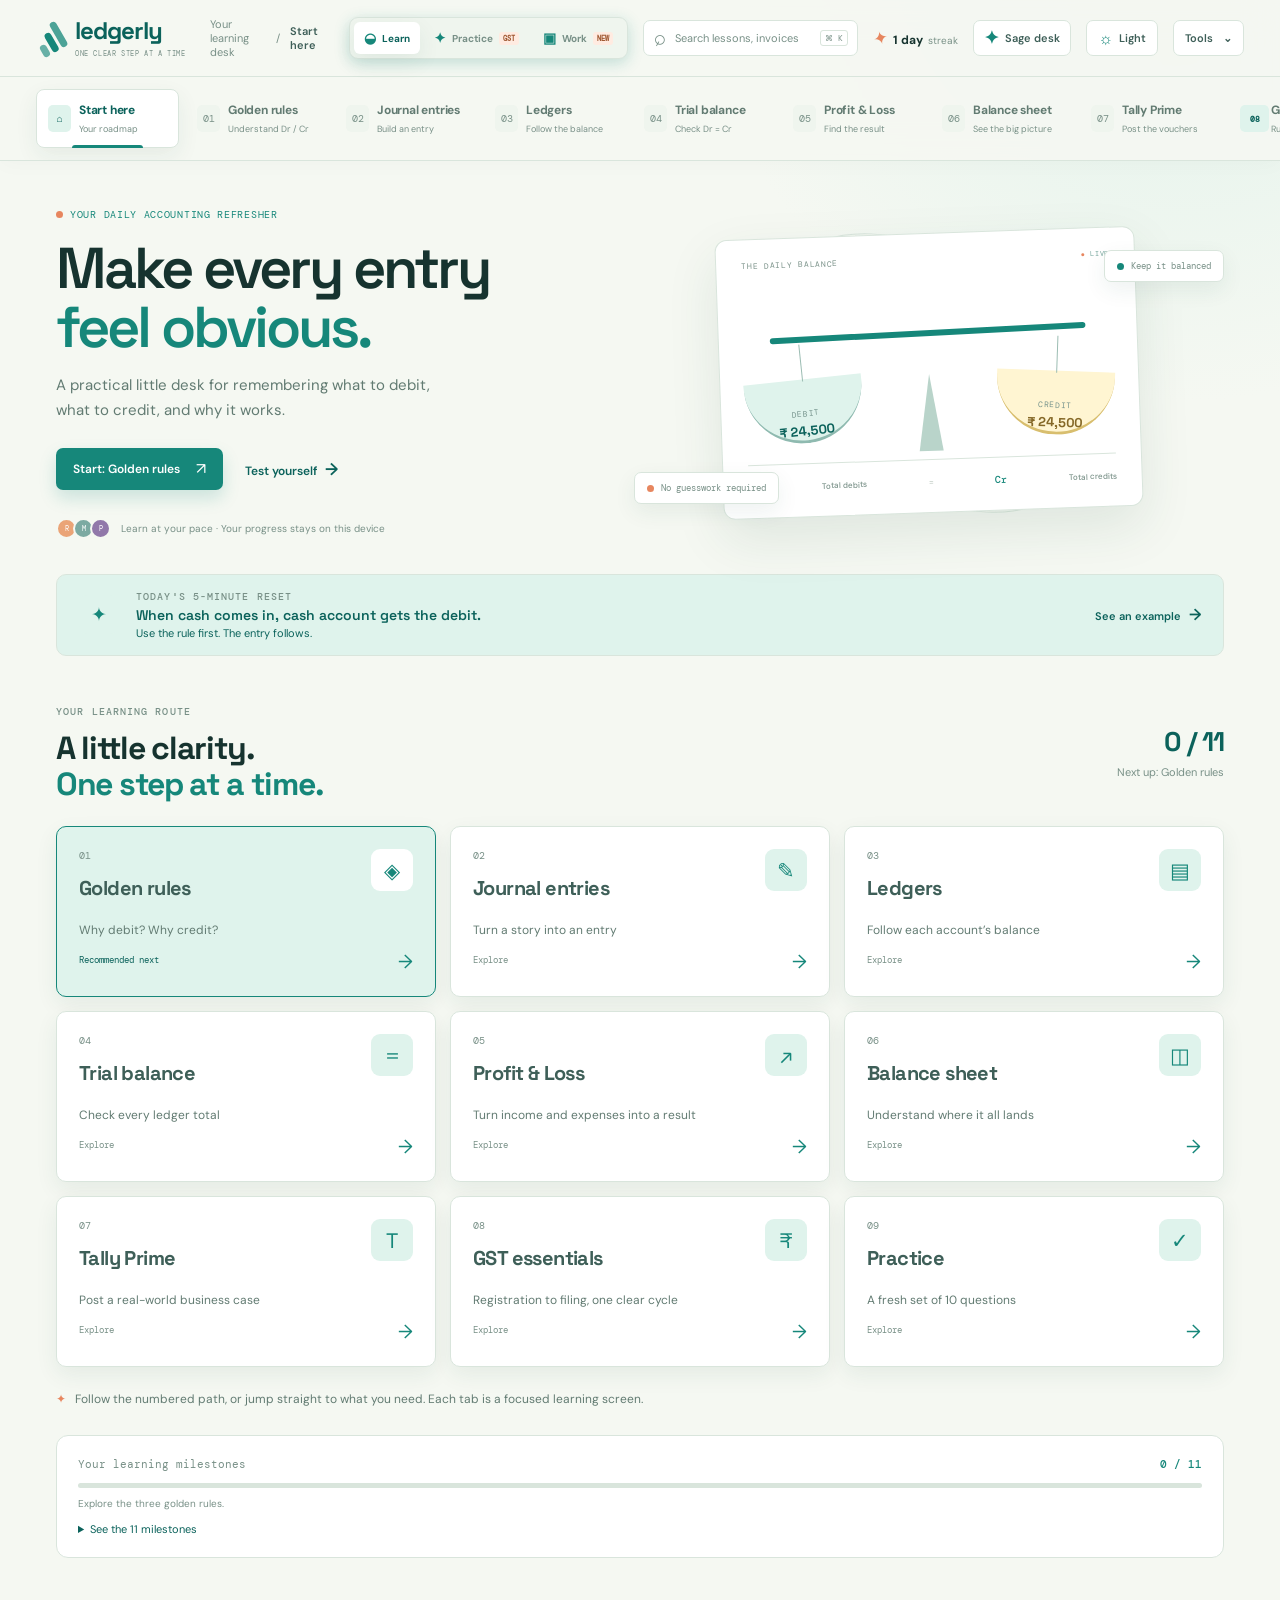
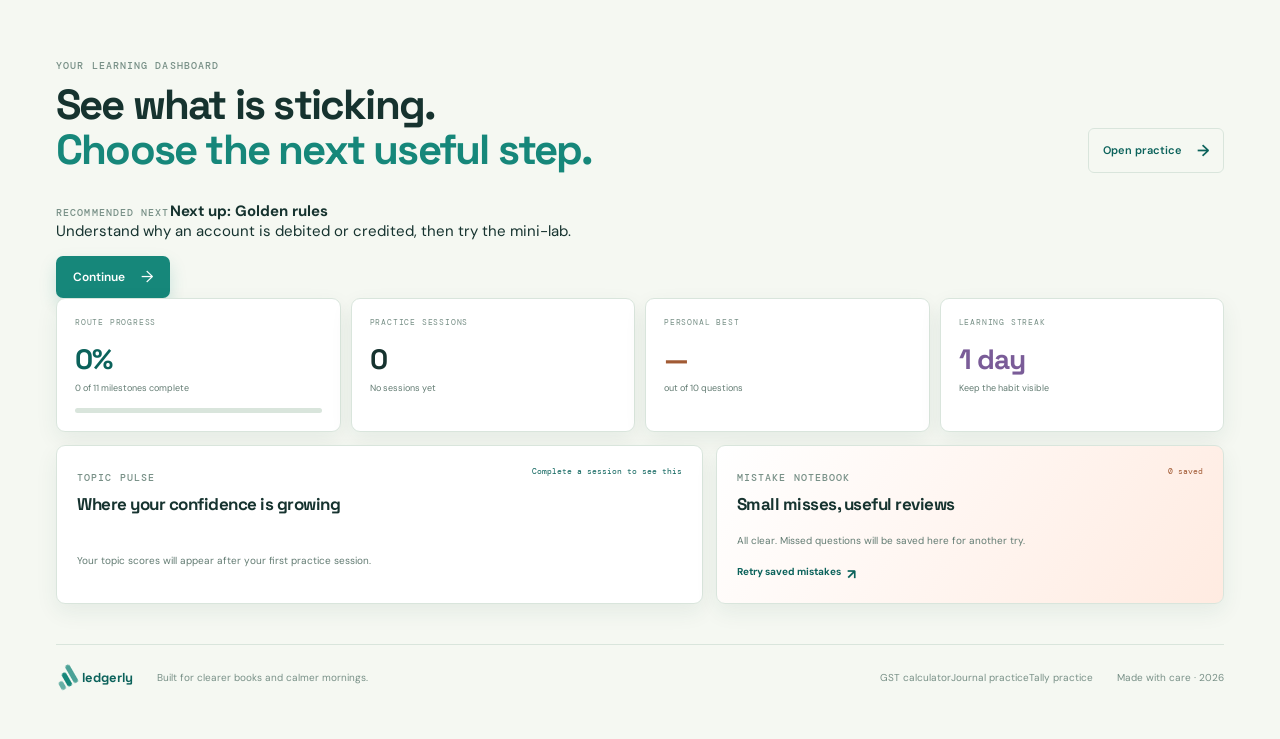
==== commit 5b153dc9: "feat: add SEO discovery pages" ====
--- a/index.html
+++ b/index.html
@@ -4,6 +4,16 @@
   <meta charset="UTF-8" />
   <meta name="viewport" content="width=device-width, initial-scale=1.0" />
   <meta name="description" content="Ledgerly is a practical GST, accounting and compliance learning desk for Indian businesses and accountants." />
+  <meta name="robots" content="index, follow" />
+  <link rel="canonical" href="https://ledgerly-6d88.onrender.com/Ledgerly/" />
+  <meta property="og:site_name" content="Ledgerly" />
+  <meta property="og:title" content="Ledgerly — GST and accounting practice" />
+  <meta property="og:description" content="Learn accounting, practise GST, build invoices and follow a connected business workflow in Ledgerly." />
+  <meta property="og:type" content="website" />
+  <meta property="og:url" content="https://ledgerly-6d88.onrender.com/Ledgerly/" />
+  <meta name="twitter:card" content="summary" />
+  <meta name="twitter:title" content="Ledgerly — GST and accounting practice" />
+  <meta name="twitter:description" content="A practical learning desk for accounting, GST, Tally and month-end practice." />
   <title>Ledgerly — GST, made clearer</title>
   <link rel="icon" href="favicon.svg" type="image/svg+xml" />
   <script>
@@ -452,7 +462,7 @@
 
             <nav class="module-navigation" id="moduleNavigation" aria-label="Continue your learning" hidden><a id="previousModule" href="#overview"><span class="module-nav-arrow">←</span><span><small>PREVIOUS STEP</small><strong id="previousModuleLabel">Start here</strong></span></a><div class="module-nav-center"><span id="modulePosition">1 / 7</span><small>Take it at your own pace</small></div><a id="nextModule" href="#journal"><span><small>NEXT STEP</small><strong id="nextModuleLabel">Journal entries</strong></span><span class="module-nav-arrow">→</span></a></nav>
 
-        <footer class="site-footer"><div class="footer-brand"><div class="brand-mark small" aria-hidden="true"><span></span><span></span><span></span></div><strong>ledgerly</strong></div><span>Built for clearer books and calmer mornings.</span><span>Made with care · 2026</span></footer>
+        <footer class="site-footer"><div class="footer-brand"><div class="brand-mark small" aria-hidden="true"><span></span><span></span><span></span></div><strong>ledgerly</strong></div><span>Built for clearer books and calmer mornings.</span><nav class="footer-links" aria-label="Ledgerly guides"><a href="gst-calculator.html">GST calculator</a><a href="journal-entry-practice.html">Journal practice</a><a href="tally-practice.html">Tally practice</a></nav><span>Made with care · 2026</span></footer>
       </div>
     </main>
   </div>
